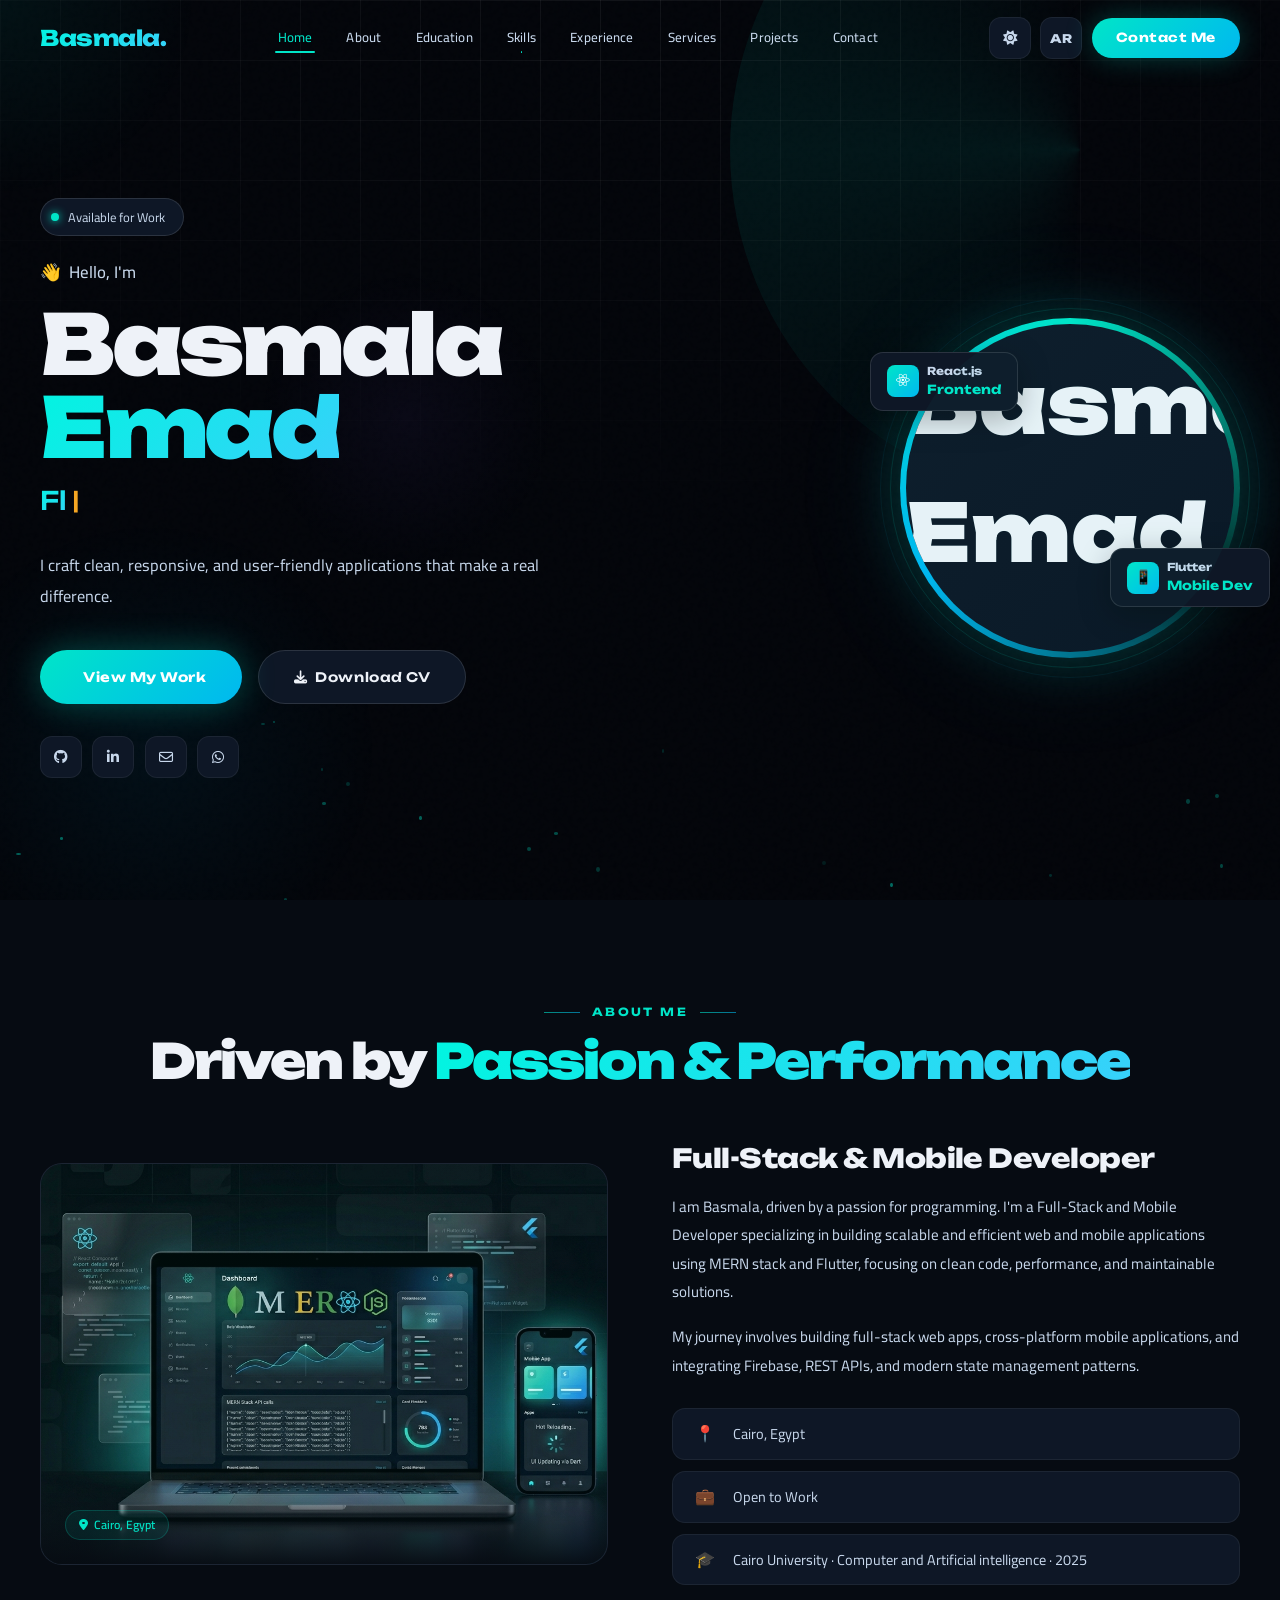
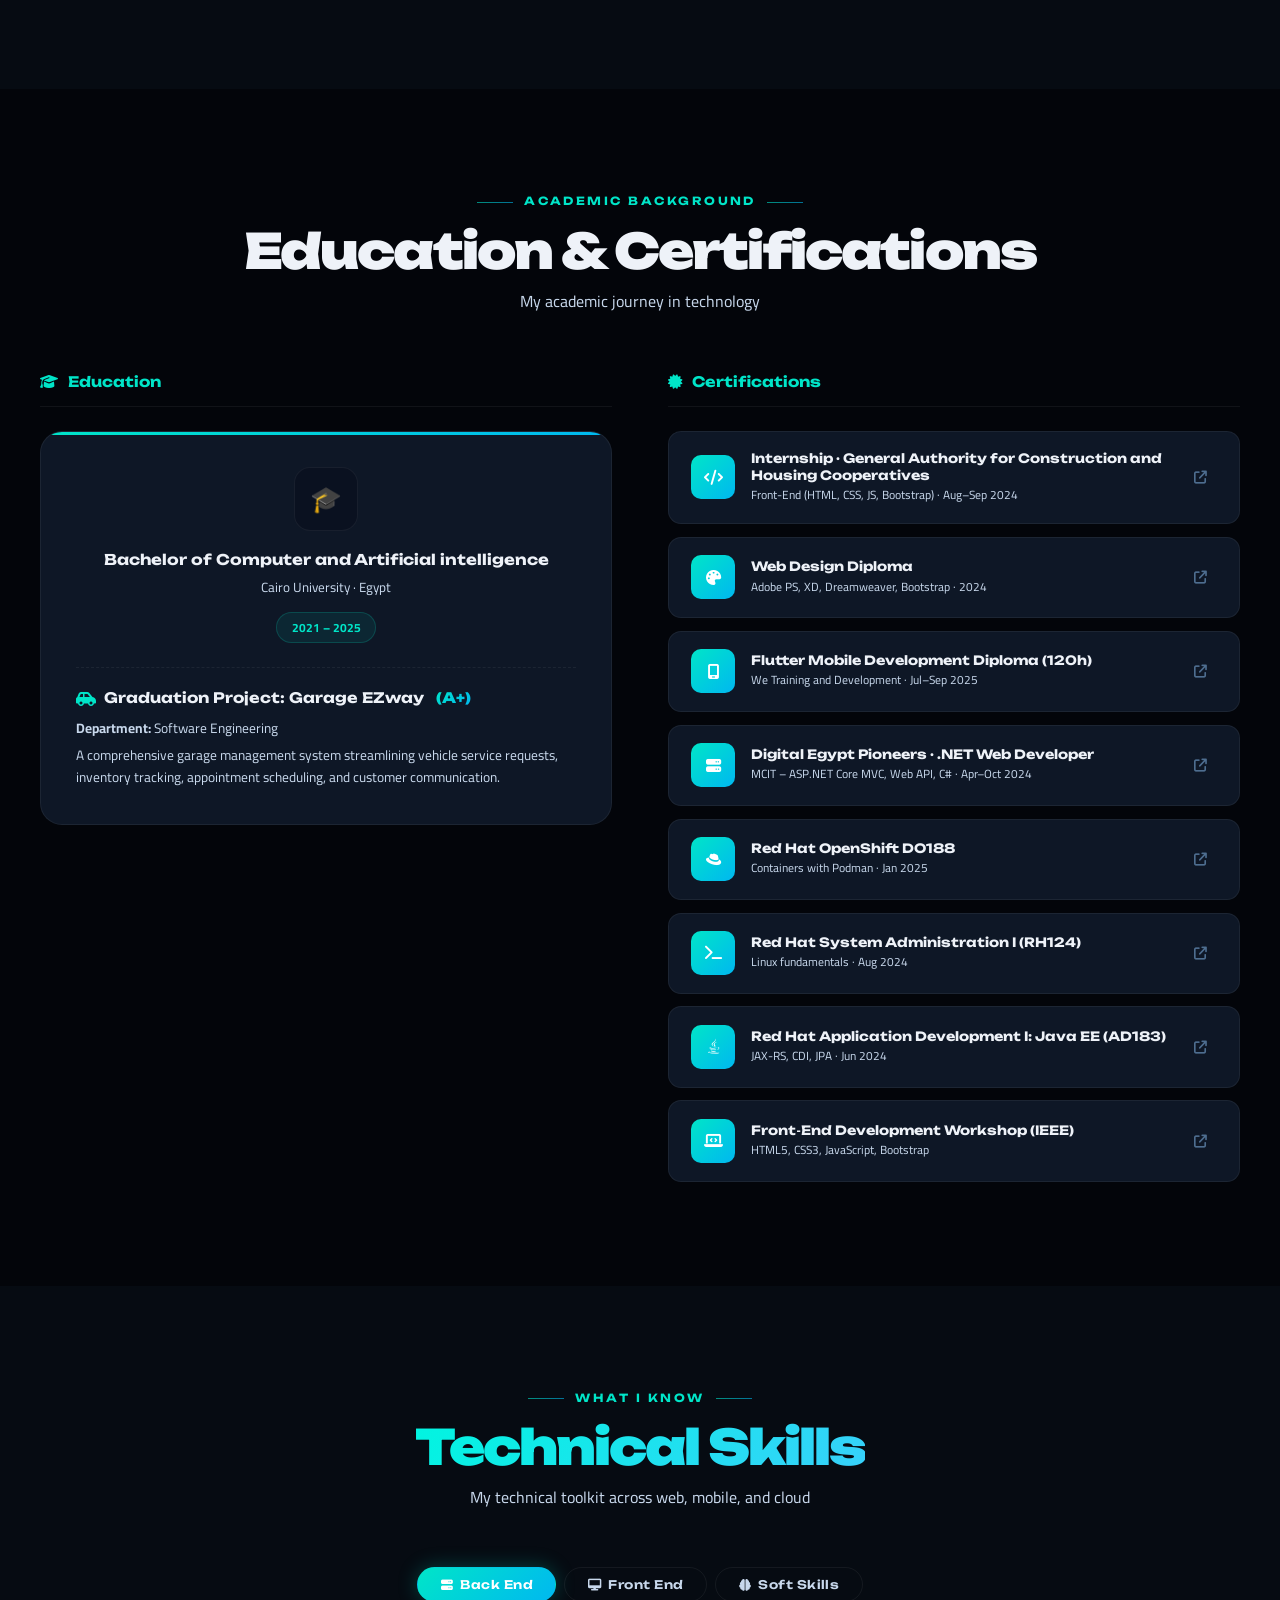
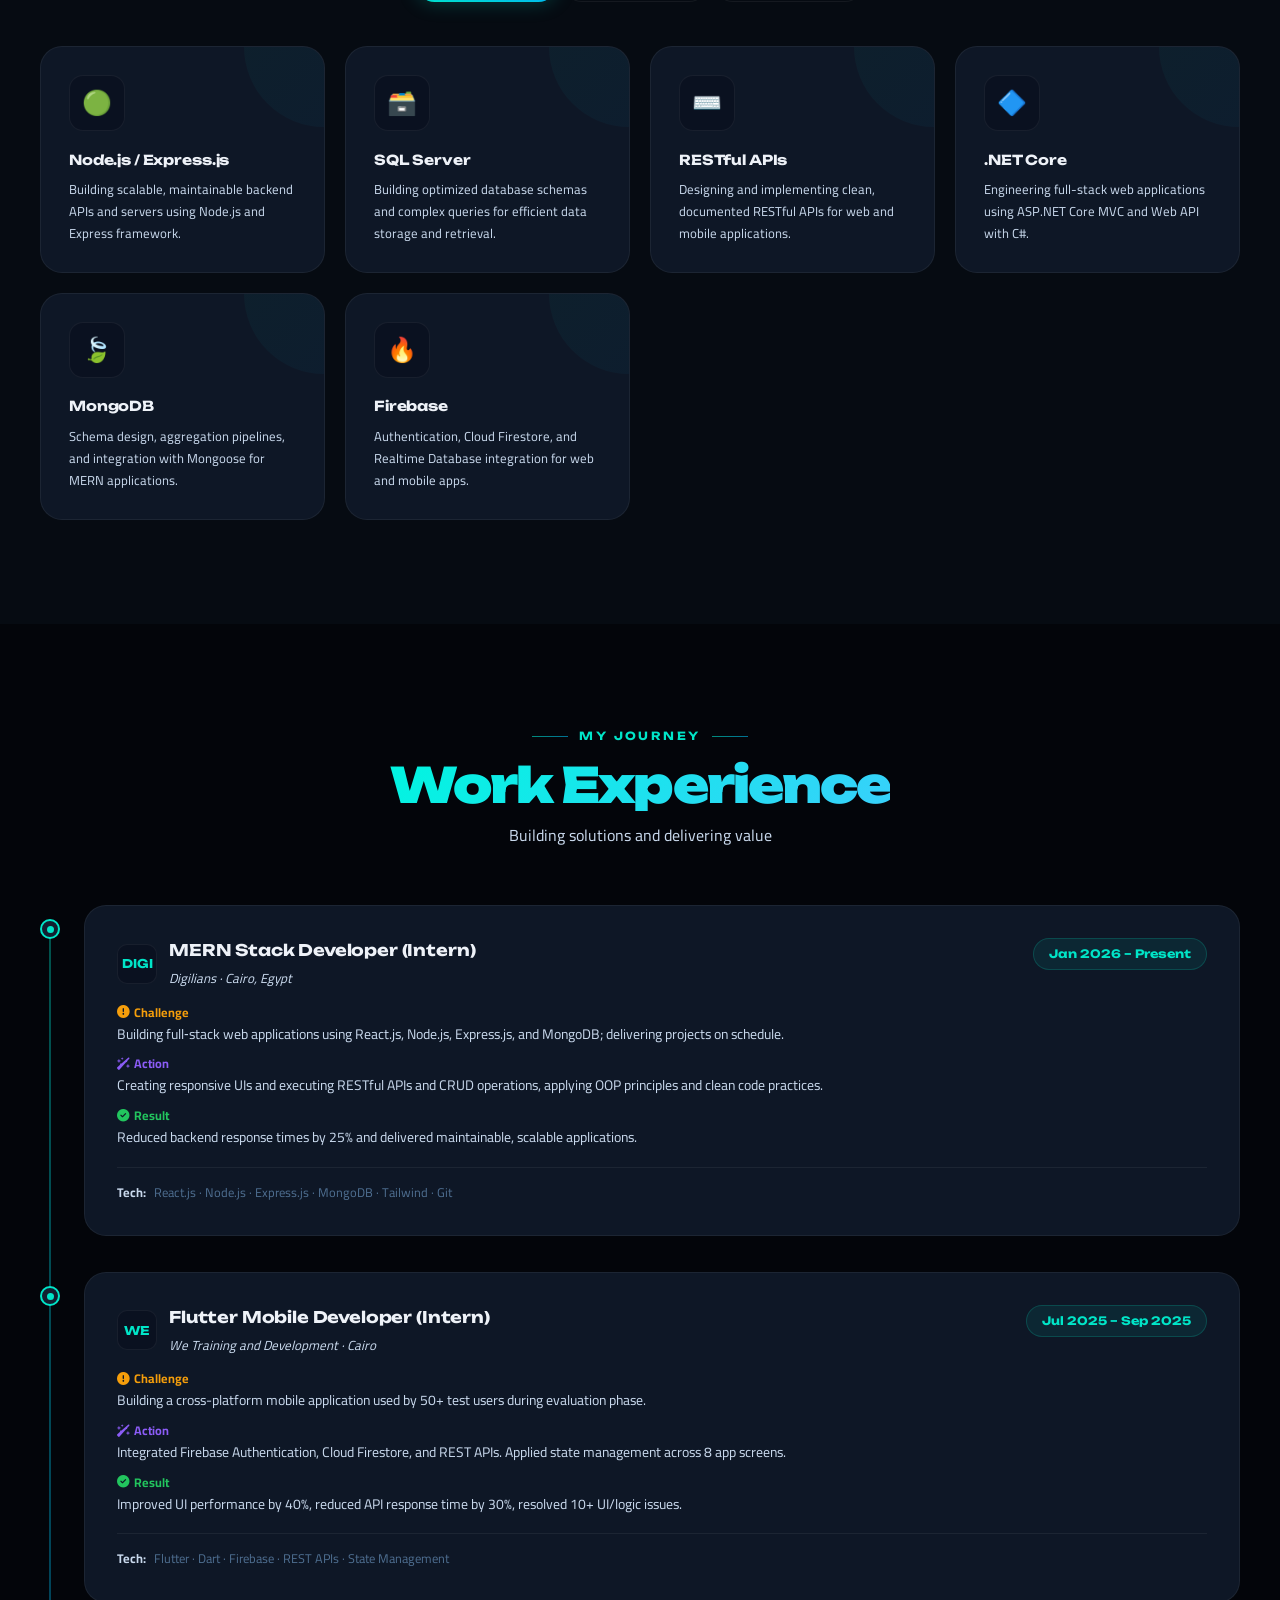
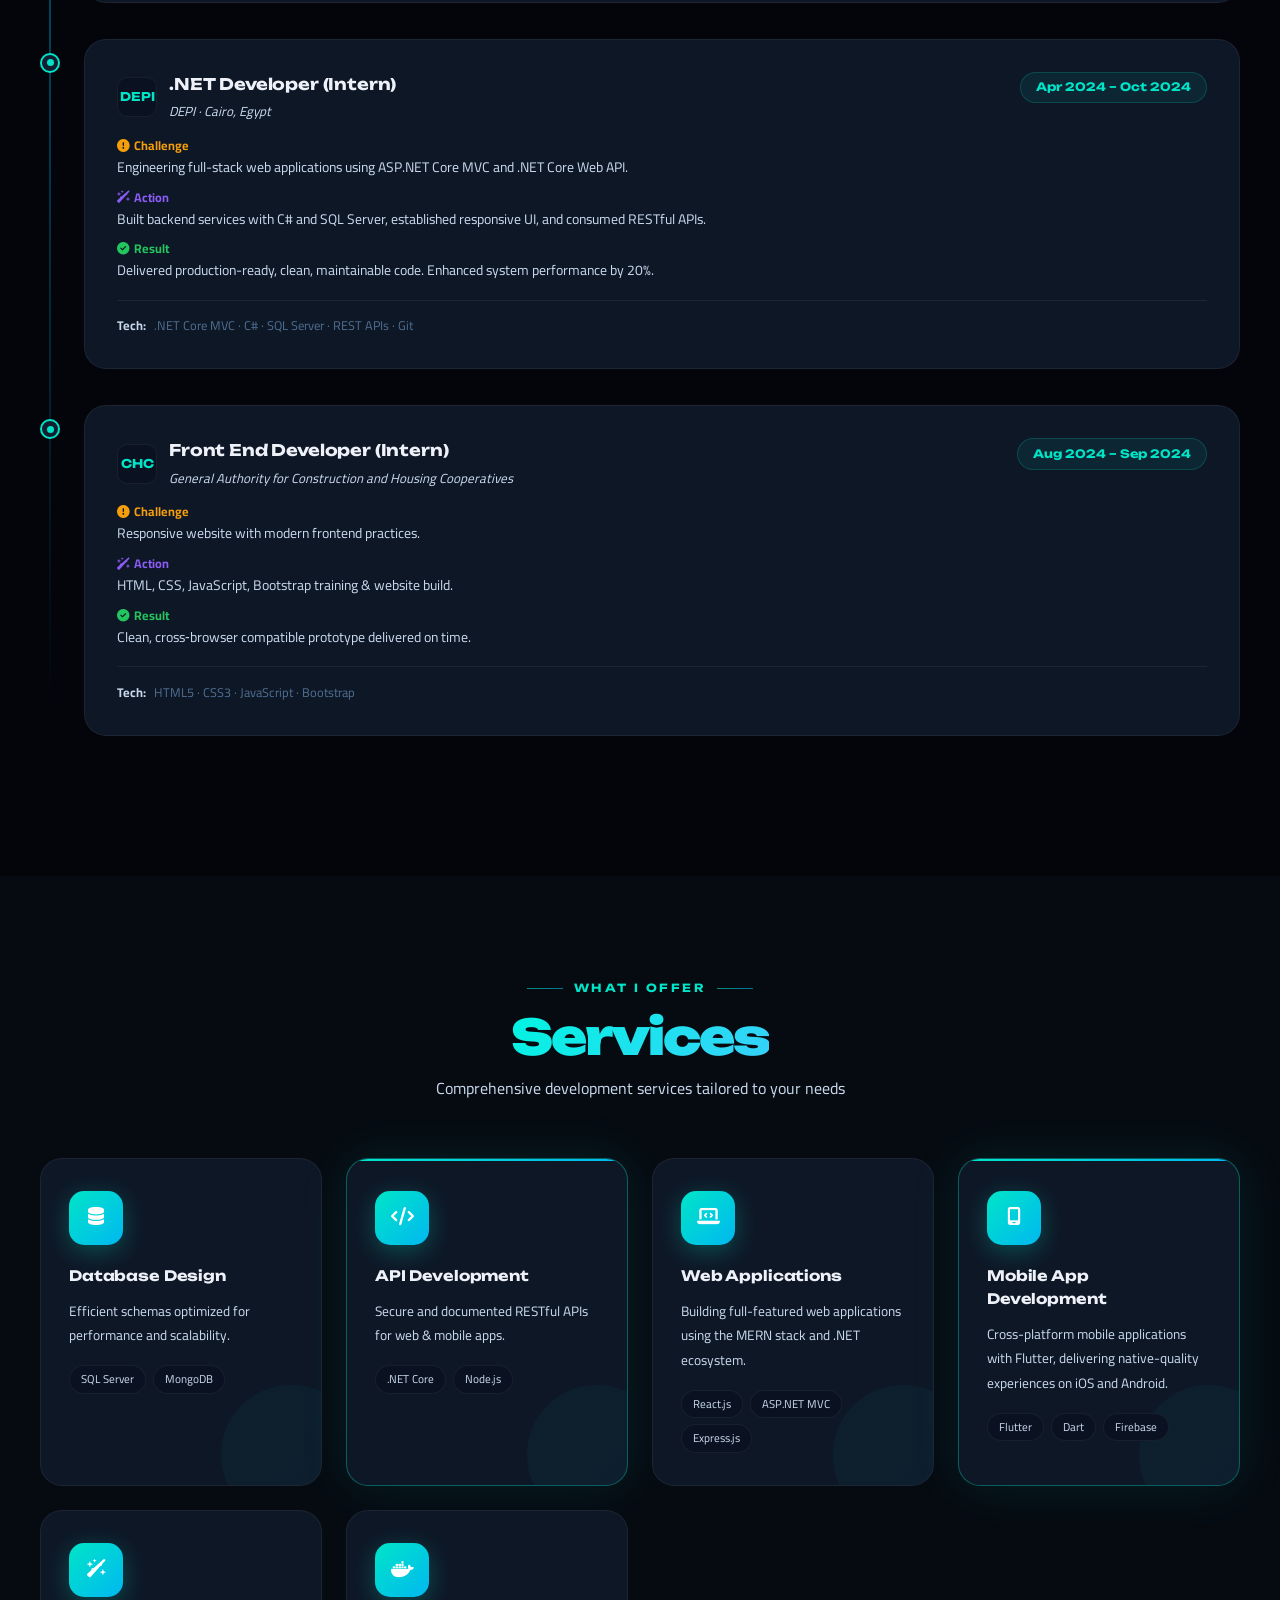
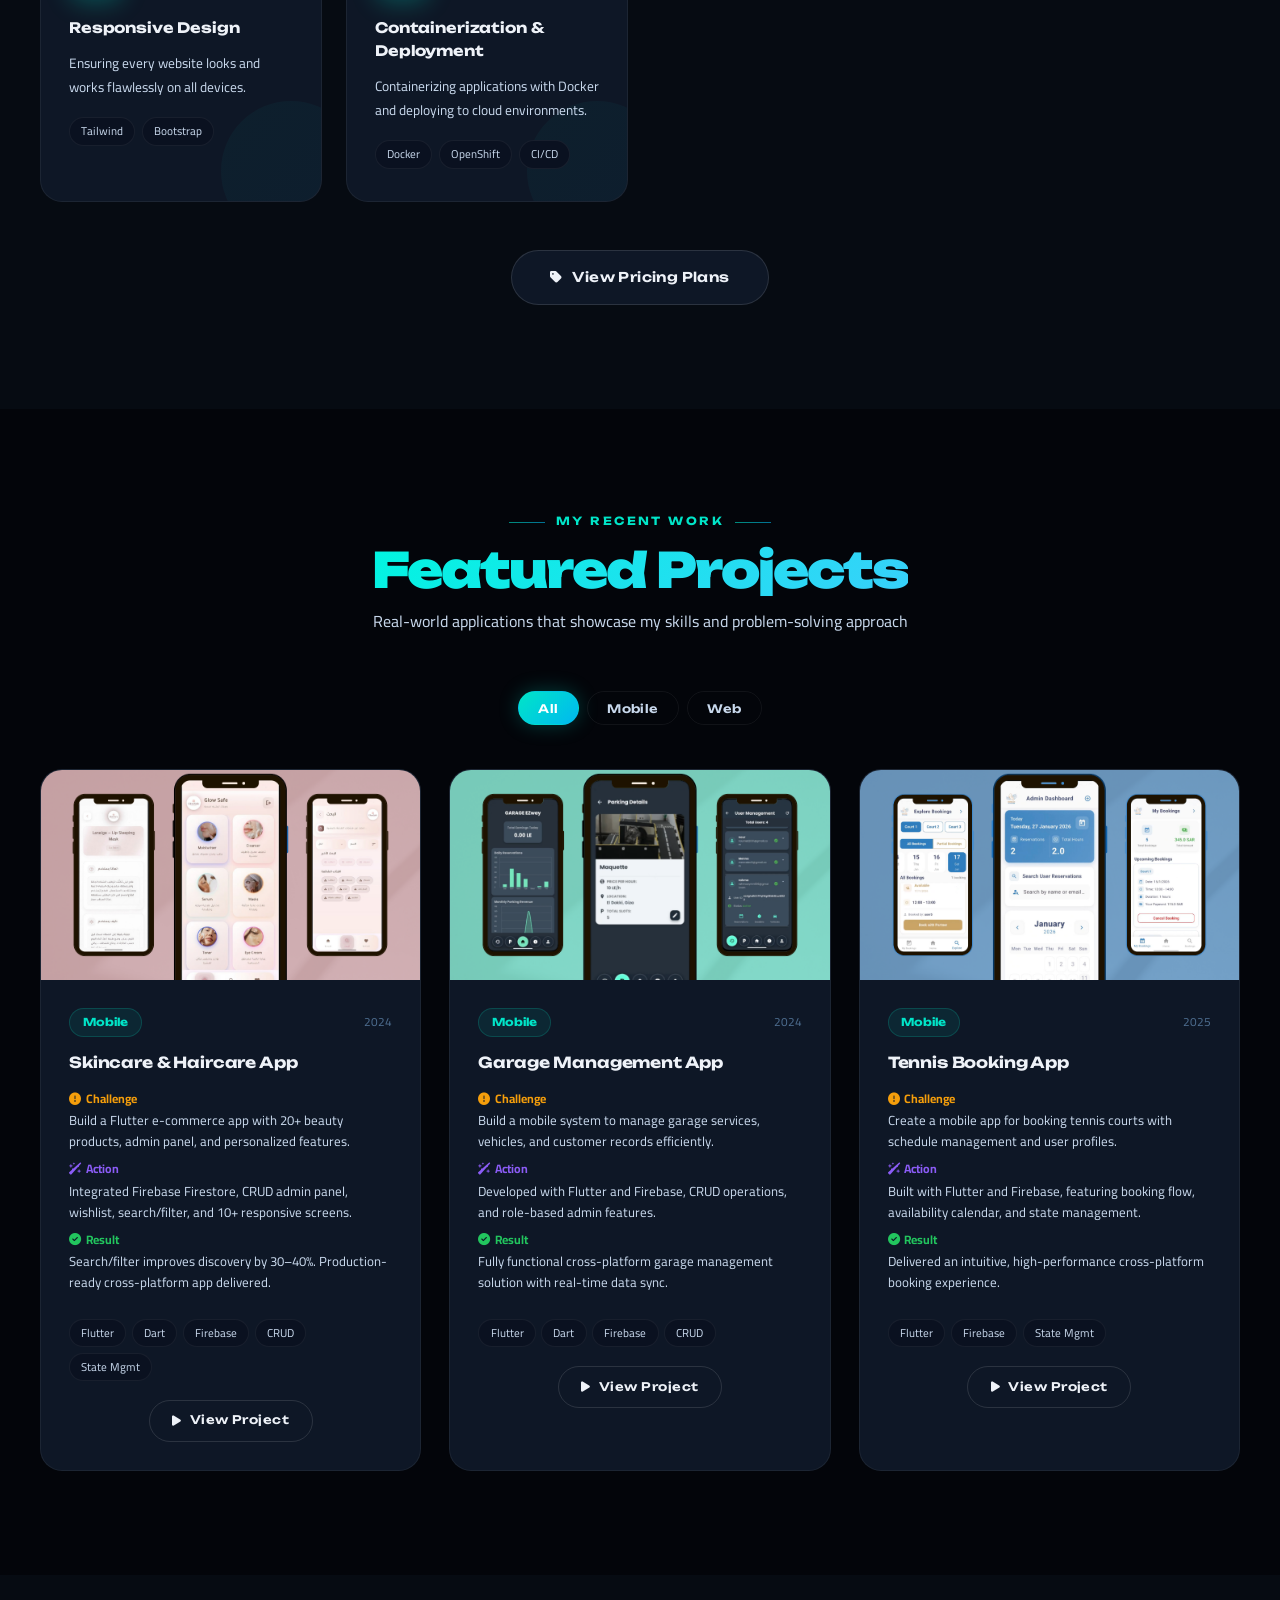
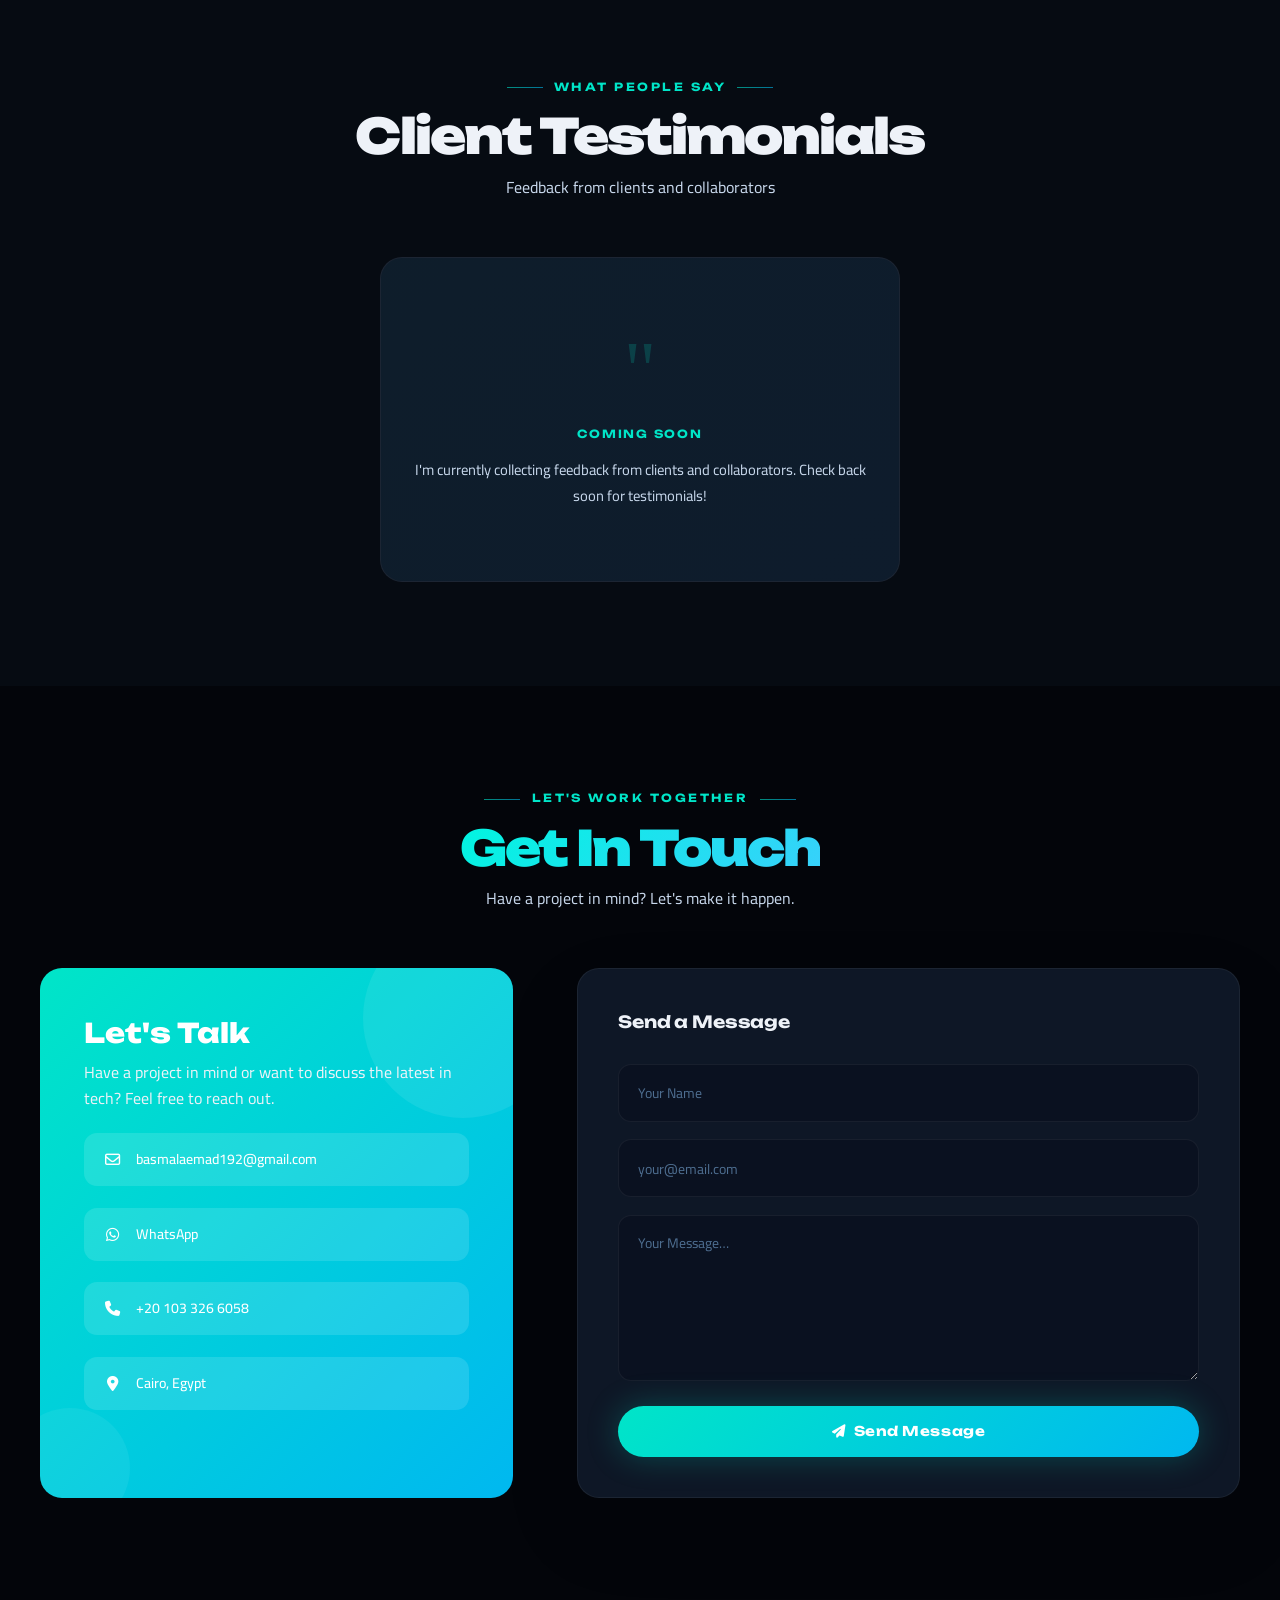
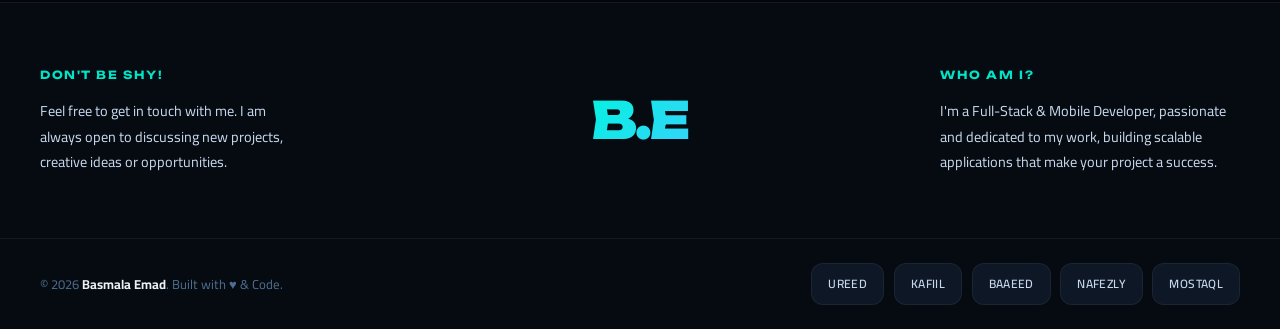
==== home.html @ 0fa46adc "Initial commit" ====
<!DOCTYPE html>
<html lang="en" data-theme="dark" dir="ltr">
<head>
  <meta charset="UTF-8"/>
  <meta name="viewport" content="width=device-width, initial-scale=1.0"/>
  <title>Basmala Emad | MERN Stack & Flutter Developer</title>
  <link rel="preconnect" href="https://fonts.googleapis.com"/>
  <link rel="preconnect" href="https://fonts.gstatic.com" crossorigin/>
  <link href="https://fonts.googleapis.com/css2?family=Unbounded:wght@300;400;500;600;700;800;900&family=Cabinet+Grotesk:wght@300;400;500;600;700;800&family=Cairo:wght@400;500;600;700;800&display=swap" rel="stylesheet"/>
  <link rel="stylesheet" href="https://cdnjs.cloudflare.com/ajax/libs/font-awesome/6.5.1/css/all.min.css" crossorigin="anonymous"/>
  <style>
    /* ===== CSS VARIABLES & RESET ===== */
    :root {
      --bg:#03050a; --bg2:#060b12; --bg3:#0a1120;
      --surface:#0e1726; --surface2:#121f30;
      --border:rgba(255,255,255,0.06); --border-hi:rgba(255,255,255,0.12);
      --text:#eef2f8; --text2:#c8d8ec; --text3:#4e6e90;
      --teal:#00e5c8; --teal-dim:rgba(0,229,200,0.08); --teal-glow:rgba(0,229,200,0.22);
      --teal2:#00b8f0; --amber:#f5a623;
      --grad:linear-gradient(135deg,#00e5c8 0%,#00b8f0 100%);
      --grad2:linear-gradient(135deg,#00f5e0 0%,#38d0fb 100%);
      --grad-purple:linear-gradient(135deg,#8b5cf6 0%,#00b8f0 100%);
      --grad-warm:linear-gradient(135deg,#f5a623 0%,#ef4444 100%);
      --navbar-bg:rgba(3,5,10,0.88);
      --radius:22px; --radius-sm:13px; --nav-h:76px;
      --ease:cubic-bezier(0.4,0,0.2,1);
      --spring:cubic-bezier(0.34,1.56,0.64,1);
      --bounce:cubic-bezier(0.68,-0.55,0.265,1.55);
      --fd:'Unbounded','Cairo',sans-serif;
      --fb:'Cabinet Grotesk','Cairo',sans-serif;
    }
    [data-theme="light"] {
      --bg:#f4f7fb; --bg2:#eaf0f8; --bg3:#dde8f2;
      --surface:#ffffff; --surface2:#f2f7fc;
      --border:rgba(0,0,0,0.07); --border-hi:rgba(0,0,0,0.14);
      --text:#060f1e; --text2:#3d5470; --text3:#8ea4bc;
      --teal:#00b8a8; --teal-dim:rgba(0,184,168,0.1); --teal-glow:rgba(0,184,168,0.2);
      --teal2:#0090c8; --amber:#d97a0f;
      --grad:linear-gradient(135deg,#00b8a8 0%,#0090c8 100%);
      --grad2:linear-gradient(135deg,#00d4c0 0%,#00a8e8 100%);
      --navbar-bg:rgba(244,247,251,0.92);
    }
    *,*::before,*::after{box-sizing:border-box;margin:0;padding:0}
    html{scroll-behavior:smooth}
    body{font-family:var(--fb);background:var(--bg);color:var(--text);overflow-x:hidden;line-height:1.6;transition:background .4s,color .4s}
    a{color:inherit;text-decoration:none}
    ul{list-style:none}
    img{max-width:100%;display:block}
    ::-webkit-scrollbar{width:3px}
    ::-webkit-scrollbar-track{background:var(--bg)}
    ::-webkit-scrollbar-thumb{background:var(--teal);border-radius:99px}
    ::selection{background:var(--teal);color:#fff}

    /* ── NOISE TEXTURE + GRID ── */
    body::before{
      content:'';position:fixed;inset:0;
      background-image:url("data:image/svg+xml,%3Csvg viewBox='0 0 200 200' xmlns='http://www.w3.org/2000/svg'%3E%3Cfilter id='n'%3E%3CfeTurbulence type='fractalNoise' baseFrequency='0.9' numOctaves='4' stitchTiles='stitch'/%3E%3C/filter%3E%3Crect width='100%25' height='100%25' filter='url(%23n)' opacity='0.025'/%3E%3C/svg%3E");
      pointer-events:none;z-index:0;opacity:.5
    }
    body::after{
      content:'';position:fixed;inset:0;
      background-image:linear-gradient(var(--border) 1px,transparent 1px),linear-gradient(90deg,var(--border) 1px,transparent 1px);
      background-size:60px 60px;pointer-events:none;z-index:0;
      mask-image:radial-gradient(ellipse 80% 60% at 50% 0%,black 0%,transparent 100%)
    }

    /* ── CURSOR GLOW ── */
    .cursor-glow{
      position:fixed;width:400px;height:400px;border-radius:50%;
      background:radial-gradient(circle,rgba(0,229,200,0.06) 0%,transparent 70%);
      pointer-events:none;z-index:1;transform:translate(-50%,-50%);
      transition:left .1s,top .1s;
    }

    /* ── NAVBAR ── */
    #navbar{position:fixed;top:0;left:0;right:0;height:var(--nav-h);z-index:100;display:flex;align-items:center;transition:all .45s var(--ease)}
    #navbar.scrolled{background:var(--navbar-bg);backdrop-filter:blur(30px) saturate(1.4);-webkit-backdrop-filter:blur(30px) saturate(1.4);border-bottom:1px solid var(--border)}
    .nav-inner{max-width:1280px;width:100%;margin:0 auto;padding:0 2.5rem;display:flex;align-items:center;justify-content:space-between;gap:1rem}
    .nav-logo{
      font-family:var(--fd);font-size:1.35rem;font-weight:800;
      background:var(--grad2);-webkit-background-clip:text;-webkit-text-fill-color:transparent;background-clip:text;
      position:relative;letter-spacing:-.02em;
    }
    .nav-logo::after{content:'';position:absolute;bottom:-3px;left:0;right:0;height:2px;background:var(--grad);border-radius:99px;transform:scaleX(0);transform-origin:left;transition:transform .3s var(--ease)}
    .nav-logo:hover::after{transform:scaleX(1)}
    .nav-links{display:flex;align-items:center;gap:.15rem}
    .nav-links a{
      font-size:.83rem;font-weight:500;padding:.5rem 1rem;border-radius:10px;
      color:var(--text2);transition:color .3s,background .3s;white-space:nowrap;letter-spacing:.01em;
      position:relative;
    }
    .nav-links a::after{content:'';position:absolute;bottom:4px;left:50%;right:50%;height:1.5px;background:var(--teal);border-radius:99px;transition:left .3s,right .3s}
    .nav-links a:hover{color:var(--teal)}
    .nav-links a:hover::after,.nav-links a.active::after{left:20%;right:20%}
    .nav-links a.active{color:var(--teal)}
    .nav-actions{display:flex;align-items:center;gap:.6rem}
    .nav-cta{
      font-family:var(--fd);font-size:.78rem;font-weight:700;padding:.65rem 1.5rem;
      border-radius:99px;background:var(--grad);color:#fff;letter-spacing:.04em;
      transition:all .3s var(--spring);box-shadow:0 0 28px rgba(0,229,200,0.25);white-space:nowrap;
      position:relative;overflow:hidden;
    }
    .nav-cta::before{content:'';position:absolute;inset:0;background:rgba(255,255,255,.15);transform:scaleX(0);transform-origin:left;transition:transform .3s}
    .nav-cta:hover::before{transform:scaleX(1)}
    .nav-cta:hover{transform:translateY(-2px);box-shadow:0 0 40px rgba(0,229,200,.4)}
    .icon-btn{
      width:42px;height:42px;border-radius:12px;border:1px solid var(--border);background:var(--surface);
      display:flex;align-items:center;justify-content:center;font-size:.9rem;color:var(--text2);
      cursor:pointer;transition:all .3s var(--spring);flex-shrink:0;
    }
    .icon-btn:hover{color:var(--teal);border-color:var(--teal);background:var(--teal-dim);transform:scale(1.08)}
    .lang-btn{font-family:var(--fd);font-size:.74rem;font-weight:800;letter-spacing:.06em}
    .ham-btn{display:none;background:none;border:1px solid var(--border);border-radius:10px;padding:.45rem .65rem;color:var(--text2);cursor:pointer;transition:all .3s}
    .ham-btn:hover{color:var(--teal);border-color:var(--teal)}
    .mobile-nav{display:none;position:fixed;top:var(--nav-h);left:0;right:0;background:var(--bg2);backdrop-filter:blur(20px);border-bottom:1px solid var(--border);z-index:99;padding:1rem 1.5rem 1.5rem;flex-direction:column;gap:.2rem}
    .mobile-nav.open{display:flex;animation:slideDown .3s var(--ease)}
    @keyframes slideDown{from{opacity:0;transform:translateY(-10px)}to{opacity:1;transform:none}}
    .mobile-nav a{padding:.75rem .5rem;font-size:.95rem;color:var(--text2);border-bottom:1px solid var(--border);transition:color .3s,padding .3s}
    .mobile-nav a:hover{color:var(--teal);padding-left:1rem}

    /* ── LAYOUT ── */
    main{position:relative;z-index:1}
    .container{max-width:1280px;margin:0 auto;padding-left:2.5rem;padding-right:2.5rem}
    .section{padding:6.5rem 0}
    .section-bg{background:var(--bg2)}
    .reveal{opacity:0;transform:translateY(30px);transition:opacity .8s var(--ease),transform .8s var(--ease)}
    .reveal-left{opacity:0;transform:translateX(-30px);transition:opacity .8s var(--ease),transform .8s var(--ease)}
    .reveal-right{opacity:0;transform:translateX(30px);transition:opacity .8s var(--ease),transform .8s var(--ease)}
    .reveal.d1,.reveal-left.d1,.reveal-right.d1{transition-delay:.12s}
    .reveal.d2,.reveal-left.d2,.reveal-right.d2{transition-delay:.24s}
    .reveal.d3,.reveal-left.d3,.reveal-right.d3{transition-delay:.36s}
    .reveal.d4,.reveal-left.d4,.reveal-right.d4{transition-delay:.48s}
    .reveal.visible,.reveal-left.visible,.reveal-right.visible{opacity:1;transform:none}

    .sec-label{
      font-family:var(--fd);font-size:.7rem;font-weight:700;letter-spacing:.22em;
      text-transform:uppercase;color:var(--teal);text-align:center;margin-bottom:.9rem;
      display:flex;align-items:center;justify-content:center;gap:.7rem;
    }
    .sec-label::before,.sec-label::after{content:'';height:1px;width:36px;background:var(--grad);opacity:.6}
    .sec-heading{
      font-family:var(--fd);font-size:clamp(2rem,3.8vw,3.1rem);font-weight:900;
      line-height:1.05;letter-spacing:-.04em;text-align:center;margin-bottom:.65rem;
    }
    .sec-sub{text-align:center;color:var(--text2);font-size:1rem;line-height:1.75;margin-bottom:3.5rem}
    .gradient-text{background:var(--grad2);-webkit-background-clip:text;-webkit-text-fill-color:transparent;background-clip:text}

    /* ── HERO ── */
    #home{min-height:100vh;display:flex;align-items:center;padding-top:var(--nav-h);position:relative;overflow:hidden}
    
    .orb{position:absolute;border-radius:50%;pointer-events:none;will-change:transform}
    .orb-1{
      width:700px;height:700px;top:-200px;right:-150px;
      background:conic-gradient(from 180deg at 50% 50%,transparent 0deg,rgba(0,229,200,.08) 90deg,transparent 180deg);
      animation:spinOrb 20s linear infinite;
    }
    .orb-2{width:500px;height:500px;bottom:-100px;left:-100px;background:radial-gradient(circle,rgba(0,184,240,.06) 0%,transparent 65%);animation:floatOrb 12s ease-in-out infinite}
    .orb-3{width:300px;height:300px;top:30%;left:20%;background:radial-gradient(circle,rgba(139,92,246,.05) 0%,transparent 70%);animation:floatOrb 8s ease-in-out infinite reverse;animation-delay:-3s}
    @keyframes spinOrb{to{transform:rotate(360deg)}}
    @keyframes floatOrb{0%,100%{transform:translateY(0) scale(1)}50%{transform:translateY(-25px) scale(1.05)}}

    /* Particle dots */
    .particles{position:absolute;inset:0;overflow:hidden;pointer-events:none}
    .particle{
      position:absolute;width:3px;height:3px;border-radius:50%;
      background:var(--teal);opacity:0;animation:particleFloat var(--dur) ease-in-out infinite;
      animation-delay:var(--delay);
    }
    @keyframes particleFloat{
      0%{opacity:0;transform:translateY(0) scale(0)}
      20%{opacity:.6}
      80%{opacity:.3}
      100%{opacity:0;transform:translateY(-120px) scale(1.5)}
    }

    .hero-inner{max-width:1280px;margin:0 auto;padding:0 2.5rem;display:grid;grid-template-columns:1fr auto;gap:5rem;align-items:center;width:100%;position:relative;z-index:2}

    .hero-badge{
      display:inline-flex;align-items:center;gap:.6rem;
      background:var(--surface);border:1px solid var(--border-hi);
      border-radius:99px;padding:.5rem 1.1rem .5rem .6rem;
      margin-bottom:1.4rem;font-size:.8rem;color:var(--text2);
      animation:badgePop .6s var(--spring) both;
    }
    @keyframes badgePop{from{opacity:0;transform:translateY(10px) scale(.9)}to{opacity:1;transform:none}}
    .hero-badge-dot{width:8px;height:8px;border-radius:50%;background:var(--teal);box-shadow:0 0 8px var(--teal);animation:pulse 2s ease-in-out infinite}
    @keyframes pulse{0%,100%{box-shadow:0 0 8px var(--teal)}50%{box-shadow:0 0 20px var(--teal),0 0 40px rgba(0,229,200,.3)}}

    .hero-greeting{display:flex;align-items:center;gap:.5rem;font-size:1.05rem;color:var(--text2);margin-bottom:1rem;font-weight:500;animation:fadeUp .7s var(--ease) .1s both}
    @keyframes fadeUp{from{opacity:0;transform:translateY(15px)}to{opacity:1;transform:none}}
    .hero-name{
      font-family:var(--fd);font-size:clamp(3rem,6.5vw,5.5rem);font-weight:900;
      line-height:1;letter-spacing:-.04em;margin-bottom:.8rem;
      animation:fadeUp .7s var(--ease) .2s both;
    }
    .hero-name .line2{background:var(--grad2);-webkit-background-clip:text;-webkit-text-fill-color:transparent;background-clip:text}
    .hero-tw{
      font-family:var(--fd);font-size:clamp(1.1rem,2.2vw,1.6rem);font-weight:500;
      min-height:2.5rem;display:flex;align-items:center;gap:.3rem;margin-bottom:1.75rem;
      animation:fadeUp .7s var(--ease) .3s both;
    }
    .tw-text{background:var(--grad2);-webkit-background-clip:text;-webkit-text-fill-color:transparent;background-clip:text}
    .tw-cursor{-webkit-text-fill-color:var(--amber);animation:blink 1s step-end infinite}
    @keyframes blink{0%,100%{opacity:1}50%{opacity:0}}
    .hero-desc{font-size:1.02rem;color:var(--text2);line-height:1.9;max-width:540px;margin-bottom:2.4rem;animation:fadeUp .7s var(--ease) .4s both}

    .hero-actions{display:flex;gap:1rem;flex-wrap:wrap;margin-bottom:2rem;animation:fadeUp .7s var(--ease) .5s both}
    .hero-social{display:flex;gap:.65rem;margin-top:1rem;animation:fadeUp .7s var(--ease) .6s both}

    .btn-primary{
      display:inline-flex;align-items:center;gap:.5rem;padding:.95rem 2.2rem;
      border-radius:99px;border:none;background:var(--grad);color:#fff;
      font-family:var(--fd);font-size:.82rem;font-weight:700;letter-spacing:.04em;
      box-shadow:0 0 35px rgba(0,229,200,.3);cursor:pointer;
      transition:all .35s var(--spring);position:relative;overflow:hidden;
    }
    .btn-primary::before{content:'';position:absolute;inset:0;background:rgba(255,255,255,.2);transform:scaleX(0);transform-origin:left;transition:transform .3s}
    .btn-primary:hover{transform:translateY(-3px);box-shadow:0 4px 60px rgba(0,229,200,.5)}
    .btn-primary:hover::before{transform:scaleX(1)}
    .btn-ghost{
      display:inline-flex;align-items:center;gap:.5rem;padding:.95rem 2.2rem;
      border-radius:99px;border:1.5px solid var(--border-hi);background:var(--surface);
      color:var(--text);font-family:var(--fd);font-size:.82rem;font-weight:600;letter-spacing:.04em;
      transition:all .35s var(--spring);
    }
    .btn-ghost:hover{border-color:var(--teal);color:var(--teal);transform:translateY(-3px);background:var(--teal-dim)}

    /* Hero photo */
    .hero-photo-wrap{position:relative;flex-shrink:0;animation:fadeUp .9s var(--ease) .2s both}
    .hero-photo-ring{
      width:340px;height:340px;border-radius:50%;padding:6px;position:relative;
      background:conic-gradient(var(--teal) 0deg,rgba(0,229,200,.2) 120deg,var(--teal2) 240deg,var(--teal) 360deg);
      /* animation:ringRotate 8s linear infinite; */
      box-shadow:0 0 60px rgba(0,229,200,.2),0 0 120px rgba(0,184,240,.1);
    }
    @keyframes ringRotate{to{filter:hue-rotate(360deg)}}
    .hero-photo-ring::before{content:'';position:absolute;inset:-10px;border-radius:50%;border:1px solid rgba(0,229,200,.12);animation:ringRotate 12s linear infinite reverse}
    .hero-photo-ring::after{content:'';position:absolute;inset:-20px;border-radius:50%;border:1px solid rgba(0,184,240,.07)}
    .hero-photo-inner{
      width:100%;height:100%;border-radius:50%;overflow:hidden;
      background:linear-gradient(135deg,var(--surface) 0%,var(--bg3) 100%);
      display:flex;align-items:center;justify-content:center;
      font-family:var(--fd);font-size:5rem;font-weight:900;
      position:relative;
    }
    /* تنسيق ألوان الصورة مع الثيم */
  .hero-photo-inner::after {
  content: '';
  position: absolute;
  inset: 0;
  background: var(--teal-dim);
  mix-blend-mode: overlay;
  opacity: 0.45; /* زيادة الشفافية لتأثير أقوى */
  pointer-events: none;
}
.hero-photo-inner::before {
  content: '';
  position: absolute;
  inset: 0;
  background: var(--teal-glow);
  opacity: 0.15;
  pointer-events: none;
  z-index: 1;
}
    .hero-photo-inner img{width:100%;height:100%;object-fit:cover}
    .hero-initials{background:var(--grad2);-webkit-background-clip:text;-webkit-text-fill-color:transparent;background-clip:text}

    /* Floating badges around photo */
    .photo-float-badge{
      position:absolute;background:var(--surface);border:1px solid var(--border-hi);
      border-radius:var(--radius-sm);padding:.6rem 1rem;display:flex;align-items:center;
      gap:.5rem;box-shadow:0 8px 32px rgba(0,0,0,.3);white-space:nowrap;
    }
    .pfb-1{top:10%;left:-30px;animation:floatBadge1 4s ease-in-out infinite}
    .pfb-2{bottom:15%;right:-30px;animation:floatBadge2 5s ease-in-out infinite}
    @keyframes floatBadge1{0%,100%{transform:translateY(0)}50%{transform:translateY(-8px)}}
    @keyframes floatBadge2{0%,100%{transform:translateY(0)}50%{transform:translateY(8px)}}
    .pfb-icon{width:32px;height:32px;border-radius:8px;background:var(--grad);display:flex;align-items:center;justify-content:center;font-size:.85rem;color:#fff}
    .pfb-label{font-family:var(--fd);font-size:.68rem;font-weight:700;color:var(--text2)}
    .pfb-value{font-family:var(--fd);font-size:.78rem;font-weight:700;color:var(--teal)}

    .social-btn{
      width:42px;height:42px;border-radius:12px;border:1px solid var(--border);background:var(--surface);
      display:flex;align-items:center;justify-content:center;font-size:.88rem;color:var(--text2);
      transition:all .35s var(--spring);position:relative;overflow:hidden;
    }
    .social-btn::before{content:'';position:absolute;inset:0;background:var(--grad);opacity:0;transition:opacity .3s}
    .social-btn:hover{color:#fff;border-color:transparent;transform:translateY(-4px) scale(1.1)}
    .social-btn:hover::before{opacity:1}
    .social-btn i{position:relative;z-index:1}

    /* Stats row */
    .hero-stats{display:flex;gap:2rem;margin-top:2rem;padding-top:1.5rem;border-top:1px solid var(--border);animation:fadeUp .7s var(--ease) .7s both}
    .hero-stat .stat-num{font-family:var(--fd);font-size:1.6rem;font-weight:900;background:var(--grad2);-webkit-background-clip:text;-webkit-text-fill-color:transparent;background-clip:text}
    .hero-stat .stat-lbl{font-size:.78rem;color:var(--text3);margin-top:.1rem}

    /* ── ABOUT ── */
    .about-layout{display:grid;grid-template-columns:1fr 1fr;gap:4rem;align-items:center}
    .about-visual{
      position:relative;border-radius:var(--radius);overflow:hidden;
      background:var(--surface);border:1px solid var(--border);
    }
    .about-visual img{width:100%;height:420px;object-fit:cover;display:block}
    .about-visual-placeholder{
      height:400px;display:flex;align-items:center;justify-content:center;font-size:7rem;
      background:linear-gradient(135deg,var(--surface) 0%,var(--bg3) 100%);position:relative;
    }
    .about-visual-placeholder::before{content:'';position:absolute;inset:0;background:var(--grad);opacity:.05}
    .about-overlay{
      position:absolute;bottom:0;left:0;right:0;padding:1.5rem;
      background:linear-gradient(to top,rgba(6,11,18,.95) 0%,transparent 100%);
    }
    .about-tag{
      display:inline-flex;align-items:center;gap:.4rem;
      background:var(--teal-dim);border:1px solid rgba(0,229,200,.2);
      border-radius:99px;padding:.3rem .8rem;font-size:.75rem;color:var(--teal);font-weight:600;
    }
    .about-content h3{font-family:var(--fd);font-size:1.65rem;font-weight:800;margin-bottom:1.1rem;line-height:1.2;letter-spacing:-.02em}
    .about-content p{font-size:.94rem;color:var(--text2);line-height:1.9;margin-bottom:1rem}
    .about-content p strong{color:var(--text)}
    .about-meta{display:flex;flex-direction:column;gap:.7rem;margin-top:1.75rem}
    .about-meta-item{
      display:flex;align-items:center;gap:.75rem;font-size:.9rem;color:var(--text2);
      background:var(--surface);border:1px solid var(--border);border-radius:var(--radius-sm);
      padding:.75rem 1rem;transition:all .3s;
    }
    .about-meta-item:hover{border-color:var(--teal);color:var(--text);transform:translateX(4px)}
    .about-meta-item .meta-icon{font-size:1rem;width:32px;text-align:center;flex-shrink:0}

    /* ── EDUCATION ── */
    .edu-layout{display:grid;grid-template-columns:1fr 1fr;gap:3.5rem;align-items:start}
    .edu-section-title{
      font-family:var(--fd);font-size:.9rem;font-weight:700;color:var(--teal);
      margin-bottom:1.5rem;display:flex;align-items:center;gap:.6rem;
      padding-bottom:.75rem;border-bottom:1px solid var(--border);
    }
    .edu-card{
      background:var(--surface);border:1px solid var(--border);border-radius:var(--radius);
      padding:2.2rem;position:relative;overflow:hidden;transition:all .4s var(--spring);text-align:center;
    }
    .edu-card::before{content:'';position:absolute;top:0;left:0;right:0;height:2.5px;background:var(--grad)}
    .edu-card::after{content:'';position:absolute;inset:0;background:var(--grad);opacity:0;transition:opacity .4s}
    .edu-card:hover{border-color:rgba(0,229,200,.4);transform:translateY(-6px);box-shadow:0 24px 60px rgba(0,229,200,.08)}
    .edu-card>*{position:relative;z-index:1}
    .edu-uni-logo{
      width:64px;height:64px;border-radius:16px;background:var(--bg3);border:1px solid var(--border);
      display:flex;align-items:center;justify-content:center;font-size:1.6rem;margin:0 auto 1.2rem;
      transition:all .3s var(--spring);
    }
    .edu-card:hover .edu-uni-logo{transform:scale(1.12) rotate(5deg)}
    .edu-card h3{font-family:var(--fd);font-size:.92rem;font-weight:700;margin-bottom:.4rem;line-height:1.4}
    .edu-inst{font-size:.83rem;color:var(--text2);margin-bottom:.6rem}
    .edu-period{
      display:inline-block;font-size:.75rem;color:var(--teal);font-weight:700;
      background:var(--teal-dim);border:1px solid rgba(0,229,200,.18);padding:.3rem .9rem;border-radius:99px;
    }

    .cert-list{display:flex;flex-direction:column;gap:.8rem}
    .cert-item{
      background:var(--surface);border:1px solid var(--border);border-radius:var(--radius-sm);
      padding:1.1rem 1.4rem;display:flex;align-items:center;gap:1rem;
      transition:all .35s var(--spring);position:relative;overflow:hidden;
    }
    .cert-item::before{content:'';position:absolute;left:0;top:0;bottom:0;width:3px;background:var(--grad);transform:scaleY(0);transform-origin:top;transition:transform .3s}
    .cert-item:hover{border-color:rgba(0,229,200,.3);transform:translateX(6px);padding-left:1.7rem}
    .cert-item:hover::before{transform:scaleY(1)}
    .cert-icon{width:44px;height:44px;border-radius:10px;background:var(--grad);flex-shrink:0;display:flex;align-items:center;justify-content:center;font-size:.95rem;color:#fff;transition:transform .3s var(--spring)}
    .cert-item:hover .cert-icon{transform:scale(1.1) rotate(-5deg)}
    .cert-info h4{font-family:var(--fd);font-size:.8rem;font-weight:700;margin-bottom:.2rem;line-height:1.35}
    .cert-info p{font-size:.74rem;color:var(--text2);line-height:1.5}
    .cert-link{margin-left:auto;color:var(--text3);font-size:.82rem;transition:all .3s;flex-shrink:0;width:32px;height:32px;border-radius:8px;display:flex;align-items:center;justify-content:center;border:1px solid transparent}
    .cert-link:hover{color:var(--teal);border-color:var(--teal);background:var(--teal-dim)}

    /* Graduation project card */
    .grad-project-card {
      margin-top: 2rem;
      background: var(--surface);
      border: 1px solid var(--border);
      border-radius: var(--radius);
      padding: 1.8rem;
      border-left: 4px solid var(--teal);
    }
    .grad-project-card h4 {
      font-family: var(--fd);
      font-size: 1rem;
      margin-bottom: 0.5rem;
      display: flex;
      align-items: center;
      gap: 0.5rem;
    }
    .grad-project-card .grade {
      background: var(--grad);
      -webkit-background-clip: text;
      -webkit-text-fill-color: transparent;
      font-weight: 800;
      margin-left: 0.5rem;
    }

    /* ── SKILLS ── */
    .skills-filter{display:flex;gap:.5rem;flex-wrap:wrap;justify-content:center;margin-bottom:2.75rem}
    .skill-tab{
      padding:.55rem 1.4rem;border-radius:99px;border:1.5px solid var(--border);
      background:transparent;color:var(--text2);font-family:var(--fd);font-size:.74rem;
      font-weight:600;letter-spacing:.04em;cursor:pointer;transition:all .35s var(--spring);
      display:flex;align-items:center;gap:.45rem;
    }
    .skill-tab.active{background:var(--grad);border-color:transparent;color:#fff;box-shadow:0 0 20px rgba(0,229,200,.25)}
    .skill-tab:hover:not(.active){border-color:var(--teal);color:var(--teal);transform:translateY(-2px)}
    .skills-panel{display:none;grid-template-columns:repeat(auto-fill,minmax(250px,1fr));gap:1.25rem}
    .skills-panel.active{display:grid}
    .sk-card-lg{
      background:var(--surface);border:1px solid var(--border);border-radius:var(--radius);
      padding:1.75rem;transition:all .35s var(--spring);position:relative;overflow:hidden;
    }
    .sk-card-lg::before{content:'';position:absolute;top:0;right:0;width:80px;height:80px;background:var(--grad);opacity:.04;border-radius:0 0 0 80px}
    .sk-card-lg:hover{border-color:rgba(0,229,200,.4);transform:translateY(-5px);box-shadow:0 16px 40px rgba(0,229,200,.07)}
    .sk-card-icon{
      width:56px;height:56px;border-radius:14px;background:var(--bg3);border:1px solid var(--border);
      display:flex;align-items:center;justify-content:center;font-size:1.5rem;margin-bottom:1.1rem;
      transition:all .3s var(--spring);
    }
    .sk-card-lg:hover .sk-card-icon{transform:scale(1.12) rotate(5deg);background:var(--teal-dim);border-color:var(--teal)}
    .sk-card-lg h4{font-family:var(--fd);font-size:.86rem;font-weight:700;margin-bottom:.45rem;letter-spacing:-.01em}
    .sk-card-lg p{font-size:.81rem;color:var(--text2);line-height:1.7}

    /* ── EXPERIENCE ── */
    .timeline{position:relative;padding-left:2.75rem}
    [dir="rtl"] .timeline{padding-left:0;padding-right:2.75rem}
    .timeline::before{
      content:'';position:absolute;left:9px;top:16px;bottom:16px;width:1.5px;
      background:linear-gradient(to bottom,var(--teal),var(--teal2),transparent);opacity:.35;
    }
    [dir="rtl"] .timeline::before{left:auto;right:9px}
    .t-item{position:relative;margin-bottom:2.25rem}
    .t-dot{
      position:absolute;left:-2.75rem;top:14px;width:20px;height:20px;border-radius:50%;
      background:var(--surface2);border:2px solid var(--teal);display:flex;align-items:center;
      justify-content:center;z-index:1;transition:all .3s var(--spring);
    }
    [dir="rtl"] .t-dot{left:auto;right:-2.75rem}
    .t-dot::after{content:'';width:7px;height:7px;border-radius:50%;background:var(--teal);transition:all .3s}
    .t-item:hover .t-dot{transform:scale(1.3);box-shadow:0 0 16px var(--teal-glow)}
    .t-item:hover .t-dot::after{background:var(--teal2)}
    .t-card{
      background:var(--surface);border:1px solid var(--border);border-radius:var(--radius);
      padding:2rem;transition:all .35s var(--spring);position:relative;overflow:hidden;
    }
    .t-card::before{content:'';position:absolute;top:0;left:0;right:0;height:1.5px;background:var(--grad);transform:scaleX(0);transform-origin:left;transition:transform .4s var(--ease)}
    .t-item:hover .t-card{border-color:rgba(0,229,200,.25);box-shadow:0 16px 40px rgba(0,229,200,.06);transform:translateX(4px)}
    .t-item:hover .t-card::before{transform:scaleX(1)}
    .t-header{display:flex;justify-content:space-between;align-items:flex-start;gap:1rem;flex-wrap:wrap;margin-bottom:.85rem}
    .t-title-wrap{display:flex;align-items:center;gap:.75rem;flex:1}
    .t-company-logo{width:40px;height:40px;border-radius:10px;background:var(--bg3);border:1px solid var(--border);display:flex;align-items:center;justify-content:center;font-size:.75rem;font-family:var(--fd);font-weight:700;color:var(--teal);flex-shrink:0;transition:all .3s var(--spring)}
    .t-item:hover .t-company-logo{background:var(--teal-dim);border-color:var(--teal);transform:rotate(5deg)}
    .t-title{font-family:var(--fd);font-size:1rem;font-weight:700;margin-bottom:.25rem;letter-spacing:-.01em}
    .t-company{font-size:.82rem;color:var(--text2);font-style:italic}
    .t-date{
      font-family:var(--fd);font-size:.72rem;font-weight:700;padding:.35rem .95rem;border-radius:99px;
      background:var(--teal-dim);color:var(--teal);border:1px solid rgba(0,229,200,.18);white-space:nowrap;
    }
    .t-cac{display:flex;flex-direction:column;gap:.55rem;margin-bottom:1.1rem}
    .t-cac-item{display:flex;align-items:flex-start;gap:.5rem;font-size:.87rem}
    .t-cac-label{font-weight:700;font-size:.78rem;white-space:nowrap;display:flex;align-items:center;gap:.3rem}
    .t-cac-label.challenge{color:#f59e0b}
    .t-cac-label.action{color:#8b5cf6}
    .t-cac-label.result{color:#22c55e}
    .t-cac-text{color:var(--text2);line-height:1.65}
    .t-tech{font-size:.79rem;color:var(--text3);padding-top:.95rem;border-top:1px solid var(--border)}
    .t-tech strong{color:var(--text2);margin-right:.3rem}

    /* ── SERVICES ── */
    .svc-grid{display:grid;grid-template-columns:repeat(auto-fill,minmax(280px,1fr));gap:1.5rem}
    .svc-card{
      background:var(--surface);border:1px solid var(--border);border-radius:var(--radius);
      padding:2rem 1.75rem;position:relative;overflow:hidden;transition:all .4s var(--spring);
    }
    .svc-card.featured{border-color:rgba(0,229,200,.35);box-shadow:0 0 50px rgba(0,229,200,.1)}
    .svc-card:hover{border-color:rgba(0,229,200,.4);transform:translateY(-6px);box-shadow:0 24px 50px rgba(0,229,200,.09)}
    .svc-card::before{content:'';position:absolute;top:0;left:0;right:0;height:2px;background:var(--grad);transform:scaleX(0);transform-origin:left;transition:transform .45s var(--ease)}
    .svc-card:hover::before,.svc-card.featured::before{transform:scaleX(1)}
    .svc-card-bg{position:absolute;bottom:-40px;right:-40px;width:140px;height:140px;border-radius:50%;background:var(--grad);opacity:.04;transition:all .4s}
    .svc-card:hover .svc-card-bg{transform:scale(1.5);opacity:.07}
    .svc-icon{
      width:54px;height:54px;border-radius:15px;background:var(--grad);
      display:flex;align-items:center;justify-content:center;font-size:1.15rem;color:#fff;
      margin-bottom:1.3rem;box-shadow:0 6px 24px rgba(0,229,200,.28);
      transition:all .35s var(--spring);position:relative;z-index:1;
    }
    .svc-card:hover .svc-icon{transform:scale(1.12) rotate(-8deg)}
    .svc-card h3{font-family:var(--fd);font-size:.9rem;font-weight:700;margin-bottom:.65rem;position:relative;z-index:1;letter-spacing:-.01em}
    .svc-card p{font-size:.85rem;color:var(--text2);line-height:1.8;margin-bottom:1.1rem;position:relative;z-index:1}
    .svc-chips{display:flex;flex-wrap:wrap;gap:.4rem;position:relative;z-index:1}
    .svc-chip{
      font-size:.71rem;padding:.25rem .7rem;border-radius:99px;
      background:var(--bg3);color:var(--text2);border:1px solid var(--border);
      transition:all .3s;
    }
    .svc-card:hover .svc-chip{background:var(--teal-dim);border-color:rgba(0,229,200,.2);color:var(--teal)}

    /* ── PROJECTS ── */
    .proj-filter{display:flex;gap:.5rem;flex-wrap:wrap;justify-content:center;margin-bottom:2.75rem}
    .filter-btn{
      padding:.55rem 1.2rem;border-radius:99px;border:1.5px solid var(--border);
      background:transparent;color:var(--text2);font-family:var(--fd);font-size:.73rem;
      font-weight:600;letter-spacing:.04em;cursor:pointer;transition:all .35s var(--spring);
    }
    .filter-btn.active{background:var(--grad);border-color:transparent;color:#fff;box-shadow:0 0 20px rgba(0,229,200,.25)}
    .filter-btn:hover:not(.active){border-color:var(--teal);color:var(--teal);transform:translateY(-2px)}
    .proj-grid{display:grid;grid-template-columns:repeat(auto-fill,minmax(340px,1fr));gap:1.75rem}
    .proj-card{
      background:var(--surface);border:1px solid var(--border);border-radius:var(--radius);
      overflow:hidden;transition:all .4s var(--spring);
    }
    .proj-card:hover{border-color:rgba(0,229,200,.4);transform:translateY(-7px);box-shadow:0 28px 60px rgba(0,0,0,.2),0 0 0 1px rgba(0,229,200,.1)}
    .proj-visual{height:210px;position:relative;overflow:hidden;display:flex;align-items:center;justify-content:center}
    .proj-visual img{width:100%;height:100%;object-fit:cover;transition:transform .6s var(--ease)}
    .proj-card:hover .proj-visual img{transform:scale(1.08)}
    .proj-visual-overlay{
      position:absolute;inset:0;background:linear-gradient(to top,var(--surface) 0%,transparent 60%);
      opacity:0;transition:opacity .4s;
    }
    .proj-card:hover .proj-visual-overlay{opacity:1}
    .proj-visual-placeholder{font-size:3.5rem;position:absolute;transition:transform .4s var(--spring)}
    .proj-card:hover .proj-visual-placeholder{transform:scale(1.15)}
    .proj-body{padding:1.75rem;display:flex;flex-direction:column}
    .proj-meta{display:flex;justify-content:space-between;align-items:center;margin-bottom:.85rem}
    .proj-type{
      font-family:var(--fd);font-size:.68rem;font-weight:700;padding:.3rem .8rem;
      border-radius:99px;background:var(--teal-dim);color:var(--teal);border:1px solid rgba(0,229,200,.18);
    }
    .proj-year{font-size:.74rem;color:var(--text3)}
    .proj-body h3{font-family:var(--fd);font-size:.95rem;font-weight:700;margin-bottom:.85rem;display:flex;align-items:center;gap:.6rem;letter-spacing:-.01em}
    .proj-title-icon{width:32px;height:32px;border-radius:8px;background:var(--grad);display:flex;align-items:center;justify-content:center;font-size:.78rem;color:#fff;flex-shrink:0;transition:transform .3s var(--spring)}
    .proj-card:hover .proj-title-icon{transform:rotate(-8deg) scale(1.1)}
    .proj-cac{display:flex;flex-direction:column;gap:.45rem;margin-bottom:.85rem}
    .proj-cac-item .proj-cac-label{font-weight:700;font-size:.76rem;display:flex;align-items:center;gap:.3rem;margin-bottom:.12rem}
    .proj-cac-item .proj-cac-label.challenge{color:#f59e0b}
    .proj-cac-item .proj-cac-label.action{color:#8b5cf6}
    .proj-cac-item .proj-cac-label.result{color:#22c55e}
    .proj-cac-item p{color:var(--text2);line-height:1.6;font-size:.82rem}
    .proj-view-btn{
      display:inline-flex;align-items:center;justify-content:center;gap:.5rem;
      margin-top:1.2rem;padding:.65rem 1.4rem;border-radius:99px;
      border:1.5px solid var(--border-hi);background:transparent;color:var(--text);
      font-family:var(--fd);font-size:.74rem;font-weight:600;letter-spacing:.04em;
      transition:all .35s var(--spring);align-self:center;
    }
    .proj-view-btn:hover{border-color:var(--teal);color:var(--teal);transform:translateY(-3px);background:var(--teal-dim)}

    /* ── CONTACT ── */
    .contact-layout{display:grid;grid-template-columns:1fr 1.4fr;gap:4rem;align-items:stretch}
    .contact-info-card{
      background:var(--grad);border-radius:var(--radius);padding:2.75rem;
      display:flex;flex-direction:column;gap:1.35rem;position:relative;overflow:hidden;
    }
    .contact-info-card::before{content:'';position:absolute;top:-50px;right:-50px;width:200px;height:200px;border-radius:50%;background:rgba(255,255,255,.08)}
    .contact-info-card::after{content:'';position:absolute;bottom:-30px;left:-30px;width:120px;height:120px;border-radius:50%;background:rgba(255,255,255,.06)}
    .contact-info-card h3{font-family:var(--fd);font-size:1.7rem;font-weight:800;color:#fff;margin-bottom:.3rem;position:relative;z-index:1}
    .contact-info-card>p{font-size:.93rem;color:rgba(255,255,255,.8);line-height:1.8;position:relative;z-index:1}
    .contact-item-flat{
      display:flex;align-items:center;gap:.9rem;background:rgba(255,255,255,.12);
      border-radius:var(--radius-sm);padding:.95rem 1.2rem;transition:all .3s;position:relative;z-index:1;
    }
    .contact-item-flat:hover{background:rgba(255,255,255,.2);transform:translateX(4px)}
    .contact-item-flat i{font-size:.95rem;color:#fff;width:18px;text-align:center}
    .contact-item-flat a,.contact-item-flat span{font-size:.88rem;color:#fff;font-weight:500}
    /* إزالة التنسيق الخاص بالواتساب ليكون مثل باقي الأزرار */
    .contact-item-flat.whatsapp{background:rgba(255,255,255,.12)}
    .contact-item-flat.whatsapp:hover{background:rgba(255,255,255,.2)}

    .form-card{
      background:var(--surface);border:1px solid var(--border);border-radius:var(--radius);
      padding:2.5rem;box-shadow:0 32px 80px rgba(0,0,0,.1);
    }
    .form-card h3{font-family:var(--fd);font-size:1.05rem;font-weight:700;margin-bottom:1.75rem;letter-spacing:-.01em}
    .form-group{margin-bottom:1.1rem;position:relative}
    .form-group input,.form-group textarea{
      width:100%;padding:.9rem 1.15rem;border-radius:var(--radius-sm);border:1.5px solid var(--border);
      background:var(--bg3);color:var(--text);font-family:var(--fb);font-size:.9rem;
      outline:none;transition:all .3s;
    }
    .form-group input::placeholder,.form-group textarea::placeholder{color:var(--text3);font-size:.87rem}
    .form-group input:focus,.form-group textarea:focus{
      border-color:var(--teal);box-shadow:0 0 0 4px var(--teal-glow);background:var(--surface);
    }
    .form-group textarea{resize:vertical;min-height:120px}
    .form-error{font-size:.75rem;color:#f87171;margin-top:.35rem;display:none}
    .form-success{
      font-size:.88rem;color:#22c55e;background:rgba(34,197,94,.09);
      border:1px solid rgba(34,197,94,.22);border-radius:var(--radius-sm);
      padding:.85rem 1.1rem;margin-bottom:1.1rem;display:none;
      animation:fadeUp .4s var(--ease);
    }
    .send-btn{
      width:100%;justify-content:center;padding:1.1rem 2.1rem;border-radius:99px;
      border:none;background:var(--grad);color:#fff;font-family:var(--fd);font-size:.84rem;
      font-weight:700;letter-spacing:.04em;cursor:pointer;display:flex;align-items:center;
      gap:.5rem;transition:all .35s var(--spring);box-shadow:0 0 32px rgba(0,229,200,.25);
      position:relative;overflow:hidden;
    }
    .send-btn::before{content:'';position:absolute;inset:0;background:rgba(255,255,255,.15);transform:scaleX(0);transform-origin:left;transition:transform .3s}
    .send-btn:hover{transform:translateY(-3px);box-shadow:0 4px 50px rgba(0,229,200,.45)}
    .send-btn:hover::before{transform:scaleX(1)}

    /* ── TESTIMONIALS ── */
    .test-coming{
      display:flex;flex-direction:column;align-items:center;text-align:center;
      padding:4.5rem 2rem;background:var(--surface);border:1px solid var(--border);
      border-radius:var(--radius);max-width:520px;margin:0 auto;position:relative;overflow:hidden;
    }
    .test-coming::before{content:'';position:absolute;inset:0;background:var(--grad);opacity:.03}
    .big-quote{font-size:5rem;color:var(--teal);opacity:.18;font-family:Georgia,serif;line-height:1;margin-bottom:1rem;position:relative;z-index:1}
    .coming-lbl{font-family:var(--fd);font-size:.7rem;font-weight:700;letter-spacing:.16em;text-transform:uppercase;color:var(--teal);margin-bottom:.85rem;position:relative;z-index:1}
    .test-coming p{font-size:.92rem;color:var(--text2);line-height:1.78;position:relative;z-index:1}

    /* ── FOOTER ── */
    footer{border-top:1px solid var(--border);background:var(--bg2)}
    .footer-top{max-width:1280px;margin:0 auto;display:grid;grid-template-columns:1fr auto 1fr;align-items:center;padding:4rem 2.5rem;gap:2rem}
    .footer-logo{font-family:var(--fd);font-size:3.2rem;font-weight:900;text-align:center;letter-spacing:-.04em;background:var(--grad2);-webkit-background-clip:text;-webkit-text-fill-color:transparent;background-clip:text}
    .footer-section-label{font-family:var(--fd);font-size:.7rem;font-weight:700;letter-spacing:.14em;text-transform:uppercase;color:var(--teal);margin-bottom:.85rem}
    .footer-bottom{border-top:1px solid var(--border);max-width:1280px;margin:0 auto;padding:1.5rem 2.5rem;display:flex;justify-content:space-between;align-items:center;flex-wrap:wrap;gap:1rem}
    .footer-copy{font-size:.81rem;color:var(--text3)}
    .footer-links-group {
      display: flex;
      gap: 0.6rem;
      flex-wrap: wrap;
    }

    #btt{
      position:fixed;bottom:1.75rem;right:1.75rem;width:48px;height:48px;border-radius:50%;
      background:var(--grad);color:#fff;border:none;cursor:pointer;display:flex;align-items:center;
      justify-content:center;font-size:.85rem;box-shadow:0 8px 28px rgba(0,229,200,.4);
      opacity:0;pointer-events:none;transform:translateY(16px);transition:all .35s var(--spring);z-index:50;
    }
    #btt.show{opacity:1;pointer-events:auto;transform:none}
    #btt:hover{transform:translateY(-4px) scale(1.1)}

    /* ── PRICING LINK ── */
    .pricing-link-wrap{text-align:center;margin-top:2rem}
    .pricing-link-btn{
      display:inline-flex;align-items:center;gap:.6rem;padding:1rem 2.4rem;
      border-radius:99px;border:1.5px solid var(--border-hi);background:var(--surface);
      color:var(--text);font-family:var(--fd);font-size:.84rem;font-weight:600;
      transition:all .35s var(--spring);letter-spacing:.03em;
    }
    .pricing-link-btn:hover{border-color:var(--teal);color:var(--teal);transform:translateY(-3px);background:var(--teal-dim)}

    /* ── RESPONSIVE ── */
    @media(max-width:1024px){.nav-links,.nav-cta{display:none}.ham-btn{display:block}}
    @media(max-width:960px){
      .hero-inner{grid-template-columns:1fr;gap:3rem}
      .hero-photo-wrap{display:flex;justify-content:center}
      .pfb-1,.pfb-2{display:none}
      .about-layout,.edu-layout,.contact-layout{grid-template-columns:1fr}
      .footer-top{grid-template-columns:1fr}
      .footer-logo{order:-1}
    }
    @media(max-width:640px){
      .section{padding:4rem 0}
      .container{padding-left:1.25rem;padding-right:1.25rem}
      .hero-photo-ring{width:260px;height:260px}
      .sec-heading{font-size:clamp(1.7rem,6vw,2.3rem)}
      .hero-name{font-size:clamp(2.6rem,9vw,3.8rem)}
      .proj-grid{grid-template-columns:1fr}
      .hero-stats{gap:1rem}
    }
  </style>
</head>
<body>

<div class="cursor-glow" id="cursorGlow"></div>

<!-- ══ NAVBAR ══ -->
<nav id="navbar">
  <div class="nav-inner">
    <a href="#home" class="nav-logo">Basmala.</a>
    <div class="nav-links">
      <a href="#home"         data-i18n="nav.home">Home</a>
      <a href="#about"        data-i18n="nav.about">About</a>
      <a href="#education"    data-i18n="nav.edu">Education</a>
      <a href="#skills"       data-i18n="nav.skills">Skills</a>
      <a href="#experience"   data-i18n="nav.exp">Experience</a>
      <a href="#services"     data-i18n="nav.svc">Services</a>
      <a href="#projects"     data-i18n="nav.proj">Projects</a>
      <a href="#contact"      data-i18n="nav.contact">Contact</a>
    </div>
    <div class="nav-actions">
      <button class="icon-btn" id="themeToggle" title="Toggle theme">
        <i class="fa-solid fa-sun" id="themeIcon"></i>
      </button>
      <button class="icon-btn lang-btn" id="langToggle">AR</button>
      <a href="#contact" class="nav-cta" data-i18n="nav.hire">Contact Me</a>
      <button class="ham-btn" id="hamburger"><i class="fa-solid fa-bars"></i></button>
    </div>
  </div>
</nav>

<div class="mobile-nav" id="mobileNav">
  <a href="#home"       data-i18n="nav.home">Home</a>
  <a href="#about"      data-i18n="nav.about">About</a>
  <a href="#education"  data-i18n="nav.edu">Education</a>
  <a href="#skills"     data-i18n="nav.skills">Skills</a>
  <a href="#experience" data-i18n="nav.exp">Experience</a>
  <a href="#services"   data-i18n="nav.svc">Services</a>
  <a href="#projects"   data-i18n="nav.proj">Projects</a>
  <a href="#contact"    data-i18n="nav.contact">Contact</a>
</div>

<main>

<!-- ══ 1. HERO ══ -->
<section id="home">
  <div class="orb orb-1"></div>
  <div class="orb orb-2"></div>
  <div class="orb orb-3"></div>
  <div class="particles" id="particles"></div>
  <div class="hero-inner">
    <div>
      <div class="hero-badge">
        <span class="hero-badge-dot"></span>
        <span data-i18n="hero.badge">Available for Work</span>
      </div>
      <div class="hero-greeting"><span>👋</span> <span data-i18n="hero.greet">Hello, I'm</span></div>
      <div class="hero-name">
        <span class="en-name">Basmala<br><span class="line2">Emad</span></span>
        <span class="ar-name" style="display:none">بسملة<br><span class="line2">عماد</span></span>
      </div>
      <div class="hero-tw"><span class="tw-text" id="typewriter"></span><span class="tw-cursor">|</span></div>
      <p class="hero-desc" data-i18n="hero.bold">I craft clean, responsive, and user-friendly applications that make a real difference.</p>
      <div class="hero-actions">
        <a href="#projects" class="btn-primary"><i class="fa-solid fa-grid-2"></i> <span data-i18n="hero.cta1">View My Work</span></a>
        <a href="https://drive.google.com/file/d/1qahSgi3Qc6tlIbmC7VOIV6caQv2ObIez/view?usp=sharing" target="_blank" rel="noopener noreferrer" class="btn-ghost"><i class="fa-solid fa-download"></i> <span data-i18n="hero.downloadCV">Download CV</span></a>
      </div>
      <div class="hero-social">
        <a href="https://github.com/basmalaemad" target="_blank" class="social-btn"><i class="fa-brands fa-github"></i></a>
        <a href="https://www.linkedin.com/in/basmalaemad/" target="_blank" class="social-btn"><i class="fa-brands fa-linkedin-in"></i></a>
        <a href="mailto:basmalaemad192@gmail.com" class="social-btn"><i class="fa-regular fa-envelope"></i></a>
        <a href="https://wa.me/201033266058" target="_blank" class="social-btn"><i class="fa-brands fa-whatsapp"></i></a>
      </div>

    </div>
    <div class="hero-photo-wrap">
      <div style="position:relative">
        <div class="hero-photo-ring">
          <div class="hero-photo-inner">
            <img src="Gemini_Generated_Image_c0lj72c0lj72c0lj.png" alt="Basmala Emad">
          </div>
        </div>
        <div class="photo-float-badge pfb-1">
          <div class="pfb-icon"><i class="fa-brands fa-react"></i></div>
          <div><div class="pfb-label">React.js</div><div class="pfb-value">Frontend</div></div>
        </div>
        <div class="photo-float-badge pfb-2">
          <div class="pfb-icon">📱</div>
          <div><div class="pfb-label">Flutter</div><div class="pfb-value">Mobile Dev</div></div>
        </div>
      </div>
    </div>
  </div>
</section>

<!-- ══ 2. ABOUT ══ -->
<section id="about" class="section section-bg">
  <div class="container">
    <div class="sec-label reveal" data-i18n="about.lbl">About Me</div>
    <h2 class="sec-heading reveal d1"><span data-i18n="about.h">Driven by</span> <span class="gradient-text" data-i18n="about.h2">Passion & Performance</span></h2>
    <div class="about-layout" style="margin-top:3.5rem">
      <div class="about-visual reveal-left">
        <div class="about-visual-placeholder">
          <img src="Screenshot 2026-04-16 101819.png" alt="Basmala">
        </div>
        <div class="about-overlay">
          <span class="about-tag"><i class="fa-solid fa-location-dot"></i> Cairo, Egypt</span>
        </div>
      </div>
      <div class="about-content reveal-right d1">
        <h3 data-i18n="about.driven">Full-Stack & Mobile Developer</h3>
        <p data-i18n="about.p1">I am Basmala, driven by a passion for programming. I'm a Full-Stack and Mobile Developer specializing in building scalable and efficient web and mobile applications using <strong>MERN stack</strong> and <strong>Flutter</strong>, focusing on clean code, performance, and maintainable solutions.</p>
        <p data-i18n="about.p2">My journey involves building full-stack web apps, cross-platform mobile applications, and integrating Firebase, REST APIs, and modern state management patterns.</p>
        <div class="about-meta">
          <div class="about-meta-item"><span class="meta-icon">📍</span> <span data-i18n="about.loc">Cairo, Egypt</span></div>
          <div class="about-meta-item"><span class="meta-icon">💼</span> <span data-i18n="about.avail">Open to Work</span></div>
          <div class="about-meta-item"><span class="meta-icon">🎓</span> <span>Cairo University · Computer and Artificial intelligence · 2025</span></div>
        </div>
      </div>
    </div>
  </div>
</section>

<!-- ══ 3. EDUCATION ══ -->
<section id="education" class="section">
  <div class="container">
    <div class="sec-label reveal" data-i18n="edu.lbl">Academic Background</div>
    <h2 class="sec-heading reveal d1" data-i18n="edu.h">Education &amp; <span class="gradient-text">Certifications</span></h2>
    <p class="sec-sub reveal d2" data-i18n="edu.sub">My academic journey in technology</p>
    <div class="edu-layout">
   <div class="reveal d1">
        <div class="edu-section-title"><i class="fa-solid fa-graduation-cap"></i> <span data-i18n="edu.title">Education</span></div>
        <div class="edu-card">
          <div class="edu-uni-logo">🎓</div>
          <h3 data-i18n="edu.d1t">Computer and Artificial intelligence</h3>
          <div class="edu-inst" data-i18n="edu.d1i">Cairo University · Egypt</div>
          <div style="margin-top:.85rem"><span class="edu-period" data-i18n="edu.d1p">2021 – 2025</span></div>
          
          <!-- مشروع التخرج مدمج داخل بطاقة التعليم -->
          <div style="margin-top: 1.5rem; padding-top: 1.2rem; border-top: 1px dashed var(--border); text-align: left;">
            <div style="display: flex; align-items: center; gap: 0.5rem; margin-bottom: 0.5rem;">
              <i class="fa-solid fa-car-side" style="color: var(--teal);"></i>
              <h4 style="font-family: var(--fd); font-size: 0.9rem; font-weight: 700; margin: 0;">Graduation Project: Garage EZway <span style="background: var(--grad); -webkit-background-clip: text; -webkit-text-fill-color: transparent; font-weight: 800; margin-left: 0.5rem;">(A+)</span></h4>
            </div>
            <p style="color: var(--text2); font-size: 0.85rem; margin-bottom: 0.3rem;"><strong>Department:</strong> Software Engineering</p>
            <p style="color: var(--text2); font-size: 0.85rem; line-height: 1.6;">A comprehensive garage management system streamlining vehicle service requests, inventory tracking, appointment scheduling, and customer communication.</p>
          </div>
        </div>
      </div>
      <div class="reveal d2">
        <div class="edu-section-title"><i class="fa-solid fa-certificate"></i> <span data-i18n="edu.certs">Certifications</span></div>
        <div class="cert-list">
          <!-- الشهادات كما هي -->
          <div class="cert-item"><div class="cert-icon"><i class="fa-solid fa-code"></i></div><div class="cert-info"><h4>Internship · General Authority for Construction and Housing Cooperatives</h4><p>Front-End (HTML, CSS, JS, Bootstrap) · Aug–Sep 2024</p></div><a href="https://drive.google.com/file/d/1Za76VFxdEda6-oeMsD9gRZqHsO6k5oxS/view?usp=drive_link" class="cert-link" target="_blank"><i class="fa-solid fa-arrow-up-right-from-square"></i></a></div>
          <div class="cert-item"><div class="cert-icon"><i class="fa-solid fa-palette"></i></div><div class="cert-info"><h4>Web Design Diploma</h4><p>Adobe PS, XD, Dreamweaver, Bootstrap · 2024</p></div><a href="https://drive.google.com/file/d/13PKKa_A3MOgALC_Fy2T1YN_D7VdMkebB/view?usp=drive_link" class="cert-link" target="_blank"><i class="fa-solid fa-arrow-up-right-from-square"></i></a></div>
          <div class="cert-item"><div class="cert-icon"><i class="fa-solid fa-mobile-screen"></i></div><div class="cert-info"><h4>Flutter Mobile Development Diploma (120h)</h4><p>We Training and Development · Jul–Sep 2025</p></div><a href="https://drive.google.com/file/d/1cNVQondNxRkOTMf_AYfGM1sqPCaD2nzA/view?usp=drive_link" class="cert-link" target="_blank"><i class="fa-solid fa-arrow-up-right-from-square"></i></a></div>
          <div class="cert-item"><div class="cert-icon"><i class="fa-solid fa-server"></i></div><div class="cert-info"><h4>Digital Egypt Pioneers · .NET Web Developer</h4><p>MCIT – ASP.NET Core MVC, Web API, C# · Apr–Oct 2024</p></div><a href="https://drive.google.com/file/d/1K2NjakddKLUXh_H5CfMVNzREYhGgNYFa/view?usp=sharing" class="cert-link" target="_blank"><i class="fa-solid fa-arrow-up-right-from-square"></i></a></div>
          <div class="cert-item"><div class="cert-icon"><i class="fa-brands fa-redhat"></i></div><div class="cert-info"><h4>Red Hat OpenShift DO188</h4><p>Containers with Podman · Jan 2025</p></div><a href="https://drive.google.com/file/d/1DDMGv5au1w4OCwNftBrJXLNf2l9AzO_n/view?usp=drive_link" class="cert-link" target="_blank"><i class="fa-solid fa-arrow-up-right-from-square"></i></a></div>
          <div class="cert-item"><div class="cert-icon"><i class="fa-solid fa-terminal"></i></div><div class="cert-info"><h4>Red Hat System Administration I (RH124)</h4><p>Linux fundamentals · Aug 2024</p></div><a href="https://drive.google.com/file/d/1mlypcxV-xB-P8oIDNcmdNE1d_y9AcBvr/view?usp=drive_link" class="cert-link" target="_blank"><i class="fa-solid fa-arrow-up-right-from-square"></i></a></div>
          <div class="cert-item"><div class="cert-icon"><i class="fa-brands fa-java"></i></div><div class="cert-info"><h4>Red Hat Application Development I: Java EE (AD183)</h4><p>JAX-RS, CDI, JPA · Jun 2024</p></div><a href="https://drive.google.com/file/d/1aywtm5Tb9KKsRCPXEhzfMHVD7kpNlCo0/view?usp=drive_link" class="cert-link" target="_blank"><i class="fa-solid fa-arrow-up-right-from-square"></i></a></div>
          <div class="cert-item"><div class="cert-icon"><i class="fa-solid fa-laptop-code"></i></div><div class="cert-info"><h4>Front‑End Development Workshop (IEEE)</h4><p>HTML5, CSS3, JavaScript, Bootstrap</p></div><a href="https://drive.google.com/file/d/1GoRqON-A9HXyF23oFSAJTrAVJgJSajrm/view?usp=drive_link" class="cert-link" target="_blank"><i class="fa-solid fa-arrow-up-right-from-square"></i></a></div>
        </div>
      </div>
    </div>
  </div>
</section>

<!-- ══ 4. SKILLS ══ -->
<section id="skills" class="section section-bg">
  <!-- محتوى المهارات كما هو دون تغيير -->
  <div class="container">
    <div class="sec-label reveal" data-i18n="sk.lbl">What I Know</div>
    <h2 class="sec-heading reveal d1"><span class="gradient-text" data-i18n="sk.h">Technical Skills</span></h2>
    <p class="sec-sub reveal d2" data-i18n="sk.sub">My technical toolkit across web, mobile, and cloud</p>
    <div class="skills-filter reveal d2">
      <button class="skill-tab active" data-panel="backend"><i class="fa-solid fa-server"></i> <span data-i18n="sk.be">Back End</span></button>
      <button class="skill-tab" data-panel="frontend"><i class="fa-solid fa-desktop"></i> <span data-i18n="sk.fe">Front End</span></button>
      <button class="skill-tab" data-panel="soft"><i class="fa-solid fa-brain"></i> <span data-i18n="sk.soft">Soft Skills</span></button>
    </div>
    <div class="skills-panel active" id="panel-backend">
      <div class="sk-card-lg reveal"><div class="sk-card-icon">🟢</div><h4>Node.js / Express.js</h4><p>Building scalable, maintainable backend APIs and servers using Node.js and Express framework.</p></div>
      <div class="sk-card-lg reveal d1"><div class="sk-card-icon">🗃️</div><h4>SQL Server</h4><p>Building optimized database schemas and complex queries for efficient data storage and retrieval.</p></div>
      <div class="sk-card-lg reveal d2"><div class="sk-card-icon">⌨️</div><h4>RESTful APIs</h4><p>Designing and implementing clean, documented RESTful APIs for web and mobile applications.</p></div>
      <div class="sk-card-lg reveal d3"><div class="sk-card-icon">🔷</div><h4>.NET Core</h4><p>Engineering full-stack web applications using ASP.NET Core MVC and Web API with C#.</p></div>
      <div class="sk-card-lg reveal"><div class="sk-card-icon">🍃</div><h4>MongoDB</h4><p>Schema design, aggregation pipelines, and integration with Mongoose for MERN applications.</p></div>
      <div class="sk-card-lg reveal d1"><div class="sk-card-icon">🔥</div><h4>Firebase</h4><p>Authentication, Cloud Firestore, and Realtime Database integration for web and mobile apps.</p></div>
    </div>
    <div class="skills-panel" id="panel-frontend">
      <div class="sk-card-lg reveal"><div class="sk-card-icon">⚛️</div><h4>React.js</h4><p>Building dynamic, component-based UIs with hooks, context, and modern React patterns.</p></div>
      <div class="sk-card-lg reveal d1"><div class="sk-card-icon">📱</div><h4>Flutter / Dart</h4><p>Cross-platform mobile applications with native-quality UIs for iOS and Android.</p></div>
      <div class="sk-card-lg reveal d2"><div class="sk-card-icon">🌐</div><h4>HTML5 / CSS3</h4><p>Semantic HTML, advanced CSS animations, Flexbox, Grid, and responsive design.</p></div>
      <div class="sk-card-lg reveal d3"><div class="sk-card-icon">📜</div><h4>JavaScript (ES6+)</h4><p>Modern JS features, async/await, DOM manipulation, and event-driven programming.</p></div>
      <div class="sk-card-lg reveal"><div class="sk-card-icon">🎨</div><h4>Bootstrap / Tailwind</h4><p>Rapid, responsive UI development using utility-first and component-based CSS frameworks.</p></div>
      <div class="sk-card-lg reveal d1"><div class="sk-card-icon">✨</div><h4>CSS Animations</h4><p>Engaging micro-interactions, transitions, and keyframe animations for polished UX.</p></div>
    </div>
    <div class="skills-panel" id="panel-soft">
      <div class="sk-card-lg reveal"><div class="sk-card-icon">🔍</div><h4 data-i18n="about.soft1">Problem Solving</h4><p>Analytical thinking to break down complex problems into clean, efficient solutions.</p></div>
      <div class="sk-card-lg reveal d1"><div class="sk-card-icon">🤝</div><h4 data-i18n="about.soft2">Teamwork</h4><p>Collaborative approach to development with strong communication in team environments.</p></div>
      <div class="sk-card-lg reveal d2"><div class="sk-card-icon">⏳</div><h4 data-i18n="about.soft3">Time Management</h4><p>Delivering projects on schedule with proper planning and prioritization techniques.</p></div>
      <div class="sk-card-lg reveal d3"><div class="sk-card-icon">💬</div><h4 data-i18n="about.soft4">Communication</h4><p>Clear articulation of technical concepts to both technical and non-technical stakeholders.</p></div>
    </div>
  </div>
</section>

<!-- ══ 5. EXPERIENCE ══ -->
<section id="experience" class="section">
  <!-- محتوى الخبرات كما هو -->
  <div class="container">
    <div class="sec-label reveal" data-i18n="exp.lbl">My Journey</div>
    <h2 class="sec-heading reveal d1"><span class="gradient-text" data-i18n="exp.h">Work Experience</span></h2>
    <p class="sec-sub reveal d2" data-i18n="exp.sub">Building solutions and delivering value</p>
    <div class="timeline reveal d1">
      <div class="t-item"><div class="t-dot"></div><div class="t-card"><div class="t-header"><div class="t-title-wrap"><div class="t-company-logo">DIGI</div><div><div class="t-title">MERN Stack Developer (Intern)</div><div class="t-company">Digilians · Cairo, Egypt</div></div></div><span class="t-date">Jan 2026 – Present</span></div><div class="t-cac"><div class="t-cac-item"><div><div class="t-cac-label challenge"><i class="fa-solid fa-circle-exclamation"></i> Challenge</div><p class="t-cac-text">Building full‑stack web applications using React.js, Node.js, Express.js, and MongoDB; delivering projects on schedule.</p></div></div><div class="t-cac-item"><div><div class="t-cac-label action"><i class="fa-solid fa-wand-sparkles"></i> Action</div><p class="t-cac-text">Creating responsive UIs and executing RESTful APIs and CRUD operations, applying OOP principles and clean code practices.</p></div></div><div class="t-cac-item"><div><div class="t-cac-label result"><i class="fa-solid fa-circle-check"></i> Result</div><p class="t-cac-text">Reduced backend response times by 25% and delivered maintainable, scalable applications.</p></div></div></div><div class="t-tech"><strong>Tech:</strong> React.js · Node.js · Express.js · MongoDB · Tailwind · Git</div></div></div>
      <div class="t-item"><div class="t-dot"></div><div class="t-card"><div class="t-header"><div class="t-title-wrap"><div class="t-company-logo">WE</div><div><div class="t-title">Flutter Mobile Developer (Intern)</div><div class="t-company">We Training and Development · Cairo</div></div></div><span class="t-date">Jul 2025 – Sep 2025</span></div><div class="t-cac"><div class="t-cac-item"><div><div class="t-cac-label challenge"><i class="fa-solid fa-circle-exclamation"></i> Challenge</div><p class="t-cac-text">Building a cross-platform mobile application used by 50+ test users during evaluation phase.</p></div></div><div class="t-cac-item"><div><div class="t-cac-label action"><i class="fa-solid fa-wand-sparkles"></i> Action</div><p class="t-cac-text">Integrated Firebase Authentication, Cloud Firestore, and REST APIs. Applied state management across 8 app screens.</p></div></div><div class="t-cac-item"><div><div class="t-cac-label result"><i class="fa-solid fa-circle-check"></i> Result</div><p class="t-cac-text">Improved UI performance by 40%, reduced API response time by 30%, resolved 10+ UI/logic issues.</p></div></div></div><div class="t-tech"><strong>Tech:</strong> Flutter · Dart · Firebase · REST APIs · State Management</div></div></div>
      <div class="t-item"><div class="t-dot"></div><div class="t-card"><div class="t-header"><div class="t-title-wrap"><div class="t-company-logo">DEPI</div><div><div class="t-title">.NET Developer (Intern)</div><div class="t-company">DEPI · Cairo, Egypt</div></div></div><span class="t-date">Apr 2024 – Oct 2024</span></div><div class="t-cac"><div class="t-cac-item"><div><div class="t-cac-label challenge"><i class="fa-solid fa-circle-exclamation"></i> Challenge</div><p class="t-cac-text">Engineering full-stack web applications using ASP.NET Core MVC and .NET Core Web API.</p></div></div><div class="t-cac-item"><div><div class="t-cac-label action"><i class="fa-solid fa-wand-sparkles"></i> Action</div><p class="t-cac-text">Built backend services with C# and SQL Server, established responsive UI, and consumed RESTful APIs.</p></div></div><div class="t-cac-item"><div><div class="t-cac-label result"><i class="fa-solid fa-circle-check"></i> Result</div><p class="t-cac-text">Delivered production-ready, clean, maintainable code. Enhanced system performance by 20%.</p></div></div></div><div class="t-tech"><strong>Tech:</strong> .NET Core MVC · C# · SQL Server · REST APIs · Git</div></div></div>
      <div class="t-item"><div class="t-dot"></div><div class="t-card"><div class="t-header"><div class="t-title-wrap"><div class="t-company-logo">CHC</div><div><div class="t-title">Front End Developer (Intern)</div><div class="t-company">General Authority for Construction and Housing Cooperatives</div></div></div><span class="t-date">Aug 2024 – Sep 2024</span></div><div class="t-cac"><div class="t-cac-item"><div><div class="t-cac-label challenge"><i class="fa-solid fa-circle-exclamation"></i> Challenge</div><p class="t-cac-text">Responsive website with modern frontend practices.</p></div></div><div class="t-cac-item"><div><div class="t-cac-label action"><i class="fa-solid fa-wand-sparkles"></i> Action</div><p class="t-cac-text">HTML, CSS, JavaScript, Bootstrap training & website build.</p></div></div><div class="t-cac-item"><div><div class="t-cac-label result"><i class="fa-solid fa-circle-check"></i> Result</div><p class="t-cac-text">Clean, cross‑browser compatible prototype delivered on time.</p></div></div></div><div class="t-tech"><strong>Tech:</strong> HTML5 · CSS3 · JavaScript · Bootstrap</div></div></div>
    </div>
  </div>
</section>

<!-- ══ 6. SERVICES ══ -->
<section id="services" class="section section-bg">
  <!-- الخدمات كما هي -->
  <div class="container">
    <div class="sec-label reveal" data-i18n="svc.lbl">What I Offer</div>
    <h2 class="sec-heading reveal d1"><span class="gradient-text" data-i18n="svc.h">Services</span></h2>
    <p class="sec-sub reveal d2" data-i18n="svc.sub">Comprehensive development services tailored to your needs</p>
    <div class="svc-grid">
      <div class="svc-card reveal"><div class="svc-card-bg"></div><div class="svc-icon"><i class="fa-solid fa-database"></i></div><h3 data-i18n="svc.s1t">Database Design</h3><p data-i18n="svc.s1p">Efficient schemas optimized for performance and scalability.</p><div class="svc-chips"><span class="svc-chip">SQL Server</span><span class="svc-chip">MongoDB</span></div></div>
      <div class="svc-card featured reveal d1"><div class="svc-card-bg"></div><div class="svc-icon"><i class="fa-solid fa-code"></i></div><h3 data-i18n="svc.s2t">API Development</h3><p data-i18n="svc.s2p">Secure and documented RESTful APIs for web &amp; mobile apps.</p><div class="svc-chips"><span class="svc-chip">.NET Core</span><span class="svc-chip">Node.js</span></div></div>
      <div class="svc-card reveal d2"><div class="svc-card-bg"></div><div class="svc-icon"><i class="fa-solid fa-laptop-code"></i></div><h3 data-i18n="svc.s3t">Web Applications</h3><p data-i18n="svc.s3p">Building full-featured web applications using the MERN stack and .NET ecosystem.</p><div class="svc-chips"><span class="svc-chip">React.js</span><span class="svc-chip">ASP.NET MVC</span><span class="svc-chip">Express.js</span></div></div>
      <div class="svc-card featured reveal d3"><div class="svc-card-bg"></div><div class="svc-icon"><i class="fa-solid fa-mobile-screen"></i></div><h3 data-i18n="svc.s4t">Mobile App Development</h3><p data-i18n="svc.s4p">Cross-platform mobile applications with Flutter, delivering native-quality experiences on iOS and Android.</p><div class="svc-chips"><span class="svc-chip">Flutter</span><span class="svc-chip">Dart</span><span class="svc-chip">Firebase</span></div></div>
      <div class="svc-card reveal d1"><div class="svc-card-bg"></div><div class="svc-icon"><i class="fa-solid fa-wand-sparkles"></i></div><h3 data-i18n="svc.s5t">Responsive Design</h3><p data-i18n="svc.s5p">Ensuring every website looks and works flawlessly on all devices.</p><div class="svc-chips"><span class="svc-chip">Tailwind</span><span class="svc-chip">Bootstrap</span></div></div>
      <div class="svc-card reveal d2"><div class="svc-card-bg"></div><div class="svc-icon"><i class="fa-brands fa-docker"></i></div><h3 data-i18n="svc.s6t">Containerization &amp; Deployment</h3><p data-i18n="svc.s6p">Containerizing applications with Docker and deploying to cloud environments.</p><div class="svc-chips"><span class="svc-chip">Docker</span><span class="svc-chip">OpenShift</span><span class="svc-chip">CI/CD</span></div></div>
    </div>

    <div class="pricing-link-wrap reveal d2" style="margin-top:3rem">
      <a href="pricing.html" class="pricing-link-btn"><i class="fa-solid fa-tag"></i> <span data-i18n="hero.viewPricing">View Pricing Plans</span></a>
    </div>
  </div>
</section>

<!-- ══ 7. PROJECTS ══ -->
<section id="projects" class="section">
  <!-- المشاريع كما هي -->
  <div class="container">
    <div class="sec-label reveal" data-i18n="proj.lbl">My Recent Work</div>
    <h2 class="sec-heading reveal d1"><span class="gradient-text" data-i18n="proj.h">Featured Projects</span></h2>
    <p class="sec-sub reveal d2" data-i18n="proj.sub">Real-world applications that showcase my skills and problem-solving approach</p>
    <div class="proj-filter reveal d2">
      <button class="filter-btn active" data-filter="all" data-i18n="proj.all">All</button>
      <button class="filter-btn" data-filter="mobile" data-i18n="proj.mob">Mobile</button>
      <button class="filter-btn" data-filter="web" data-i18n="proj.web">Web</button>
    </div>
    <div class="proj-grid">
      <div class="proj-card reveal" data-cat="mobile">
        <div class="proj-visual" style="background:linear-gradient(135deg,rgba(0,229,200,.18),rgba(0,184,240,.12))">
          <div class="proj-visual-overlay"></div>
           <img src="Beige New Product Mockup Now Available Facebook Post (2).png">
        </div>
        <div class="proj-body">
          <div class="proj-meta"><span class="proj-type" data-i18n="proj.mob">Mobile</span><span class="proj-year">2024</span></div>
          <h3><span data-i18n="proj.p1t">Skincare &amp; Haircare App</span></h3>
          <div class="proj-cac">
            <div class="proj-cac-item"><div class="proj-cac-label challenge"><i class="fa-solid fa-circle-exclamation"></i> Challenge</div><p>Build a Flutter e-commerce app with 20+ beauty products, admin panel, and personalized features.</p></div>
            <div class="proj-cac-item"><div class="proj-cac-label action"><i class="fa-solid fa-wand-sparkles"></i> Action</div><p>Integrated Firebase Firestore, CRUD admin panel, wishlist, search/filter, and 10+ responsive screens.</p></div>
            <div class="proj-cac-item"><div class="proj-cac-label result"><i class="fa-solid fa-circle-check"></i> Result</div><p>Search/filter improves discovery by 30–40%. Production-ready cross-platform app delivered.</p></div>
          </div>
          <div style="display:flex;flex-wrap:wrap;gap:.35rem;margin-top:.75rem"><span class="svc-chip">Flutter</span><span class="svc-chip">Dart</span><span class="svc-chip">Firebase</span><span class="svc-chip">CRUD</span><span class="svc-chip">State Mgmt</span></div>
          <a href="https://drive.google.com/file/d/1_Tp50l9YZscXHHvo3_2jnKhIBEmZzdmI/view?usp=drive_link" target="_blank" class="proj-view-btn"><i class="fa-solid fa-play"></i> <span data-i18n="proj.viewBtn">View Project</span></a>
        </div>
      </div>
      <div class="proj-card reveal d1" data-cat="mobile">
        <div class="proj-visual" style="background:linear-gradient(135deg,rgba(90,80,200,.18),rgba(0,184,240,.12))">
          <img src="Beige New Product Mockup Now Available Facebook Post (1).png" alt="Garage App Mockup">
        </div>
        <div class="proj-body">
          <div class="proj-meta"><span class="proj-type" data-i18n="proj.mob">Mobile</span><span class="proj-year">2024</span></div>
          <h3><span data-i18n="proj.p2t">Garage Management App</span></h3>
          <div class="proj-cac">
            <div class="proj-cac-item"><div class="proj-cac-label challenge"><i class="fa-solid fa-circle-exclamation"></i> Challenge</div><p>Build a mobile system to manage garage services, vehicles, and customer records efficiently.</p></div>
            <div class="proj-cac-item"><div class="proj-cac-label action"><i class="fa-solid fa-wand-sparkles"></i> Action</div><p>Developed with Flutter and Firebase, CRUD operations, and role-based admin features.</p></div>
            <div class="proj-cac-item"><div class="proj-cac-label result"><i class="fa-solid fa-circle-check"></i> Result</div><p>Fully functional cross-platform garage management solution with real-time data sync.</p></div>
          </div>
          <div style="display:flex;flex-wrap:wrap;gap:.35rem;margin-top:.75rem"><span class="svc-chip">Flutter</span><span class="svc-chip">Dart</span><span class="svc-chip">Firebase</span><span class="svc-chip">CRUD</span></div>
          <a href="https://drive.google.com/file/d/1SU2orCe8kCyapw0MGotLMQ6oRRYoasAt/view?usp=drive_link" target="_blank" class="proj-view-btn"><i class="fa-solid fa-play"></i> <span data-i18n="proj.viewBtn">View Project</span></a>
        </div>
      </div>
      <div class="proj-card reveal d2" data-cat="mobile">
        <div class="proj-visual" style="background:linear-gradient(135deg,rgba(245,166,35,.15),rgba(0,229,200,.12))">
                <img src="Beige New Product Mockup Now Available Facebook Post.png" alt="Tennis App Mockup">
        </div>
        <div class="proj-body">
          <div class="proj-meta"><span class="proj-type" data-i18n="proj.mob">Mobile</span><span class="proj-year">2025</span></div>
          <h3><span data-i18n="proj.p3t">Tennis Booking App</span></h3>
          <div class="proj-cac">
            <div class="proj-cac-item"><div class="proj-cac-label challenge"><i class="fa-solid fa-circle-exclamation"></i> Challenge</div><p>Create a mobile app for booking tennis courts with schedule management and user profiles.</p></div>
            <div class="proj-cac-item"><div class="proj-cac-label action"><i class="fa-solid fa-wand-sparkles"></i> Action</div><p>Built with Flutter and Firebase, featuring booking flow, availability calendar, and state management.</p></div>
            <div class="proj-cac-item"><div class="proj-cac-label result"><i class="fa-solid fa-circle-check"></i> Result</div><p>Delivered an intuitive, high-performance cross-platform booking experience.</p></div>
          </div>
          <div style="display:flex;flex-wrap:wrap;gap:.35rem;margin-top:.75rem"><span class="svc-chip">Flutter</span><span class="svc-chip">Firebase</span><span class="svc-chip">State Mgmt</span></div>
          <a href="https://drive.google.com/file/d/1x8xpi2lEKITCi177j_6bjqtx2sdI2dFe/view?usp=drive_link" target="_blank" class="proj-view-btn"><i class="fa-solid fa-play"></i> <span data-i18n="proj.viewBtn">View Project</span></a>
        </div>
      </div>
    </div>
  </div>
</section>

<!-- ══ 8. TESTIMONIALS ══ -->
<section id="testimonials" class="section section-bg">
  <div class="container">
    <div class="sec-label reveal" data-i18n="test.lbl">What People Say</div>
    <h2 class="sec-heading reveal d1" data-i18n="test.h">Client Testimonials</h2>
    <p class="sec-sub reveal d2" data-i18n="test.sub">Feedback from clients and collaborators</p>
    <div class="reveal d2" style="display:flex;justify-content:center">
      <div class="test-coming">
        <div class="big-quote">"</div>
        <div class="coming-lbl" data-i18n="test.soon">Coming Soon</div>
        <p data-i18n="test.desc">I'm currently collecting feedback from clients and collaborators. Check back soon for testimonials!</p>
      </div>
    </div>
  </div>
</section>

<!-- ══ 9. CONTACT ══ -->
<section id="contact" class="section">
  <div class="container">
    <div class="sec-label reveal" data-i18n="con.lbl">Let's Work Together</div>
    <h2 class="sec-heading reveal d1"><span class="gradient-text" data-i18n="con.h">Get In Touch</span></h2>
    <p class="sec-sub reveal d2" data-i18n="con.sub">Have a project in mind? Let's make it happen.</p>
    <div class="contact-layout">
      <div class="contact-info-card reveal-left d1">
        <div>
          <h3 data-i18n="con.subtitle">Let's Talk</h3>
          <p data-i18n="con.desc">Have a project in mind or want to discuss the latest in tech? Feel free to reach out.</p>
        </div>
        <a href="mailto:basmalaemad192@gmail.com" class="contact-item-flat"><i class="fa-regular fa-envelope"></i><span>basmalaemad192@gmail.com</span></a>
        <a href="https://wa.me/201033266058" target="_blank" class="contact-item-flat whatsapp"><i class="fa-brands fa-whatsapp"></i><span>WhatsApp</span></a>
        <!-- رقم الهاتف كرابط اتصال -->
        <a href="tel:+201033266058" class="contact-item-flat"><i class="fa-solid fa-phone"></i><span>+20 103 326 6058</span></a>
        <div class="contact-item-flat"><i class="fa-solid fa-location-dot"></i><span>Cairo, Egypt</span></div>
      </div>
      <div class="form-card reveal-right d2">
        <h3 data-i18n="con.formTitle">Send a Message</h3>
        <div class="form-success" id="formSuccess" data-i18n="con.formOk">✓ Message sent successfully!</div>
        <form id="contactForm" novalidate>
          <div class="form-group"><input type="text" id="fname" data-i18n-placeholder="con.namePlaceholder" placeholder="Your Name"/><div class="form-error" id="fnameErr" data-i18n="con.nameErr">Please enter your name.</div></div>
          <div class="form-group"><input type="email" id="femail" data-i18n-placeholder="con.emailPlaceholder" placeholder="Your Email"/><div class="form-error" id="femailErr" data-i18n="con.emailErr">Please enter a valid email.</div></div>
          <div class="form-group"><textarea id="fmessage" rows="5" data-i18n-placeholder="con.msgPlaceholder" placeholder="Your Message…"></textarea><div class="form-error" id="fmsgErr" data-i18n="con.msgErr">Please enter a message.</div></div>
          <button type="submit" class="send-btn"><i class="fa-solid fa-paper-plane"></i> <span data-i18n="con.send">Send Message</span></button>
        </form>
      </div>
    </div>
  </div>
</section>
</main>

<footer>
  <div class="footer-top">
    <div>
      <div class="footer-section-label" data-i18n="footer.shy">Don't be shy!</div>
      <p style="font-size:.9rem;color:var(--text2);line-height:1.75;max-width:260px" data-i18n="footer.shyp">Feel free to get in touch with me. I am always open to discussing new projects, creative ideas or opportunities.</p>
    </div>
    <div class="footer-logo">B.E</div>
    <div style="margin-left:auto;">
      <div class="footer-section-label" data-i18n="footer.who">Who am I?</div>
      <!-- تم إضافة الكلاس who-am-i-text لضبط الاتجاه -->
      <p class="who-am-i-text" style="font-size:.9rem;color:var(--text2);line-height:1.75;margin-left:auto;max-width:300px;" data-i18n="footer.whop">I'm a Full-Stack & Mobile Developer, passionate and dedicated to my work, building scalable applications that make your project a success.</p>
    </div>
  </div>
  <div class="footer-bottom">
    <div class="footer-copy">© <span id="year2"></span> <strong style="color:var(--text)" class="en-name">Basmala Emad</strong><strong style="color:var(--text);display:none" class="ar-name">بسملة عماد</strong>. <span data-i18n="footer.built">Built with ♥ & Code.</span></div>
      <div class="footer-links-group">
      <!-- روابط منصات العمل الحر بأسماء المواقع بدلاً من الأيقونات -->
      <a href="https://app.ureed.com/profile/basmala.emad.hegazy" target="_blank" class="social-btn" title="Ureed" style="font-size:0.75rem; font-weight:600; text-transform:uppercase; letter-spacing:0.03em; width:auto; padding:0 1rem;">Ureed</a>
      <a href="https://kafiil.com/u/basmala_Emad2" target="_blank" class="social-btn" title="Kafiil" style="font-size:0.75rem; font-weight:600; text-transform:uppercase; letter-spacing:0.03em; width:auto; padding:0 1rem;">Kafiil</a>
      <a href="https://baaeed.com/u/basmalaemad" target="_blank" class="social-btn" title="Baaeed" style="font-size:0.75rem; font-weight:600; text-transform:uppercase; letter-spacing:0.03em; width:auto; padding:0 1rem;">Baaeed</a>
      <a href="https://nafezly.com/u/basmala_Hegazy" target="_blank" class="social-btn" title="Nafezly" style="font-size:0.75rem; font-weight:600; text-transform:uppercase; letter-spacing:0.03em; width:auto; padding:0 1rem;">Nafezly</a>
      <a href="https://mostaql.com/u/basmala__emad/portfolio" target="_blank" class="social-btn" title="Mostaql" style="font-size:0.75rem; font-weight:600; text-transform:uppercase; letter-spacing:0.03em; width:auto; padding:0 1rem;">Mostaql</a>
    </div>
  </div>
</footer>

<button id="btt"><i class="fa-solid fa-arrow-up"></i></button>

<script>
document.getElementById('year2').textContent = new Date().getFullYear();

/* ── CURSOR GLOW ── */
const cg = document.getElementById('cursorGlow');
document.addEventListener('mousemove', e => {
  cg.style.left = e.clientX + 'px';
  cg.style.top = e.clientY + 'px';
});

/* ── PARTICLES ── */
const particleContainer = document.getElementById('particles');
for(let i = 0; i < 20; i++) {
  const p = document.createElement('div');
  p.className = 'particle';
  p.style.cssText = `left:${Math.random()*100}%;top:${80+Math.random()*20}%;--dur:${4+Math.random()*6}s;--delay:${Math.random()*6}s;width:${2+Math.random()*3}px;height:${2+Math.random()*3}px;opacity:${0.1+Math.random()*0.4}`;
  particleContainer.appendChild(p);
}

/* ── TRANSLATIONS ── */
const T = {
  en: {
    "nav.home":"Home","nav.about":"About","nav.edu":"Education","nav.skills":"Skills",
    "nav.exp":"Experience","nav.svc":"Services","nav.proj":"Projects","nav.contact":"Contact","nav.hire":"Contact Me",
    "hero.badge":"Available for Work","hero.greet":"Hello, I'm",
    "hero.bold":"I craft clean, responsive, and user-friendly applications that make a real difference.",
    "hero.cta1":"View My Work","hero.downloadCV":"Download CV",
    "hero.statProj":"Projects","hero.statExp":"Internships","hero.statTech":"Tech Stacks",
    "about.lbl":"About Me","about.h":"Driven by","about.h2":"Passion & Performance",
    "about.driven":"Full-Stack & Mobile Developer",
    "about.p1":"I am Basmala, driven by a passion for programming. I'm a Full-Stack and Mobile Developer specializing in building scalable and efficient web and mobile applications using MERN stack and Flutter, focusing on clean code, performance, and maintainable solutions.",
    "about.p2":"My journey involves building full-stack web apps, cross-platform mobile applications, and integrating Firebase, REST APIs, and modern state management patterns.",
    "about.loc":"Cairo, Egypt","about.avail":"Open to Work",
    "edu.lbl":"Academic Background","edu.h":"Education & Certifications","edu.sub":"My academic journey in technology",
    "edu.title":"Education","edu.certs":"Certifications",
    "edu.d1t":"Bachelor of Computer and Artificial intelligence","edu.d1i":"Cairo University · Egypt","edu.d1p":"2021 – 2025",
    "sk.lbl":"What I Know","sk.h":"Technical Skills","sk.sub":"My technical toolkit across web, mobile, and cloud",
    "sk.be":"Back End","sk.fe":"Front End","sk.soft":"Soft Skills",
    "about.soft1":"Problem Solving","about.soft2":"Teamwork","about.soft3":"Time Management","about.soft4":"Communication",
    "exp.lbl":"My Journey","exp.h":"Work Experience","exp.sub":"Building solutions and delivering value",
    "svc.lbl":"What I Offer","svc.h":"Services","svc.sub":"Comprehensive development services tailored to your needs",
    "svc.s1t":"Database Design","svc.s1p":"Efficient schemas optimized for performance and scalability.",
    "svc.s2t":"API Development","svc.s2p":"Secure and documented RESTful APIs for web & mobile apps.",
    "svc.s3t":"Web Applications","svc.s3p":"Building full-featured web applications using the MERN stack and .NET ecosystem.",
    "svc.s4t":"Mobile App Development","svc.s4p":"Cross-platform mobile applications with Flutter, delivering native-quality experiences on iOS and Android.",
    "svc.s5t":"Responsive Design","svc.s5p":"Ensuring every website looks and works flawlessly on all devices.",
    "svc.s6t":"Containerization & Deployment","svc.s6p":"Containerizing applications with Docker and deploying to cloud environments.",
    "hero.viewPricing":"View Pricing Plans",
    "proj.lbl":"My Recent Work","proj.h":"Featured Projects",
    "proj.sub":"Real-world applications that showcase my skills and problem-solving approach",
    "proj.all":"All","proj.mob":"Mobile","proj.web":"Web",
    "proj.p1t":"Skincare & Haircare App","proj.p2t":"Garage Management App","proj.p3t":"Tennis Booking App",
    "proj.viewBtn":"View Project",
    "test.lbl":"What People Say","test.h":"Client Testimonials",
    "test.sub":"Feedback from clients and collaborators","test.soon":"Coming Soon",
    "test.desc":"I'm currently collecting feedback from clients and collaborators. Check back soon for testimonials!",
    "con.lbl":"Let's Work Together","con.h":"Get In Touch","con.sub":"Have a project in mind? Let's make it happen.",
    "con.subtitle":"Let's Talk","con.formTitle":"Send a Message",
    "con.desc":"Have a project in mind or want to discuss the latest in tech? Feel free to reach out.",
    "con.formOk":"✓ Message sent successfully!","con.namePlaceholder":"Your Name",
    "con.emailPlaceholder":"your@email.com","con.msgPlaceholder":"Your Message…",
    "con.nameErr":"Please enter your name.","con.emailErr":"Please enter a valid email.",
    "con.msgErr":"Please enter a message.","con.send":"Send Message",
    "footer.shy":"Don't be shy!","footer.who":"Who am I?","footer.built":"Built with ♥ & Code.",
    "footer.shyp":"Feel free to get in touch with me. I am always open to discussing new projects, creative ideas or opportunities.",
    "footer.whop":"I'm a Full-Stack & Mobile Developer, passionate and dedicated to my work, building scalable applications that make your project a success.",
  },
  ar: {
    "nav.home":"الرئيسية","nav.about":"عنّي","nav.edu":"التعليم","nav.skills":"المهارات",
    "nav.exp":"الخبرات","nav.svc":"الخدمات","nav.proj":"المشاريع","nav.contact":"تواصل","nav.hire":"تواصلي معي",
    "hero.badge":"متاحة للعمل","hero.greet":"مرحباً، أنا",
    "hero.bold":"أبني تطبيقات نظيفة وسريعة الاستجابة وسهلة الاستخدام تُحدث فارقاً حقيقياً.",
    "hero.cta1":"شاهدي أعمالي","hero.downloadCV":"تحميل السيرة الذاتية",
    "hero.statProj":"مشروع","hero.statExp":"تدريب","hero.statTech":"تقنيات",
    "about.lbl":"عنّي","about.h":"مدفوعة بـ","about.h2":"الشغف والأداء",
    "about.driven":"مطوّرة Full-Stack وMobile",
    "about.p1":"أنا بسملة، مدفوعة بشغف البرمجة. مطوّرة Full-Stack وMobile متخصصة في بناء تطبيقات ويب وجوال قابلة للتطوير باستخدام MERN stack وFlutter.",
    "about.p2":"مسيرتي تشمل بناء تطبيقات ويب شاملة وتطبيقات جوال متعددة المنصات ودمج Firebase وREST APIs.",
    "about.loc":"القاهرة، مصر","about.avail":"مفتوحة للعمل",
    "edu.lbl":"الخلفية الأكاديمية","edu.h":"التعليم و","edu.sub":"رحلتي الأكاديمية في مجال التكنولوجيا",
    "edu.title":"التعليم","edu.certs":"الشهادات",
    "edu.d1t":"بكالوريوس علوم الحاسب والذكاء الاصطناعي","edu.d1i":"جامعة القاهرة · مصر","edu.d1p":"٢٠٢١ – ٢٠٢٥",
    "sk.lbl":"ما أعرفه","sk.h":"المهارات التقنية","sk.sub":"مجموعة أدواتي التقنية في الويب والجوال والسحابة",
    "sk.be":"الخلفية","sk.fe":"الواجهة الأمامية","sk.soft":"المهارات الناعمة",
    "about.soft1":"حل المشكلات","about.soft2":"العمل الجماعي","about.soft3":"إدارة الوقت","about.soft4":"التواصل الفعّال",
    "exp.lbl":"مسيرتي","exp.h":"الخبرة المهنية","exp.sub":"بناء الحلول وتقديم القيمة",
    "svc.lbl":"ما أُقدّمه","svc.h":"الخدمات","svc.sub":"خدمات تطوير شاملة مصمّمة حسب احتياجاتك",
    "svc.s1t":"تصميم قواعد البيانات","svc.s1p":"مخططات فعّالة محسّنة للأداء وقابلية التوسع.",
    "svc.s2t":"تطوير واجهات API","svc.s2p":"واجهات RESTful آمنة وموثّقة لتطبيقات الويب والجوال.",
    "svc.s3t":"تطبيقات الويب","svc.s3p":"بناء تطبيقات ويب متكاملة باستخدام MERN stack و.NET.",
    "svc.s4t":"تطوير تطبيقات الجوال","svc.s4p":"تطبيقات Flutter متعددة المنصات بجودة أصلية لنظامي iOS وAndroid.",
    "svc.s5t":"التصميم المتجاوب","svc.s5p":"ضمان عمل كل موقع بشكل مثالي على جميع الأجهزة.",
    "svc.s6t":"الحاويات والنشر","svc.s6p":"تحزيم التطبيقات بـ Docker ونشرها في بيئات السحابة.",
    "hero.viewPricing":"عرض خطط الأسعار",
    "proj.lbl":"أعمالي الأخيرة","proj.h":"مشاريع مميزة","proj.sub":"تطبيقات حقيقية تُبرز مهاراتي",
    "proj.all":"الكل","proj.mob":"جوال","proj.web":"ويب",
    "proj.p1t":"تطبيق العناية بالبشرة والشعر","proj.p2t":"تطبيق إدارة الجراج","proj.p3t":"تطبيق حجز التنس",
    "proj.viewBtn":"عرض المشروع",
    "test.lbl":"ماذا يقولون","test.h":"آراء العملاء",
    "test.sub":"تغذية راجعة من العملاء والمتعاونين","test.soon":"قريباً",
    "test.desc":"أجمع حالياً آراء العملاء والمتعاونين. تابعيني قريباً!",
    "con.lbl":"لنعمل معاً","con.h":"تواصلي معي","con.sub":"هل لديكِ مشروع؟ لنحوّله إلى واقع.",
    "con.subtitle":"لنتحدث","con.formTitle":"أرسلي رسالة",
    "con.desc":"هل لديكِ مشروع أو تريدين مناقشة أحدث التقنيات؟ لا تترددي.",
    "con.formOk":"✓ تم إرسال الرسالة بنجاح!","con.namePlaceholder":"اسمك",
    "con.emailPlaceholder":"بريدك@الإلكتروني.com","con.msgPlaceholder":"...رسالتك",
    "con.nameErr":"الرجاء إدخال اسمك.","con.emailErr":"الرجاء إدخال بريد إلكتروني صحيح.",
    "con.msgErr":"الرجاء إدخال رسالتك.","con.send":"إرسال الرسالة",
    "footer.shy":"لا تترددي!","footer.who":"من أنا؟","footer.built":"صُنع بـ ♥ وكود.",
    "footer.shyp":"تواصلي معي في أي وقت. أنا دائمًا منفتحة على مناقشة المشاريع الجديدة والأفكار الإبداعية.",
    "footer.whop":"أنا مطوّرة Full-Stack وMobile، شغوفة ومتفانية في عملي. اكتسبت المهارات لتطوير تطبيقات قابلة للتوسع تجعل مشروعك ناجحاً.",
  }
};

let twWords = ['MERN Stack Developer', 'Flutter Developer', 'React Developer'];
let lang = 'en', theme = 'dark';

function setTheme(t) {
  theme = t;
  document.documentElement.setAttribute('data-theme', t);
  const icon = document.getElementById('themeIcon');
  if(icon) icon.className = t === 'dark' ? 'fa-solid fa-sun' : 'fa-solid fa-moon';
  localStorage.setItem('be-theme', t);
}
setTheme(localStorage.getItem('be-theme') || 'dark');
document.getElementById('themeToggle').onclick = () => setTheme(theme === 'dark' ? 'light' : 'dark');

function setLang(l) {
  lang = l;
  const ar = l === 'ar';
  document.documentElement.lang = l;
  document.documentElement.dir = ar ? 'rtl' : 'ltr';
  const lt = document.getElementById('langToggle');
  if(lt) lt.textContent = ar ? 'EN' : 'AR';
  document.querySelectorAll('[data-i18n]').forEach(el => {
    const key = el.getAttribute('data-i18n');
    if(T[l] && T[l][key] !== undefined) el.textContent = T[l][key];
  });
  document.querySelectorAll('[data-i18n-placeholder]').forEach(el => {
    const key = el.getAttribute('data-i18n-placeholder');
    if(T[l] && T[l][key] !== undefined) el.placeholder = T[l][key];
  });
  twWords[0] = ar ? 'مطوّرة MERN Stack' : 'MERN Stack Developer';
  twWords[1] = ar ? 'مطوّرة Flutter' : 'Flutter Developer';
  twWords[2] = ar ? 'مطوّرة React' : 'React Developer';
  document.querySelectorAll('.en-name').forEach(el => el.style.display = ar ? 'none' : '');
  document.querySelectorAll('.ar-name').forEach(el => el.style.display = ar ? '' : 'none');
  localStorage.setItem('be-lang', l);
}
document.getElementById('langToggle').onclick = () => setLang(lang === 'en' ? 'ar' : 'en');
setLang(localStorage.getItem('be-lang') || 'en');

/* ── NAVBAR SCROLL ── */
const navbar = document.getElementById('navbar');
window.addEventListener('scroll', () => {
  if(navbar) navbar.classList.toggle('scrolled', scrollY > 50);
}, { passive: true });

/* ── HAMBURGER ── */
const hamburger = document.getElementById('hamburger');
const mobileNav = document.getElementById('mobileNav');
if(hamburger && mobileNav) hamburger.onclick = () => mobileNav.classList.toggle('open');
document.querySelectorAll('.mobile-nav a').forEach(a => { a.onclick = () => mobileNav?.classList.remove('open'); });

/* ── ACTIVE NAV ── */
const sections = document.querySelectorAll('section[id]');
const navLinks = document.querySelectorAll('.nav-links a');
const sectionObserver = new IntersectionObserver(entries => {
  entries.forEach(entry => {
    if(entry.isIntersecting) navLinks.forEach(a => a.classList.toggle('active', a.getAttribute('href') === '#' + entry.target.id));
  });
}, { rootMargin: '-40% 0px -55% 0px' });
sections.forEach(s => sectionObserver.observe(s));

/* ── REVEAL ── */
const revealObserver = new IntersectionObserver(entries => {
  entries.forEach(e => { if(e.isIntersecting) e.target.classList.add('visible'); });
}, { threshold: 0.07 });
document.querySelectorAll('.reveal,.reveal-left,.reveal-right').forEach(el => revealObserver.observe(el));

/* ── TYPEWRITER ── */
let wi = 0, ci = 0, del = false;
const typewriterEl = document.getElementById('typewriter');
if(typewriterEl) (function type(){
  const w = twWords[wi];
  typewriterEl.textContent = del ? w.substring(0, ci--) : w.substring(0, ci++);
  if(!del && ci > w.length){ del = true; setTimeout(type, 1600); return; }
  if(del && ci < 0){ del = false; wi = (wi+1) % twWords.length; setTimeout(type, 500); return; }
  setTimeout(type, del ? 45 : 80);
})();

/* ── SKILLS TABS ── */
document.querySelectorAll('.skills-filter .skill-tab').forEach(btn => {
  btn.onclick = function(){
    document.querySelectorAll('.skills-filter .skill-tab').forEach(b => b.classList.remove('active'));
    document.querySelectorAll('.skills-panel').forEach(p => p.classList.remove('active'));
    this.classList.add('active');
    const panel = document.getElementById('panel-' + this.dataset.panel);
    if(panel) panel.classList.add('active');
  };
});

/* ── PROJECT FILTER ── */
document.querySelectorAll('.proj-filter .filter-btn').forEach(btn => {
  btn.onclick = function(){
    document.querySelectorAll('.proj-filter .filter-btn').forEach(b => b.classList.remove('active'));
    this.classList.add('active');
    const f = this.dataset.filter;
    document.querySelectorAll('.proj-card').forEach(c => {
      c.style.transition = 'opacity .3s, transform .3s';
      if(f === 'all' || c.dataset.cat === f){ c.style.opacity = '1'; c.style.transform = ''; c.style.display = ''; }
      else { c.style.display = 'none'; }
    });
  };
});

/* ── BACK TO TOP ── */
const btt = document.getElementById('btt');
if(btt){
  window.addEventListener('scroll', () => btt.classList.toggle('show', scrollY > 500), { passive: true });
  btt.onclick = () => window.scrollTo({ top: 0, behavior: 'smooth' });
}

/* ── CONTACT FORM ── */
const contactForm = document.getElementById('contactForm');
if(contactForm){
  contactForm.addEventListener('submit', function(e){
    e.preventDefault();
    let ok = true;
    const fields = [
      {id:'fname', errId:'fnameErr', validate: v => v.trim().length > 0},
      {id:'femail', errId:'femailErr', validate: v => /^[^\s@]+@[^\s@]+\.[^\s@]+$/.test(v.trim())},
      {id:'fmessage', errId:'fmsgErr', validate: v => v.trim().length > 0}
    ];
    fields.forEach(f => {
      const input = document.getElementById(f.id);
      const error = document.getElementById(f.errId);
      if(!input || !error) return;
      const valid = f.validate(input.value);
      error.style.display = valid ? 'none' : 'block';
      if(!valid) ok = false;
      input.oninput = () => { error.style.display = f.validate(input.value) ? 'none' : 'block'; };
    });
    if(ok){
      const s = document.getElementById('formSuccess');
      if(s){ s.style.display = 'block'; setTimeout(() => s.style.display = 'none', 4500); }
      contactForm.reset();
    }
  });
}
</script>
</body>
</html>
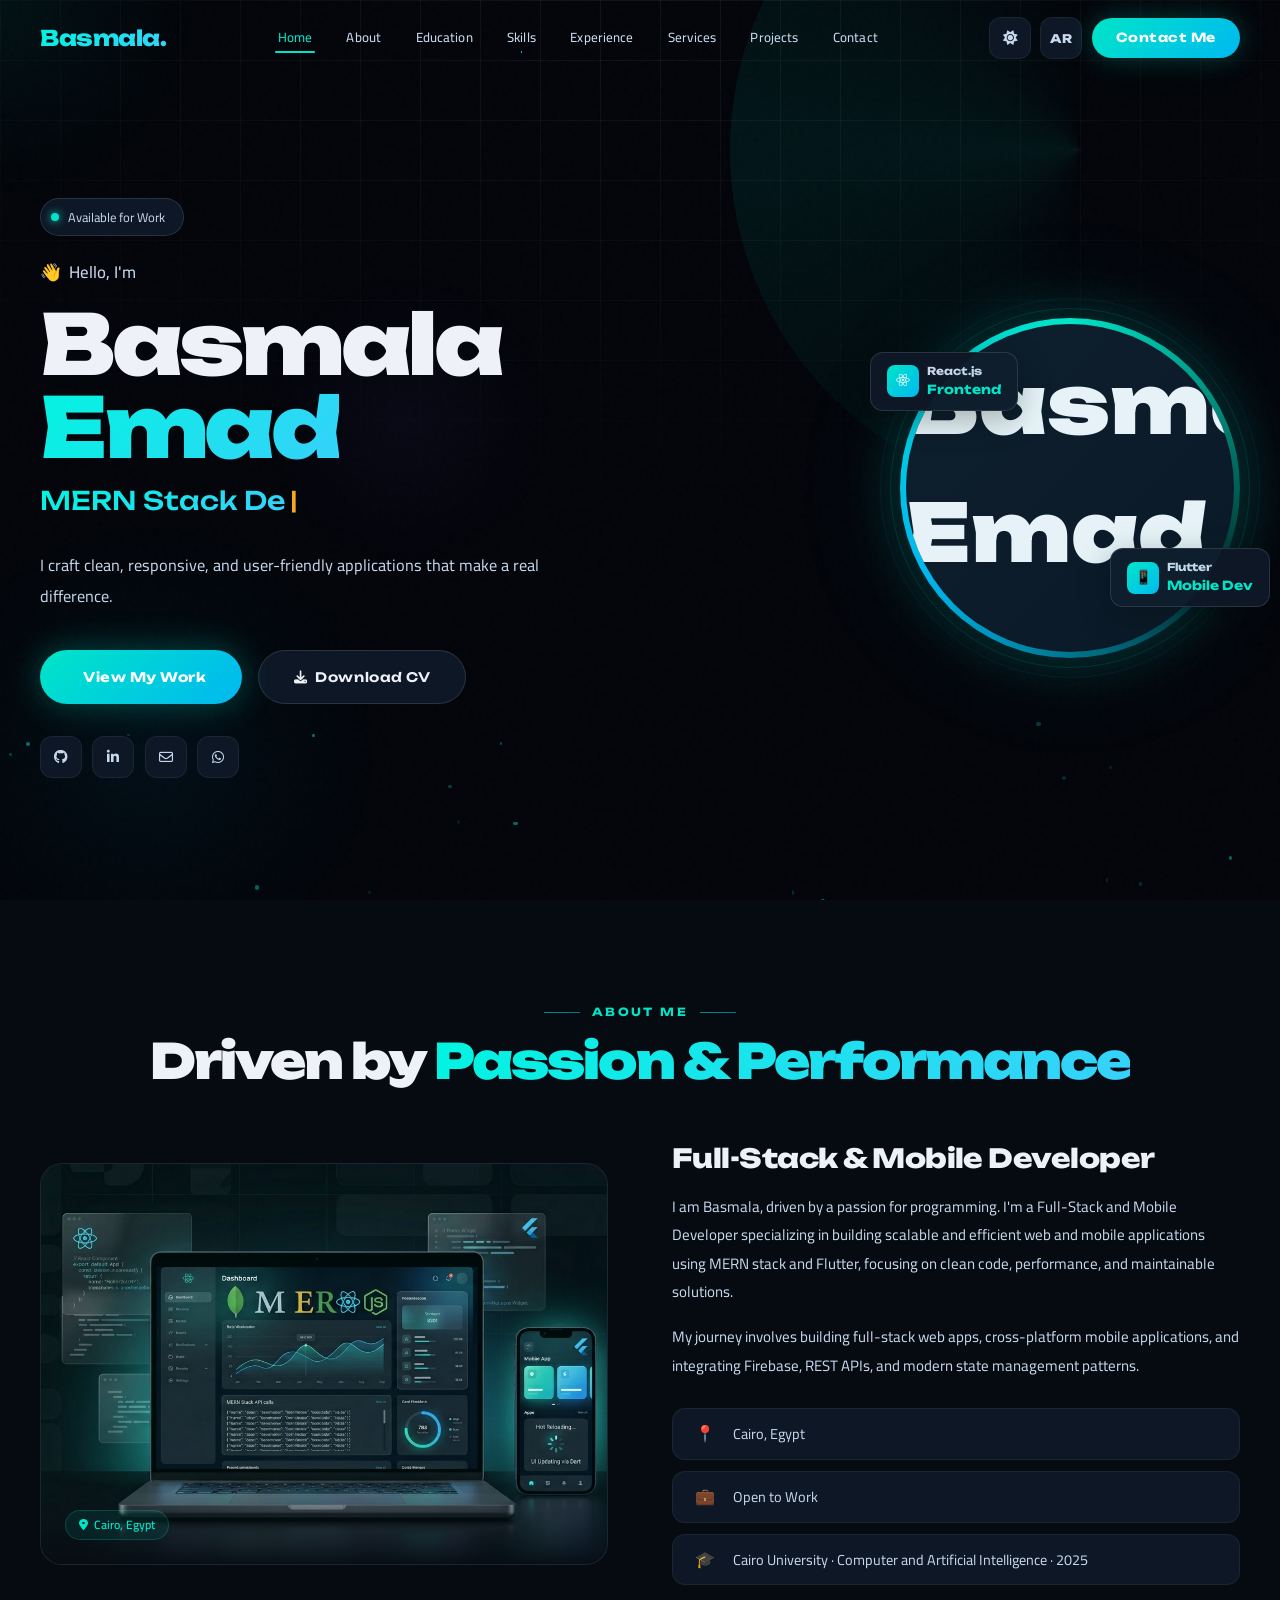
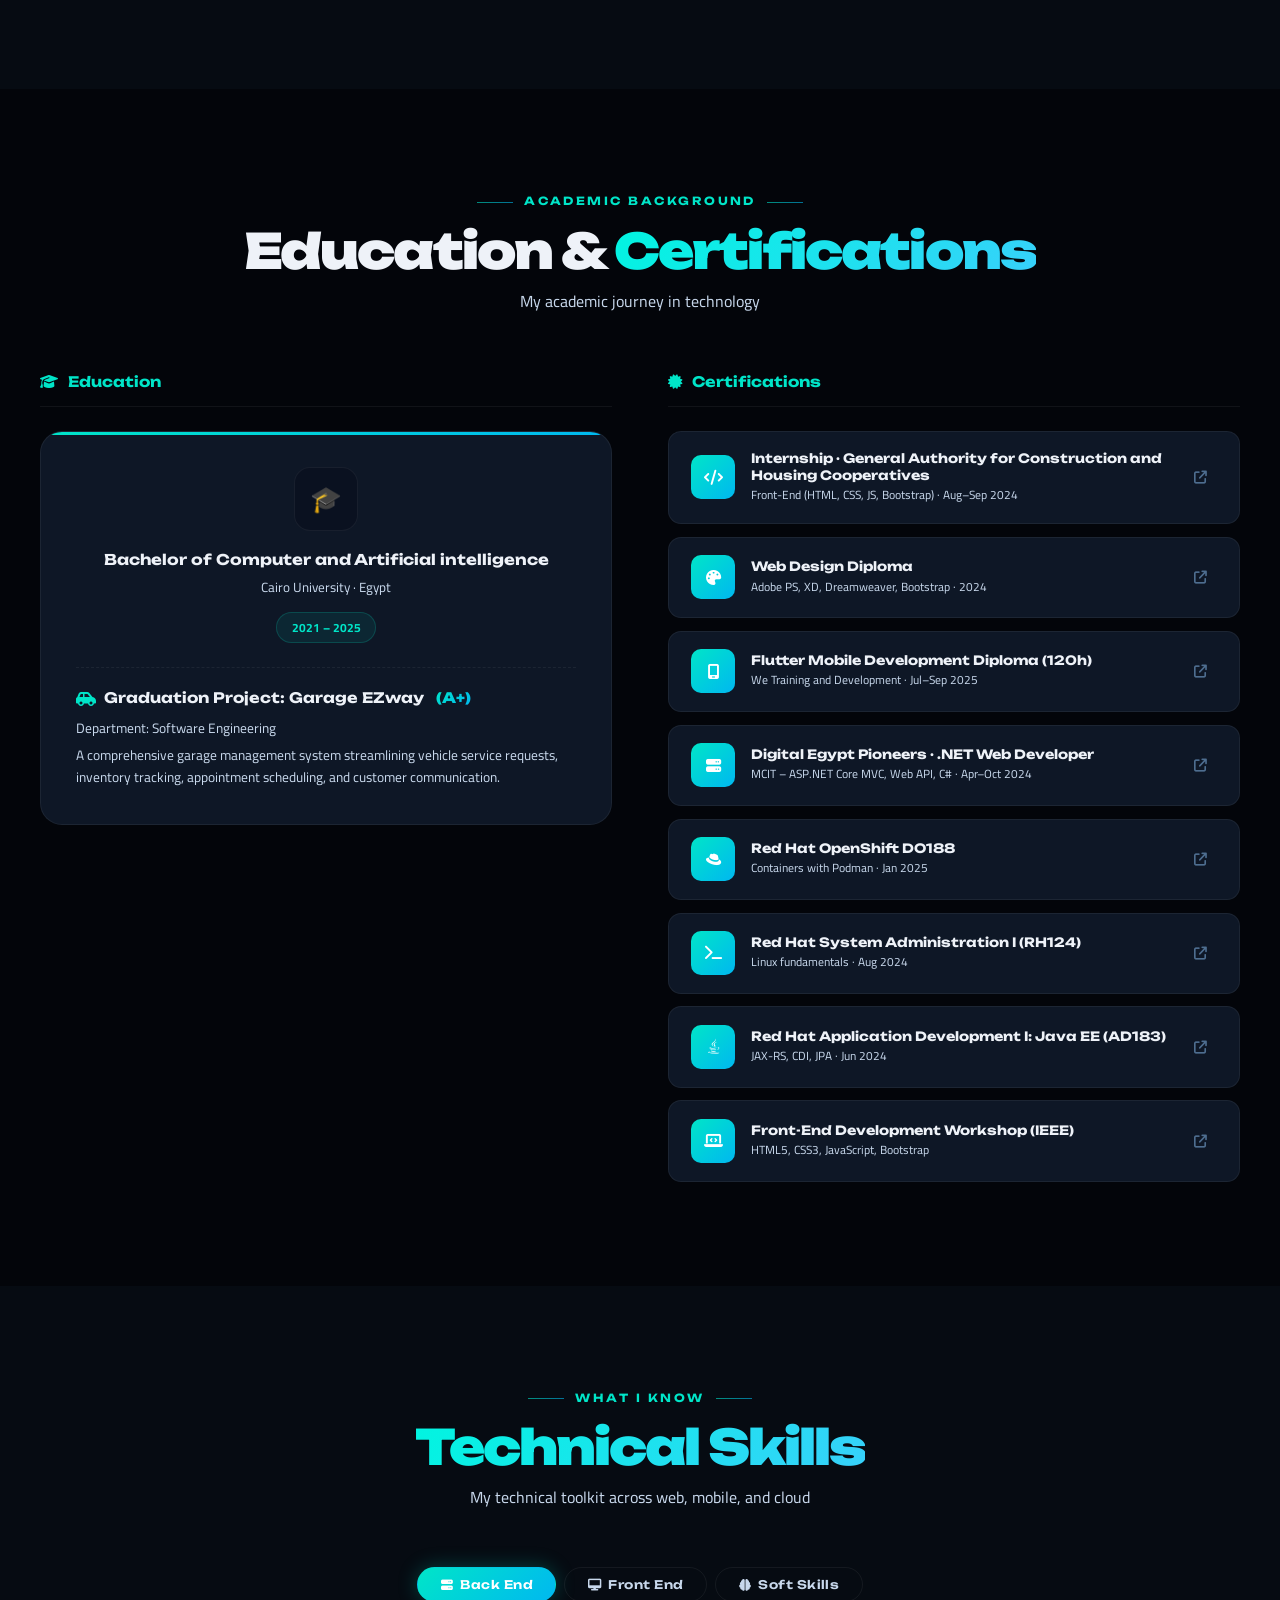
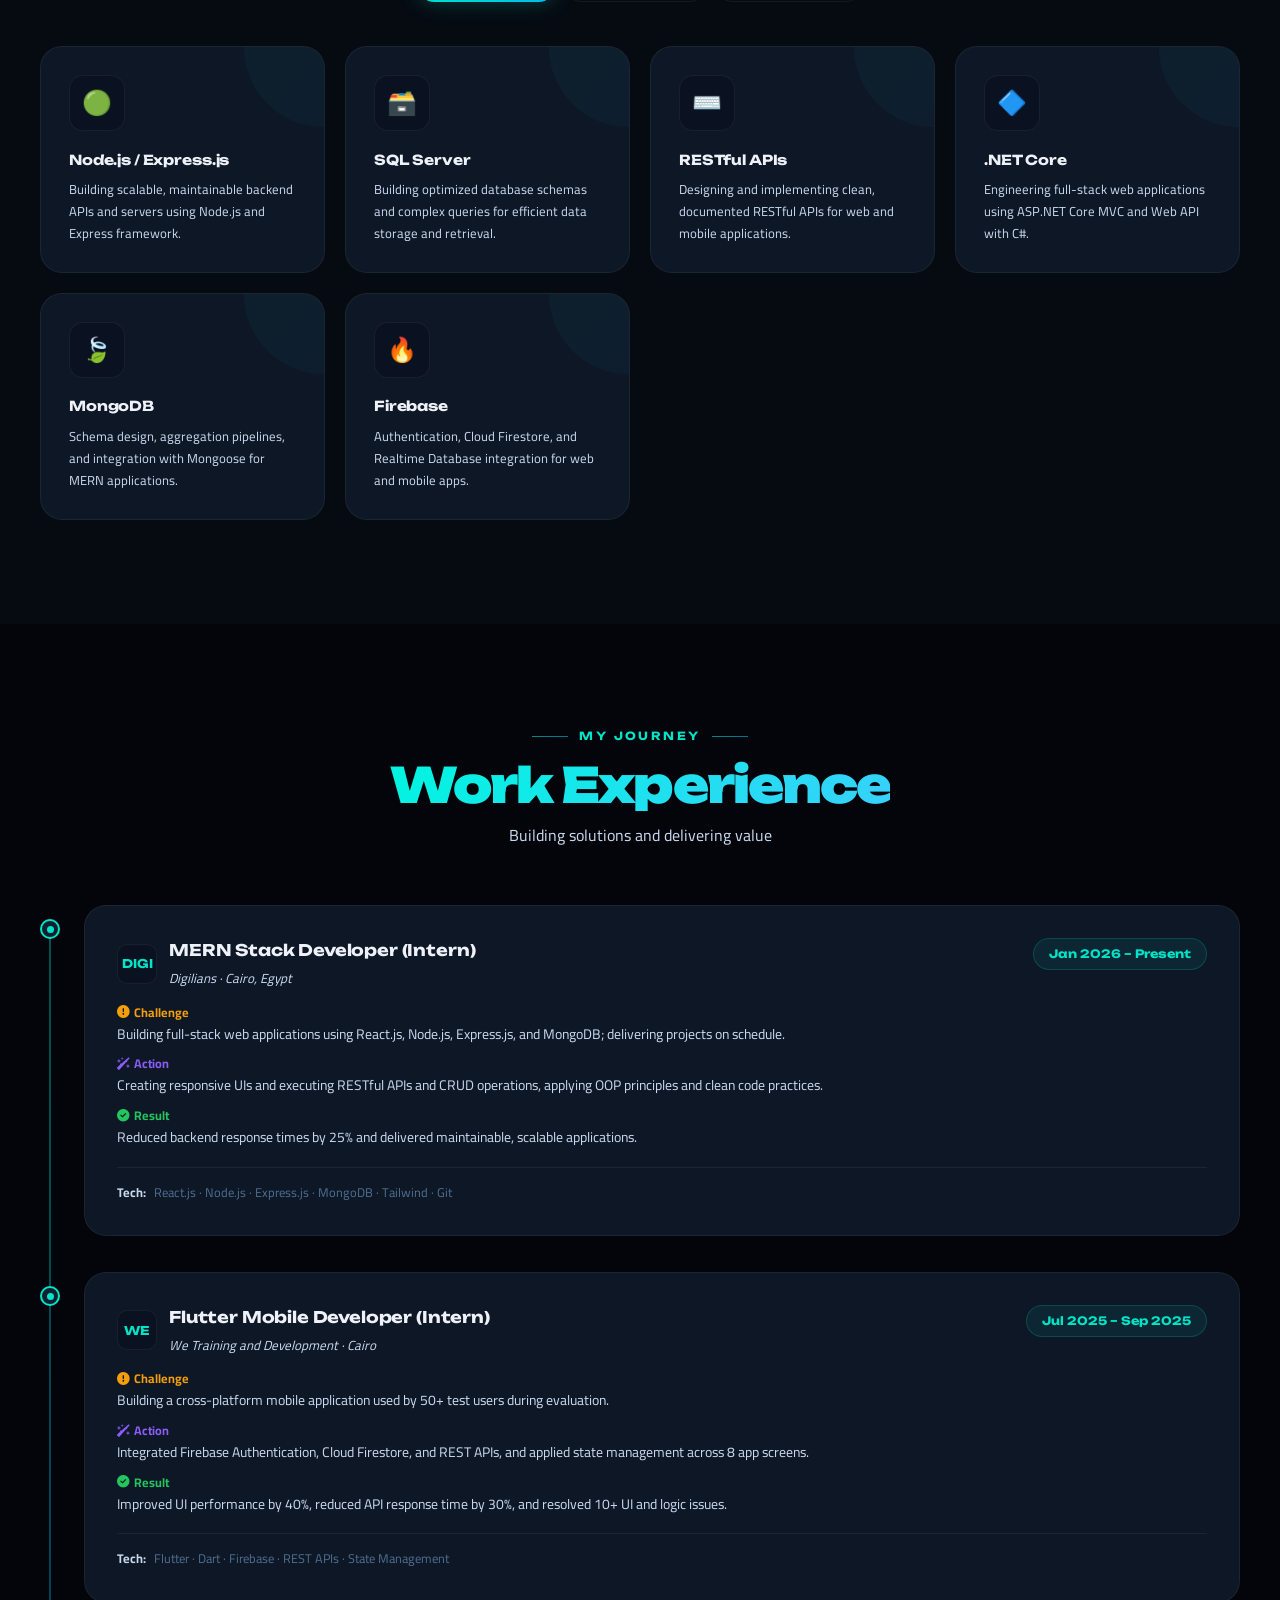
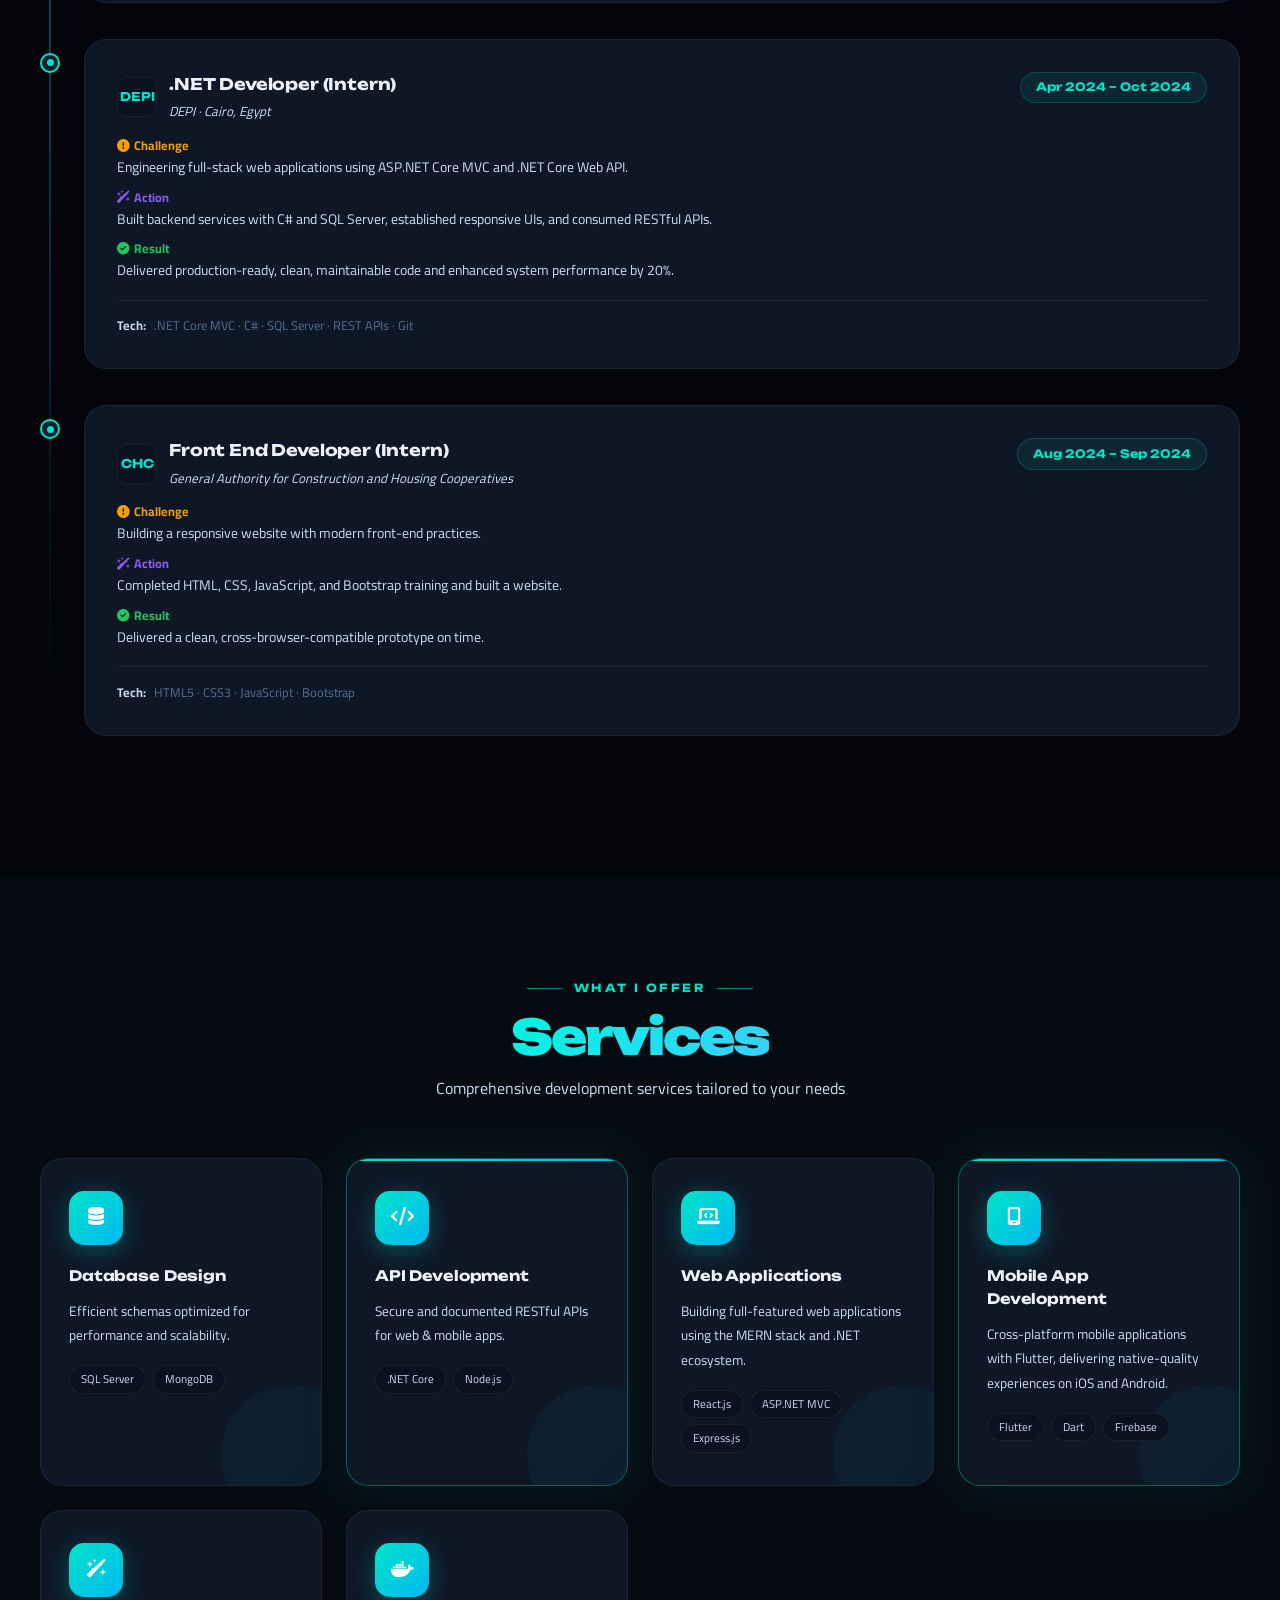
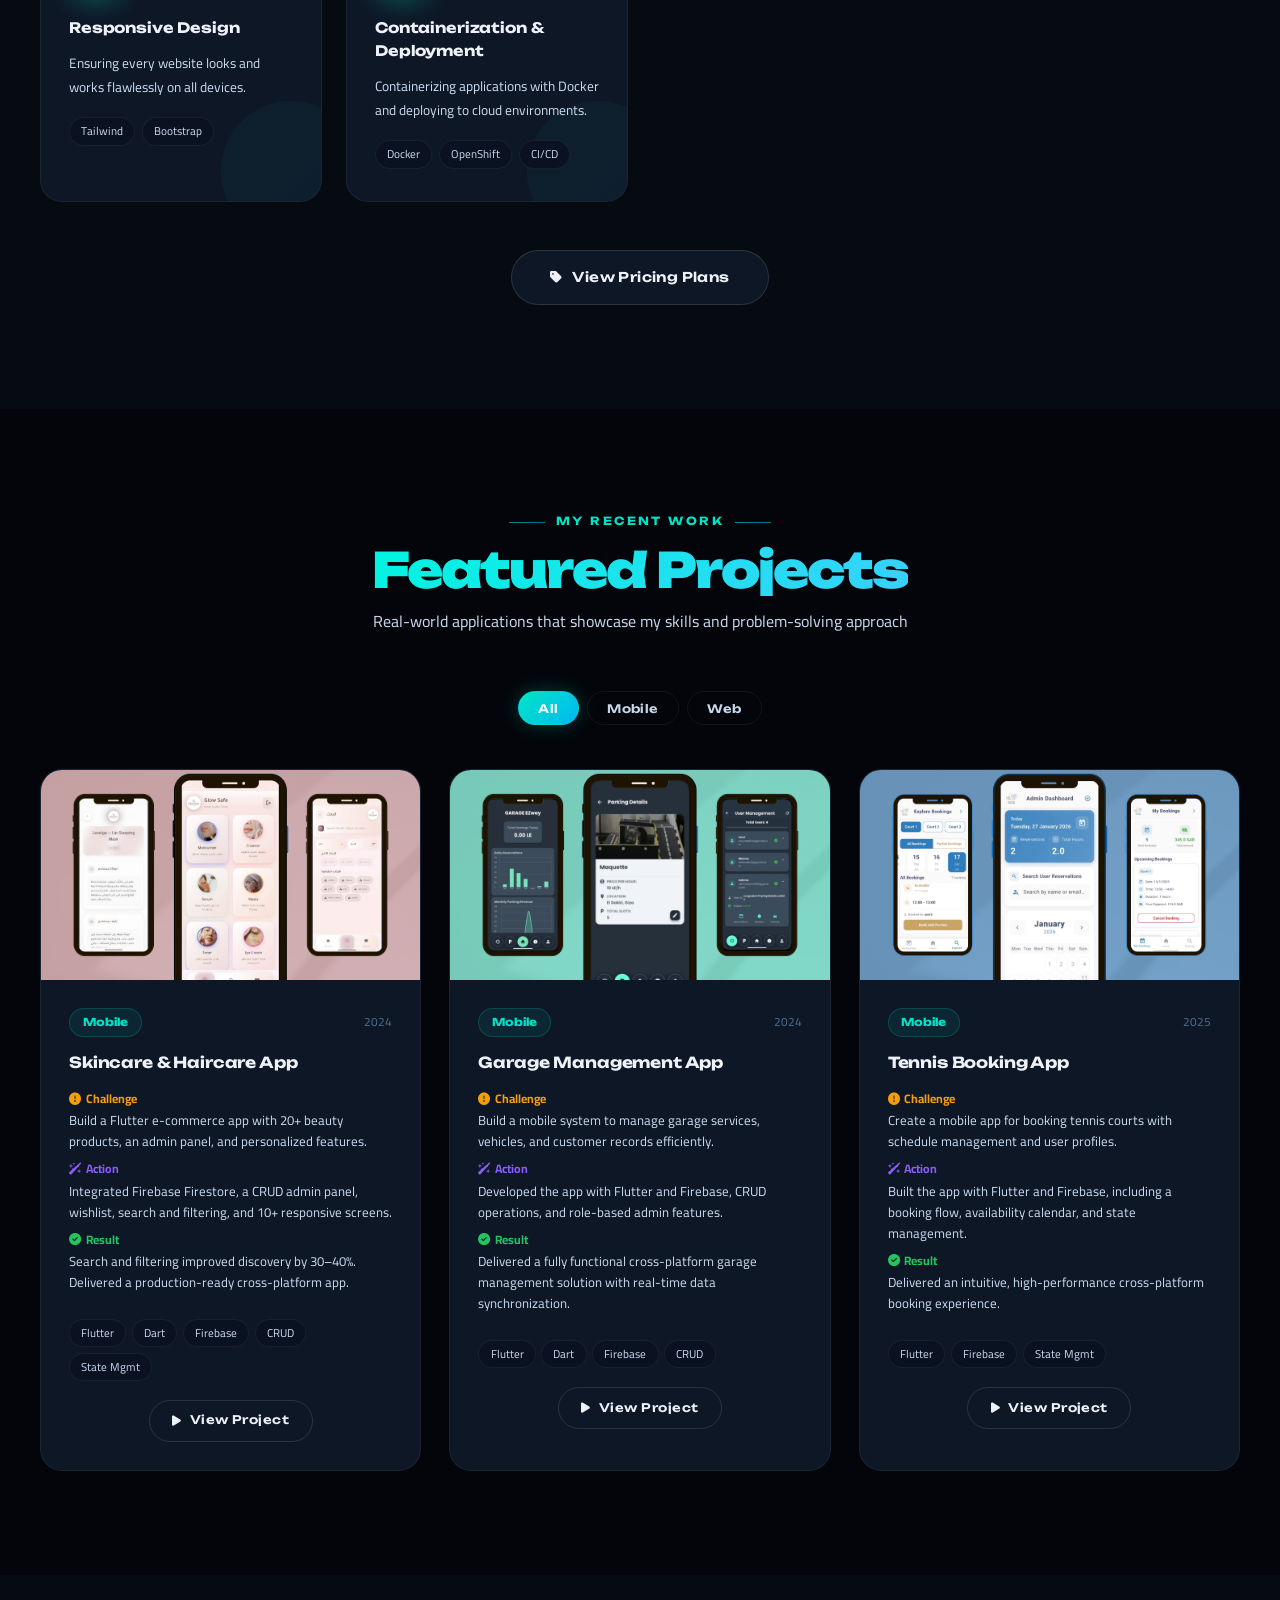
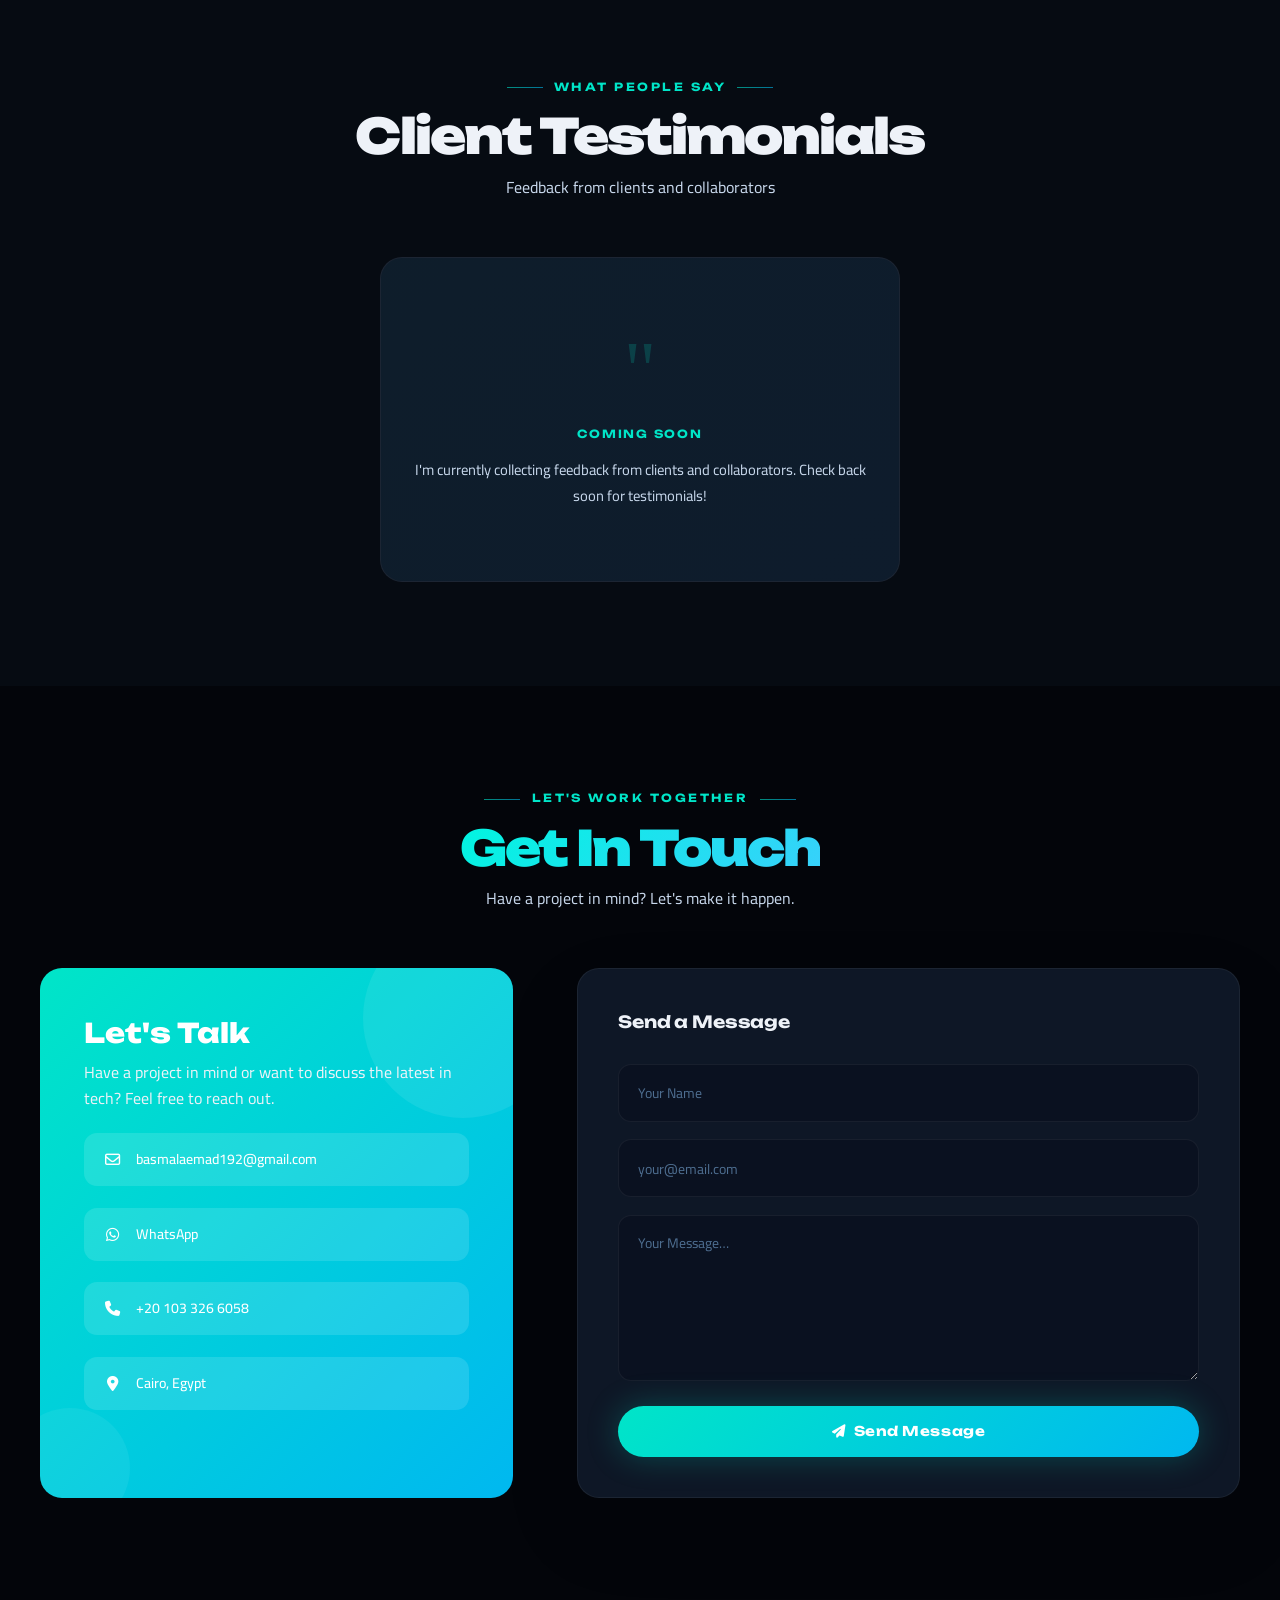
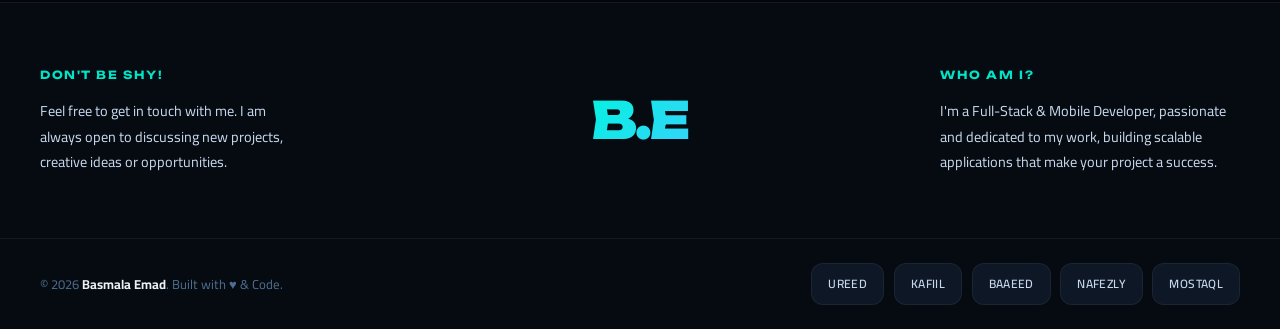
==== commit b5aa14eb: "Initial portfolio version" ====
--- a/home.html
+++ b/home.html
@@ -625,6 +625,12 @@
       gap: 0.6rem;
       flex-wrap: wrap;
     }
+    [dir="rtl"] body{line-height:1.75}
+    [dir="rtl"] .mobile-nav a:hover{padding-left:.5rem;padding-right:1rem}
+    [dir="rtl"] .cert-item::before{left:auto;right:0}
+    [dir="rtl"] .cert-link{margin-left:0;margin-right:auto}
+    [dir="rtl"] .contact-item-flat:hover{transform:translateX(-4px)}
+    [dir="rtl"] .who-am-i-text{margin-left:0!important;margin-right:auto;text-align:right}
 
     #btt{
       position:fixed;bottom:1.75rem;right:1.75rem;width:48px;height:48px;border-radius:50%;
@@ -685,12 +691,12 @@
       <a href="#contact"      data-i18n="nav.contact">Contact</a>
     </div>
     <div class="nav-actions">
-      <button class="icon-btn" id="themeToggle" title="Toggle theme">
+      <button class="icon-btn" id="themeToggle" title="Toggle theme" aria-label="Toggle theme" data-i18n-title="a11y.theme" data-i18n-aria-label="a11y.theme">
         <i class="fa-solid fa-sun" id="themeIcon"></i>
       </button>
-      <button class="icon-btn lang-btn" id="langToggle">AR</button>
+      <button class="icon-btn lang-btn" id="langToggle" aria-label="Switch to Arabic">AR</button>
       <a href="#contact" class="nav-cta" data-i18n="nav.hire">Contact Me</a>
-      <button class="ham-btn" id="hamburger"><i class="fa-solid fa-bars"></i></button>
+      <button class="ham-btn" id="hamburger" aria-label="Open navigation menu" data-i18n-aria-label="a11y.menu"><i class="fa-solid fa-bars"></i></button>
     </div>
   </div>
 </nav>
@@ -780,7 +786,7 @@
         <div class="about-meta">
           <div class="about-meta-item"><span class="meta-icon">📍</span> <span data-i18n="about.loc">Cairo, Egypt</span></div>
           <div class="about-meta-item"><span class="meta-icon">💼</span> <span data-i18n="about.avail">Open to Work</span></div>
-          <div class="about-meta-item"><span class="meta-icon">🎓</span> <span>Cairo University · Computer and Artificial intelligence · 2025</span></div>
+          <div class="about-meta-item"><span class="meta-icon">🎓</span> <span data-i18n="about.educationMeta">Cairo University · Computer and Artificial Intelligence · 2025</span></div>
         </div>
       </div>
     </div>
@@ -791,7 +797,7 @@
 <section id="education" class="section">
   <div class="container">
     <div class="sec-label reveal" data-i18n="edu.lbl">Academic Background</div>
-    <h2 class="sec-heading reveal d1" data-i18n="edu.h">Education &amp; <span class="gradient-text">Certifications</span></h2>
+    <h2 class="sec-heading reveal d1"><span data-i18n="edu.h">Education &amp;</span> <span class="gradient-text" data-i18n="edu.certs">Certifications</span></h2>
     <p class="sec-sub reveal d2" data-i18n="edu.sub">My academic journey in technology</p>
     <div class="edu-layout">
    <div class="reveal d1">
@@ -806,10 +812,10 @@
           <div style="margin-top: 1.5rem; padding-top: 1.2rem; border-top: 1px dashed var(--border); text-align: left;">
             <div style="display: flex; align-items: center; gap: 0.5rem; margin-bottom: 0.5rem;">
               <i class="fa-solid fa-car-side" style="color: var(--teal);"></i>
-              <h4 style="font-family: var(--fd); font-size: 0.9rem; font-weight: 700; margin: 0;">Graduation Project: Garage EZway <span style="background: var(--grad); -webkit-background-clip: text; -webkit-text-fill-color: transparent; font-weight: 800; margin-left: 0.5rem;">(A+)</span></h4>
+              <h4 style="font-family: var(--fd); font-size: 0.9rem; font-weight: 700; margin: 0;"><span data-i18n="edu.gradTitle">Graduation Project: Garage EZway</span> <span style="background: var(--grad); -webkit-background-clip: text; -webkit-text-fill-color: transparent; font-weight: 800; margin-left: 0.5rem;">(A+)</span></h4>
             </div>
-            <p style="color: var(--text2); font-size: 0.85rem; margin-bottom: 0.3rem;"><strong>Department:</strong> Software Engineering</p>
-            <p style="color: var(--text2); font-size: 0.85rem; line-height: 1.6;">A comprehensive garage management system streamlining vehicle service requests, inventory tracking, appointment scheduling, and customer communication.</p>
+            <p style="color: var(--text2); font-size: 0.85rem; margin-bottom: 0.3rem;" data-i18n="edu.gradDept">Department: Software Engineering</p>
+            <p style="color: var(--text2); font-size: 0.85rem; line-height: 1.6;" data-i18n="edu.gradDesc">A comprehensive garage management system streamlining vehicle service requests, inventory tracking, appointment scheduling, and customer communication.</p>
           </div>
         </div>
       </div>
@@ -817,14 +823,14 @@
         <div class="edu-section-title"><i class="fa-solid fa-certificate"></i> <span data-i18n="edu.certs">Certifications</span></div>
         <div class="cert-list">
           <!-- الشهادات كما هي -->
-          <div class="cert-item"><div class="cert-icon"><i class="fa-solid fa-code"></i></div><div class="cert-info"><h4>Internship · General Authority for Construction and Housing Cooperatives</h4><p>Front-End (HTML, CSS, JS, Bootstrap) · Aug–Sep 2024</p></div><a href="https://drive.google.com/file/d/1Za76VFxdEda6-oeMsD9gRZqHsO6k5oxS/view?usp=drive_link" class="cert-link" target="_blank"><i class="fa-solid fa-arrow-up-right-from-square"></i></a></div>
-          <div class="cert-item"><div class="cert-icon"><i class="fa-solid fa-palette"></i></div><div class="cert-info"><h4>Web Design Diploma</h4><p>Adobe PS, XD, Dreamweaver, Bootstrap · 2024</p></div><a href="https://drive.google.com/file/d/13PKKa_A3MOgALC_Fy2T1YN_D7VdMkebB/view?usp=drive_link" class="cert-link" target="_blank"><i class="fa-solid fa-arrow-up-right-from-square"></i></a></div>
-          <div class="cert-item"><div class="cert-icon"><i class="fa-solid fa-mobile-screen"></i></div><div class="cert-info"><h4>Flutter Mobile Development Diploma (120h)</h4><p>We Training and Development · Jul–Sep 2025</p></div><a href="https://drive.google.com/file/d/1cNVQondNxRkOTMf_AYfGM1sqPCaD2nzA/view?usp=drive_link" class="cert-link" target="_blank"><i class="fa-solid fa-arrow-up-right-from-square"></i></a></div>
-          <div class="cert-item"><div class="cert-icon"><i class="fa-solid fa-server"></i></div><div class="cert-info"><h4>Digital Egypt Pioneers · .NET Web Developer</h4><p>MCIT – ASP.NET Core MVC, Web API, C# · Apr–Oct 2024</p></div><a href="https://drive.google.com/file/d/1K2NjakddKLUXh_H5CfMVNzREYhGgNYFa/view?usp=sharing" class="cert-link" target="_blank"><i class="fa-solid fa-arrow-up-right-from-square"></i></a></div>
-          <div class="cert-item"><div class="cert-icon"><i class="fa-brands fa-redhat"></i></div><div class="cert-info"><h4>Red Hat OpenShift DO188</h4><p>Containers with Podman · Jan 2025</p></div><a href="https://drive.google.com/file/d/1DDMGv5au1w4OCwNftBrJXLNf2l9AzO_n/view?usp=drive_link" class="cert-link" target="_blank"><i class="fa-solid fa-arrow-up-right-from-square"></i></a></div>
-          <div class="cert-item"><div class="cert-icon"><i class="fa-solid fa-terminal"></i></div><div class="cert-info"><h4>Red Hat System Administration I (RH124)</h4><p>Linux fundamentals · Aug 2024</p></div><a href="https://drive.google.com/file/d/1mlypcxV-xB-P8oIDNcmdNE1d_y9AcBvr/view?usp=drive_link" class="cert-link" target="_blank"><i class="fa-solid fa-arrow-up-right-from-square"></i></a></div>
-          <div class="cert-item"><div class="cert-icon"><i class="fa-brands fa-java"></i></div><div class="cert-info"><h4>Red Hat Application Development I: Java EE (AD183)</h4><p>JAX-RS, CDI, JPA · Jun 2024</p></div><a href="https://drive.google.com/file/d/1aywtm5Tb9KKsRCPXEhzfMHVD7kpNlCo0/view?usp=drive_link" class="cert-link" target="_blank"><i class="fa-solid fa-arrow-up-right-from-square"></i></a></div>
-          <div class="cert-item"><div class="cert-icon"><i class="fa-solid fa-laptop-code"></i></div><div class="cert-info"><h4>Front‑End Development Workshop (IEEE)</h4><p>HTML5, CSS3, JavaScript, Bootstrap</p></div><a href="https://drive.google.com/file/d/1GoRqON-A9HXyF23oFSAJTrAVJgJSajrm/view?usp=drive_link" class="cert-link" target="_blank"><i class="fa-solid fa-arrow-up-right-from-square"></i></a></div>
+          <div class="cert-item"><div class="cert-icon"><i class="fa-solid fa-code"></i></div><div class="cert-info"><h4 data-i18n="edu.c1t">Internship · General Authority for Construction and Housing Cooperatives</h4><p data-i18n="edu.c1d">Front-End (HTML, CSS, JS, Bootstrap) · Aug–Sep 2024</p></div><a href="https://drive.google.com/file/d/1Za76VFxdEda6-oeMsD9gRZqHsO6k5oxS/view?usp=drive_link" class="cert-link" target="_blank"><i class="fa-solid fa-arrow-up-right-from-square"></i></a></div>
+          <div class="cert-item"><div class="cert-icon"><i class="fa-solid fa-palette"></i></div><div class="cert-info"><h4 data-i18n="edu.c2t">Web Design Diploma</h4><p data-i18n="edu.c2d">Adobe PS, XD, Dreamweaver, Bootstrap · 2024</p></div><a href="https://drive.google.com/file/d/13PKKa_A3MOgALC_Fy2T1YN_D7VdMkebB/view?usp=drive_link" class="cert-link" target="_blank"><i class="fa-solid fa-arrow-up-right-from-square"></i></a></div>
+          <div class="cert-item"><div class="cert-icon"><i class="fa-solid fa-mobile-screen"></i></div><div class="cert-info"><h4 data-i18n="edu.c3t">Flutter Mobile Development Diploma (120h)</h4><p data-i18n="edu.c3d">We Training and Development · Jul–Sep 2025</p></div><a href="https://drive.google.com/file/d/1cNVQondNxRkOTMf_AYfGM1sqPCaD2nzA/view?usp=drive_link" class="cert-link" target="_blank"><i class="fa-solid fa-arrow-up-right-from-square"></i></a></div>
+          <div class="cert-item"><div class="cert-icon"><i class="fa-solid fa-server"></i></div><div class="cert-info"><h4 data-i18n="edu.c4t">Digital Egypt Pioneers · .NET Web Developer</h4><p data-i18n="edu.c4d">MCIT – ASP.NET Core MVC, Web API, C# · Apr–Oct 2024</p></div><a href="https://drive.google.com/file/d/1K2NjakddKLUXh_H5CfMVNzREYhGgNYFa/view?usp=sharing" class="cert-link" target="_blank"><i class="fa-solid fa-arrow-up-right-from-square"></i></a></div>
+          <div class="cert-item"><div class="cert-icon"><i class="fa-brands fa-redhat"></i></div><div class="cert-info"><h4>Red Hat OpenShift DO188</h4><p data-i18n="edu.c5d">Containers with Podman · Jan 2025</p></div><a href="https://drive.google.com/file/d/1DDMGv5au1w4OCwNftBrJXLNf2l9AzO_n/view?usp=drive_link" class="cert-link" target="_blank"><i class="fa-solid fa-arrow-up-right-from-square"></i></a></div>
+          <div class="cert-item"><div class="cert-icon"><i class="fa-solid fa-terminal"></i></div><div class="cert-info"><h4>Red Hat System Administration I (RH124)</h4><p data-i18n="edu.c6d">Linux fundamentals · Aug 2024</p></div><a href="https://drive.google.com/file/d/1mlypcxV-xB-P8oIDNcmdNE1d_y9AcBvr/view?usp=drive_link" class="cert-link" target="_blank"><i class="fa-solid fa-arrow-up-right-from-square"></i></a></div>
+          <div class="cert-item"><div class="cert-icon"><i class="fa-brands fa-java"></i></div><div class="cert-info"><h4>Red Hat Application Development I: Java EE (AD183)</h4><p data-i18n="edu.c7d">JAX-RS, CDI, JPA · Jun 2024</p></div><a href="https://drive.google.com/file/d/1aywtm5Tb9KKsRCPXEhzfMHVD7kpNlCo0/view?usp=drive_link" class="cert-link" target="_blank"><i class="fa-solid fa-arrow-up-right-from-square"></i></a></div>
+          <div class="cert-item"><div class="cert-icon"><i class="fa-solid fa-laptop-code"></i></div><div class="cert-info"><h4 data-i18n="edu.c8t">Front-End Development Workshop (IEEE)</h4><p>HTML5, CSS3, JavaScript, Bootstrap</p></div><a href="https://drive.google.com/file/d/1GoRqON-A9HXyF23oFSAJTrAVJgJSajrm/view?usp=drive_link" class="cert-link" target="_blank"><i class="fa-solid fa-arrow-up-right-from-square"></i></a></div>
         </div>
       </div>
     </div>
@@ -844,26 +850,26 @@
       <button class="skill-tab" data-panel="soft"><i class="fa-solid fa-brain"></i> <span data-i18n="sk.soft">Soft Skills</span></button>
     </div>
     <div class="skills-panel active" id="panel-backend">
-      <div class="sk-card-lg reveal"><div class="sk-card-icon">🟢</div><h4>Node.js / Express.js</h4><p>Building scalable, maintainable backend APIs and servers using Node.js and Express framework.</p></div>
-      <div class="sk-card-lg reveal d1"><div class="sk-card-icon">🗃️</div><h4>SQL Server</h4><p>Building optimized database schemas and complex queries for efficient data storage and retrieval.</p></div>
-      <div class="sk-card-lg reveal d2"><div class="sk-card-icon">⌨️</div><h4>RESTful APIs</h4><p>Designing and implementing clean, documented RESTful APIs for web and mobile applications.</p></div>
-      <div class="sk-card-lg reveal d3"><div class="sk-card-icon">🔷</div><h4>.NET Core</h4><p>Engineering full-stack web applications using ASP.NET Core MVC and Web API with C#.</p></div>
-      <div class="sk-card-lg reveal"><div class="sk-card-icon">🍃</div><h4>MongoDB</h4><p>Schema design, aggregation pipelines, and integration with Mongoose for MERN applications.</p></div>
-      <div class="sk-card-lg reveal d1"><div class="sk-card-icon">🔥</div><h4>Firebase</h4><p>Authentication, Cloud Firestore, and Realtime Database integration for web and mobile apps.</p></div>
+      <div class="sk-card-lg reveal"><div class="sk-card-icon">🟢</div><h4>Node.js / Express.js</h4><p data-i18n="sk.nodeDesc">Building scalable, maintainable backend APIs and servers using Node.js and Express framework.</p></div>
+      <div class="sk-card-lg reveal d1"><div class="sk-card-icon">🗃️</div><h4>SQL Server</h4><p data-i18n="sk.sqlDesc">Building optimized database schemas and complex queries for efficient data storage and retrieval.</p></div>
+      <div class="sk-card-lg reveal d2"><div class="sk-card-icon">⌨️</div><h4>RESTful APIs</h4><p data-i18n="sk.apiDesc">Designing and implementing clean, documented RESTful APIs for web and mobile applications.</p></div>
+      <div class="sk-card-lg reveal d3"><div class="sk-card-icon">🔷</div><h4>.NET Core</h4><p data-i18n="sk.dotnetDesc">Engineering full-stack web applications using ASP.NET Core MVC and Web API with C#.</p></div>
+      <div class="sk-card-lg reveal"><div class="sk-card-icon">🍃</div><h4>MongoDB</h4><p data-i18n="sk.mongoDesc">Schema design, aggregation pipelines, and integration with Mongoose for MERN applications.</p></div>
+      <div class="sk-card-lg reveal d1"><div class="sk-card-icon">🔥</div><h4>Firebase</h4><p data-i18n="sk.firebaseDesc">Authentication, Cloud Firestore, and Realtime Database integration for web and mobile apps.</p></div>
     </div>
     <div class="skills-panel" id="panel-frontend">
-      <div class="sk-card-lg reveal"><div class="sk-card-icon">⚛️</div><h4>React.js</h4><p>Building dynamic, component-based UIs with hooks, context, and modern React patterns.</p></div>
-      <div class="sk-card-lg reveal d1"><div class="sk-card-icon">📱</div><h4>Flutter / Dart</h4><p>Cross-platform mobile applications with native-quality UIs for iOS and Android.</p></div>
-      <div class="sk-card-lg reveal d2"><div class="sk-card-icon">🌐</div><h4>HTML5 / CSS3</h4><p>Semantic HTML, advanced CSS animations, Flexbox, Grid, and responsive design.</p></div>
-      <div class="sk-card-lg reveal d3"><div class="sk-card-icon">📜</div><h4>JavaScript (ES6+)</h4><p>Modern JS features, async/await, DOM manipulation, and event-driven programming.</p></div>
-      <div class="sk-card-lg reveal"><div class="sk-card-icon">🎨</div><h4>Bootstrap / Tailwind</h4><p>Rapid, responsive UI development using utility-first and component-based CSS frameworks.</p></div>
-      <div class="sk-card-lg reveal d1"><div class="sk-card-icon">✨</div><h4>CSS Animations</h4><p>Engaging micro-interactions, transitions, and keyframe animations for polished UX.</p></div>
+      <div class="sk-card-lg reveal"><div class="sk-card-icon">⚛️</div><h4>React.js</h4><p data-i18n="sk.reactDesc">Building dynamic, component-based UIs with hooks, context, and modern React patterns.</p></div>
+      <div class="sk-card-lg reveal d1"><div class="sk-card-icon">📱</div><h4>Flutter / Dart</h4><p data-i18n="sk.flutterDesc">Cross-platform mobile applications with native-quality UIs for iOS and Android.</p></div>
+      <div class="sk-card-lg reveal d2"><div class="sk-card-icon">🌐</div><h4>HTML5 / CSS3</h4><p data-i18n="sk.htmlDesc">Semantic HTML, advanced CSS animations, Flexbox, Grid, and responsive design.</p></div>
+      <div class="sk-card-lg reveal d3"><div class="sk-card-icon">📜</div><h4>JavaScript (ES6+)</h4><p data-i18n="sk.jsDesc">Modern JavaScript features, async/await, DOM manipulation, and event-driven programming.</p></div>
+      <div class="sk-card-lg reveal"><div class="sk-card-icon">🎨</div><h4>Bootstrap / Tailwind</h4><p data-i18n="sk.cssFrameworkDesc">Rapid, responsive UI development using utility-first and component-based CSS frameworks.</p></div>
+      <div class="sk-card-lg reveal d1"><div class="sk-card-icon">✨</div><h4>CSS Animations</h4><p data-i18n="sk.animationDesc">Engaging micro-interactions, transitions, and keyframe animations for polished UX.</p></div>
     </div>
     <div class="skills-panel" id="panel-soft">
-      <div class="sk-card-lg reveal"><div class="sk-card-icon">🔍</div><h4 data-i18n="about.soft1">Problem Solving</h4><p>Analytical thinking to break down complex problems into clean, efficient solutions.</p></div>
-      <div class="sk-card-lg reveal d1"><div class="sk-card-icon">🤝</div><h4 data-i18n="about.soft2">Teamwork</h4><p>Collaborative approach to development with strong communication in team environments.</p></div>
-      <div class="sk-card-lg reveal d2"><div class="sk-card-icon">⏳</div><h4 data-i18n="about.soft3">Time Management</h4><p>Delivering projects on schedule with proper planning and prioritization techniques.</p></div>
-      <div class="sk-card-lg reveal d3"><div class="sk-card-icon">💬</div><h4 data-i18n="about.soft4">Communication</h4><p>Clear articulation of technical concepts to both technical and non-technical stakeholders.</p></div>
+      <div class="sk-card-lg reveal"><div class="sk-card-icon">🔍</div><h4 data-i18n="about.soft1">Problem Solving</h4><p data-i18n="sk.problemDesc">Analytical thinking to break down complex problems into clean, efficient solutions.</p></div>
+      <div class="sk-card-lg reveal d1"><div class="sk-card-icon">🤝</div><h4 data-i18n="about.soft2">Teamwork</h4><p data-i18n="sk.teamDesc">Collaborative approach to development with strong communication in team environments.</p></div>
+      <div class="sk-card-lg reveal d2"><div class="sk-card-icon">⏳</div><h4 data-i18n="about.soft3">Time Management</h4><p data-i18n="sk.timeDesc">Delivering projects on schedule with proper planning and prioritization techniques.</p></div>
+      <div class="sk-card-lg reveal d3"><div class="sk-card-icon">💬</div><h4 data-i18n="about.soft4">Communication</h4><p data-i18n="sk.communicationDesc">Clear articulation of technical concepts to both technical and non-technical stakeholders.</p></div>
     </div>
   </div>
 </section>
@@ -876,10 +882,10 @@
     <h2 class="sec-heading reveal d1"><span class="gradient-text" data-i18n="exp.h">Work Experience</span></h2>
     <p class="sec-sub reveal d2" data-i18n="exp.sub">Building solutions and delivering value</p>
     <div class="timeline reveal d1">
-      <div class="t-item"><div class="t-dot"></div><div class="t-card"><div class="t-header"><div class="t-title-wrap"><div class="t-company-logo">DIGI</div><div><div class="t-title">MERN Stack Developer (Intern)</div><div class="t-company">Digilians · Cairo, Egypt</div></div></div><span class="t-date">Jan 2026 – Present</span></div><div class="t-cac"><div class="t-cac-item"><div><div class="t-cac-label challenge"><i class="fa-solid fa-circle-exclamation"></i> Challenge</div><p class="t-cac-text">Building full‑stack web applications using React.js, Node.js, Express.js, and MongoDB; delivering projects on schedule.</p></div></div><div class="t-cac-item"><div><div class="t-cac-label action"><i class="fa-solid fa-wand-sparkles"></i> Action</div><p class="t-cac-text">Creating responsive UIs and executing RESTful APIs and CRUD operations, applying OOP principles and clean code practices.</p></div></div><div class="t-cac-item"><div><div class="t-cac-label result"><i class="fa-solid fa-circle-check"></i> Result</div><p class="t-cac-text">Reduced backend response times by 25% and delivered maintainable, scalable applications.</p></div></div></div><div class="t-tech"><strong>Tech:</strong> React.js · Node.js · Express.js · MongoDB · Tailwind · Git</div></div></div>
-      <div class="t-item"><div class="t-dot"></div><div class="t-card"><div class="t-header"><div class="t-title-wrap"><div class="t-company-logo">WE</div><div><div class="t-title">Flutter Mobile Developer (Intern)</div><div class="t-company">We Training and Development · Cairo</div></div></div><span class="t-date">Jul 2025 – Sep 2025</span></div><div class="t-cac"><div class="t-cac-item"><div><div class="t-cac-label challenge"><i class="fa-solid fa-circle-exclamation"></i> Challenge</div><p class="t-cac-text">Building a cross-platform mobile application used by 50+ test users during evaluation phase.</p></div></div><div class="t-cac-item"><div><div class="t-cac-label action"><i class="fa-solid fa-wand-sparkles"></i> Action</div><p class="t-cac-text">Integrated Firebase Authentication, Cloud Firestore, and REST APIs. Applied state management across 8 app screens.</p></div></div><div class="t-cac-item"><div><div class="t-cac-label result"><i class="fa-solid fa-circle-check"></i> Result</div><p class="t-cac-text">Improved UI performance by 40%, reduced API response time by 30%, resolved 10+ UI/logic issues.</p></div></div></div><div class="t-tech"><strong>Tech:</strong> Flutter · Dart · Firebase · REST APIs · State Management</div></div></div>
-      <div class="t-item"><div class="t-dot"></div><div class="t-card"><div class="t-header"><div class="t-title-wrap"><div class="t-company-logo">DEPI</div><div><div class="t-title">.NET Developer (Intern)</div><div class="t-company">DEPI · Cairo, Egypt</div></div></div><span class="t-date">Apr 2024 – Oct 2024</span></div><div class="t-cac"><div class="t-cac-item"><div><div class="t-cac-label challenge"><i class="fa-solid fa-circle-exclamation"></i> Challenge</div><p class="t-cac-text">Engineering full-stack web applications using ASP.NET Core MVC and .NET Core Web API.</p></div></div><div class="t-cac-item"><div><div class="t-cac-label action"><i class="fa-solid fa-wand-sparkles"></i> Action</div><p class="t-cac-text">Built backend services with C# and SQL Server, established responsive UI, and consumed RESTful APIs.</p></div></div><div class="t-cac-item"><div><div class="t-cac-label result"><i class="fa-solid fa-circle-check"></i> Result</div><p class="t-cac-text">Delivered production-ready, clean, maintainable code. Enhanced system performance by 20%.</p></div></div></div><div class="t-tech"><strong>Tech:</strong> .NET Core MVC · C# · SQL Server · REST APIs · Git</div></div></div>
-      <div class="t-item"><div class="t-dot"></div><div class="t-card"><div class="t-header"><div class="t-title-wrap"><div class="t-company-logo">CHC</div><div><div class="t-title">Front End Developer (Intern)</div><div class="t-company">General Authority for Construction and Housing Cooperatives</div></div></div><span class="t-date">Aug 2024 – Sep 2024</span></div><div class="t-cac"><div class="t-cac-item"><div><div class="t-cac-label challenge"><i class="fa-solid fa-circle-exclamation"></i> Challenge</div><p class="t-cac-text">Responsive website with modern frontend practices.</p></div></div><div class="t-cac-item"><div><div class="t-cac-label action"><i class="fa-solid fa-wand-sparkles"></i> Action</div><p class="t-cac-text">HTML, CSS, JavaScript, Bootstrap training & website build.</p></div></div><div class="t-cac-item"><div><div class="t-cac-label result"><i class="fa-solid fa-circle-check"></i> Result</div><p class="t-cac-text">Clean, cross‑browser compatible prototype delivered on time.</p></div></div></div><div class="t-tech"><strong>Tech:</strong> HTML5 · CSS3 · JavaScript · Bootstrap</div></div></div>
+      <div class="t-item"><div class="t-dot"></div><div class="t-card"><div class="t-header"><div class="t-title-wrap"><div class="t-company-logo">DIGI</div><div><div class="t-title" data-i18n="exp.digiTitle">MERN Stack Developer (Intern)</div><div class="t-company" data-i18n="exp.digiCompany">Digilians · Cairo, Egypt</div></div></div><span class="t-date" data-i18n="exp.digiDate">Jan 2026 – Present</span></div><div class="t-cac"><div class="t-cac-item"><div><div class="t-cac-label challenge"><i class="fa-solid fa-circle-exclamation"></i> <span data-i18n="proj.challenge">Challenge</span></div><p class="t-cac-text" data-i18n="exp.digiChallenge">Building full-stack web applications using React.js, Node.js, Express.js, and MongoDB; delivering projects on schedule.</p></div></div><div class="t-cac-item"><div><div class="t-cac-label action"><i class="fa-solid fa-wand-sparkles"></i> <span data-i18n="proj.action">Action</span></div><p class="t-cac-text" data-i18n="exp.digiAction">Creating responsive UIs and executing RESTful APIs and CRUD operations, applying OOP principles and clean code practices.</p></div></div><div class="t-cac-item"><div><div class="t-cac-label result"><i class="fa-solid fa-circle-check"></i> <span data-i18n="proj.result">Result</span></div><p class="t-cac-text" data-i18n="exp.digiResult">Reduced backend response times by 25% and delivered maintainable, scalable applications.</p></div></div></div><div class="t-tech"><strong data-i18n="exp.tech">Tech:</strong> React.js · Node.js · Express.js · MongoDB · Tailwind · Git</div></div></div>
+      <div class="t-item"><div class="t-dot"></div><div class="t-card"><div class="t-header"><div class="t-title-wrap"><div class="t-company-logo">WE</div><div><div class="t-title" data-i18n="exp.weTitle">Flutter Mobile Developer (Intern)</div><div class="t-company" data-i18n="exp.weCompany">We Training and Development · Cairo</div></div></div><span class="t-date" data-i18n="exp.weDate">Jul 2025 – Sep 2025</span></div><div class="t-cac"><div class="t-cac-item"><div><div class="t-cac-label challenge"><i class="fa-solid fa-circle-exclamation"></i> <span data-i18n="proj.challenge">Challenge</span></div><p class="t-cac-text" data-i18n="exp.weChallenge">Building a cross-platform mobile application used by 50+ test users during evaluation.</p></div></div><div class="t-cac-item"><div><div class="t-cac-label action"><i class="fa-solid fa-wand-sparkles"></i> <span data-i18n="proj.action">Action</span></div><p class="t-cac-text" data-i18n="exp.weAction">Integrated Firebase Authentication, Cloud Firestore, and REST APIs, and applied state management across 8 app screens.</p></div></div><div class="t-cac-item"><div><div class="t-cac-label result"><i class="fa-solid fa-circle-check"></i> <span data-i18n="proj.result">Result</span></div><p class="t-cac-text" data-i18n="exp.weResult">Improved UI performance by 40%, reduced API response time by 30%, and resolved 10+ UI and logic issues.</p></div></div></div><div class="t-tech"><strong data-i18n="exp.tech">Tech:</strong> Flutter · Dart · Firebase · REST APIs · State Management</div></div></div>
+      <div class="t-item"><div class="t-dot"></div><div class="t-card"><div class="t-header"><div class="t-title-wrap"><div class="t-company-logo">DEPI</div><div><div class="t-title" data-i18n="exp.depiTitle">.NET Developer (Intern)</div><div class="t-company" data-i18n="exp.depiCompany">DEPI · Cairo, Egypt</div></div></div><span class="t-date" data-i18n="exp.depiDate">Apr 2024 – Oct 2024</span></div><div class="t-cac"><div class="t-cac-item"><div><div class="t-cac-label challenge"><i class="fa-solid fa-circle-exclamation"></i> <span data-i18n="proj.challenge">Challenge</span></div><p class="t-cac-text" data-i18n="exp.depiChallenge">Engineering full-stack web applications using ASP.NET Core MVC and .NET Core Web API.</p></div></div><div class="t-cac-item"><div><div class="t-cac-label action"><i class="fa-solid fa-wand-sparkles"></i> <span data-i18n="proj.action">Action</span></div><p class="t-cac-text" data-i18n="exp.depiAction">Built backend services with C# and SQL Server, established responsive UIs, and consumed RESTful APIs.</p></div></div><div class="t-cac-item"><div><div class="t-cac-label result"><i class="fa-solid fa-circle-check"></i> <span data-i18n="proj.result">Result</span></div><p class="t-cac-text" data-i18n="exp.depiResult">Delivered production-ready, clean, maintainable code and enhanced system performance by 20%.</p></div></div></div><div class="t-tech"><strong data-i18n="exp.tech">Tech:</strong> .NET Core MVC · C# · SQL Server · REST APIs · Git</div></div></div>
+      <div class="t-item"><div class="t-dot"></div><div class="t-card"><div class="t-header"><div class="t-title-wrap"><div class="t-company-logo">CHC</div><div><div class="t-title" data-i18n="exp.chcTitle">Front End Developer (Intern)</div><div class="t-company" data-i18n="exp.chcCompany">General Authority for Construction and Housing Cooperatives</div></div></div><span class="t-date" data-i18n="exp.chcDate">Aug 2024 – Sep 2024</span></div><div class="t-cac"><div class="t-cac-item"><div><div class="t-cac-label challenge"><i class="fa-solid fa-circle-exclamation"></i> <span data-i18n="proj.challenge">Challenge</span></div><p class="t-cac-text" data-i18n="exp.chcChallenge">Building a responsive website with modern front-end practices.</p></div></div><div class="t-cac-item"><div><div class="t-cac-label action"><i class="fa-solid fa-wand-sparkles"></i> <span data-i18n="proj.action">Action</span></div><p class="t-cac-text" data-i18n="exp.chcAction">Completed HTML, CSS, JavaScript, and Bootstrap training and built a website.</p></div></div><div class="t-cac-item"><div><div class="t-cac-label result"><i class="fa-solid fa-circle-check"></i> <span data-i18n="proj.result">Result</span></div><p class="t-cac-text" data-i18n="exp.chcResult">Delivered a clean, cross-browser-compatible prototype on time.</p></div></div></div><div class="t-tech"><strong data-i18n="exp.tech">Tech:</strong> HTML5 · CSS3 · JavaScript · Bootstrap</div></div></div>
     </div>
   </div>
 </section>
@@ -922,15 +928,15 @@
       <div class="proj-card reveal" data-cat="mobile">
         <div class="proj-visual" style="background:linear-gradient(135deg,rgba(0,229,200,.18),rgba(0,184,240,.12))">
           <div class="proj-visual-overlay"></div>
-           <img src="Beige New Product Mockup Now Available Facebook Post (2).png">
+           <img src="Beige New Product Mockup Now Available Facebook Post (2).png" alt="Skincare and haircare app preview" data-i18n-alt="proj.p1alt">
         </div>
         <div class="proj-body">
           <div class="proj-meta"><span class="proj-type" data-i18n="proj.mob">Mobile</span><span class="proj-year">2024</span></div>
           <h3><span data-i18n="proj.p1t">Skincare &amp; Haircare App</span></h3>
           <div class="proj-cac">
-            <div class="proj-cac-item"><div class="proj-cac-label challenge"><i class="fa-solid fa-circle-exclamation"></i> Challenge</div><p>Build a Flutter e-commerce app with 20+ beauty products, admin panel, and personalized features.</p></div>
-            <div class="proj-cac-item"><div class="proj-cac-label action"><i class="fa-solid fa-wand-sparkles"></i> Action</div><p>Integrated Firebase Firestore, CRUD admin panel, wishlist, search/filter, and 10+ responsive screens.</p></div>
-            <div class="proj-cac-item"><div class="proj-cac-label result"><i class="fa-solid fa-circle-check"></i> Result</div><p>Search/filter improves discovery by 30–40%. Production-ready cross-platform app delivered.</p></div>
+            <div class="proj-cac-item"><div class="proj-cac-label challenge"><i class="fa-solid fa-circle-exclamation"></i> <span data-i18n="proj.challenge">Challenge</span></div><p data-i18n="proj.p1challenge">Build a Flutter e-commerce app with 20+ beauty products, admin panel, and personalized features.</p></div>
+            <div class="proj-cac-item"><div class="proj-cac-label action"><i class="fa-solid fa-wand-sparkles"></i> <span data-i18n="proj.action">Action</span></div><p data-i18n="proj.p1action">Integrated Firebase Firestore, CRUD admin panel, wishlist, search/filter, and 10+ responsive screens.</p></div>
+            <div class="proj-cac-item"><div class="proj-cac-label result"><i class="fa-solid fa-circle-check"></i> <span data-i18n="proj.result">Result</span></div><p data-i18n="proj.p1result">Search/filter improves discovery by 30–40%. Production-ready cross-platform app delivered.</p></div>
           </div>
           <div style="display:flex;flex-wrap:wrap;gap:.35rem;margin-top:.75rem"><span class="svc-chip">Flutter</span><span class="svc-chip">Dart</span><span class="svc-chip">Firebase</span><span class="svc-chip">CRUD</span><span class="svc-chip">State Mgmt</span></div>
           <a href="https://drive.google.com/file/d/1_Tp50l9YZscXHHvo3_2jnKhIBEmZzdmI/view?usp=drive_link" target="_blank" class="proj-view-btn"><i class="fa-solid fa-play"></i> <span data-i18n="proj.viewBtn">View Project</span></a>
@@ -938,15 +944,15 @@
       </div>
       <div class="proj-card reveal d1" data-cat="mobile">
         <div class="proj-visual" style="background:linear-gradient(135deg,rgba(90,80,200,.18),rgba(0,184,240,.12))">
-          <img src="Beige New Product Mockup Now Available Facebook Post (1).png" alt="Garage App Mockup">
+          <img src="Beige New Product Mockup Now Available Facebook Post (1).png" alt="Garage management app preview" data-i18n-alt="proj.p2alt">
         </div>
         <div class="proj-body">
           <div class="proj-meta"><span class="proj-type" data-i18n="proj.mob">Mobile</span><span class="proj-year">2024</span></div>
           <h3><span data-i18n="proj.p2t">Garage Management App</span></h3>
           <div class="proj-cac">
-            <div class="proj-cac-item"><div class="proj-cac-label challenge"><i class="fa-solid fa-circle-exclamation"></i> Challenge</div><p>Build a mobile system to manage garage services, vehicles, and customer records efficiently.</p></div>
-            <div class="proj-cac-item"><div class="proj-cac-label action"><i class="fa-solid fa-wand-sparkles"></i> Action</div><p>Developed with Flutter and Firebase, CRUD operations, and role-based admin features.</p></div>
-            <div class="proj-cac-item"><div class="proj-cac-label result"><i class="fa-solid fa-circle-check"></i> Result</div><p>Fully functional cross-platform garage management solution with real-time data sync.</p></div>
+            <div class="proj-cac-item"><div class="proj-cac-label challenge"><i class="fa-solid fa-circle-exclamation"></i> <span data-i18n="proj.challenge">Challenge</span></div><p data-i18n="proj.p2challenge">Build a mobile system to manage garage services, vehicles, and customer records efficiently.</p></div>
+            <div class="proj-cac-item"><div class="proj-cac-label action"><i class="fa-solid fa-wand-sparkles"></i> <span data-i18n="proj.action">Action</span></div><p data-i18n="proj.p2action">Developed with Flutter and Firebase, CRUD operations, and role-based admin features.</p></div>
+            <div class="proj-cac-item"><div class="proj-cac-label result"><i class="fa-solid fa-circle-check"></i> <span data-i18n="proj.result">Result</span></div><p data-i18n="proj.p2result">Fully functional cross-platform garage management solution with real-time data sync.</p></div>
           </div>
           <div style="display:flex;flex-wrap:wrap;gap:.35rem;margin-top:.75rem"><span class="svc-chip">Flutter</span><span class="svc-chip">Dart</span><span class="svc-chip">Firebase</span><span class="svc-chip">CRUD</span></div>
           <a href="https://drive.google.com/file/d/1SU2orCe8kCyapw0MGotLMQ6oRRYoasAt/view?usp=drive_link" target="_blank" class="proj-view-btn"><i class="fa-solid fa-play"></i> <span data-i18n="proj.viewBtn">View Project</span></a>
@@ -954,15 +960,15 @@
       </div>
       <div class="proj-card reveal d2" data-cat="mobile">
         <div class="proj-visual" style="background:linear-gradient(135deg,rgba(245,166,35,.15),rgba(0,229,200,.12))">
-                <img src="Beige New Product Mockup Now Available Facebook Post.png" alt="Tennis App Mockup">
+                <img src="Beige New Product Mockup Now Available Facebook Post.png" alt="Tennis booking app preview" data-i18n-alt="proj.p3alt">
         </div>
         <div class="proj-body">
           <div class="proj-meta"><span class="proj-type" data-i18n="proj.mob">Mobile</span><span class="proj-year">2025</span></div>
           <h3><span data-i18n="proj.p3t">Tennis Booking App</span></h3>
           <div class="proj-cac">
-            <div class="proj-cac-item"><div class="proj-cac-label challenge"><i class="fa-solid fa-circle-exclamation"></i> Challenge</div><p>Create a mobile app for booking tennis courts with schedule management and user profiles.</p></div>
-            <div class="proj-cac-item"><div class="proj-cac-label action"><i class="fa-solid fa-wand-sparkles"></i> Action</div><p>Built with Flutter and Firebase, featuring booking flow, availability calendar, and state management.</p></div>
-            <div class="proj-cac-item"><div class="proj-cac-label result"><i class="fa-solid fa-circle-check"></i> Result</div><p>Delivered an intuitive, high-performance cross-platform booking experience.</p></div>
+            <div class="proj-cac-item"><div class="proj-cac-label challenge"><i class="fa-solid fa-circle-exclamation"></i> <span data-i18n="proj.challenge">Challenge</span></div><p data-i18n="proj.p3challenge">Create a mobile app for booking tennis courts with schedule management and user profiles.</p></div>
+            <div class="proj-cac-item"><div class="proj-cac-label action"><i class="fa-solid fa-wand-sparkles"></i> <span data-i18n="proj.action">Action</span></div><p data-i18n="proj.p3action">Built with Flutter and Firebase, featuring booking flow, availability calendar, and state management.</p></div>
+            <div class="proj-cac-item"><div class="proj-cac-label result"><i class="fa-solid fa-circle-check"></i> <span data-i18n="proj.result">Result</span></div><p data-i18n="proj.p3result">Delivered an intuitive, high-performance cross-platform booking experience.</p></div>
           </div>
           <div style="display:flex;flex-wrap:wrap;gap:.35rem;margin-top:.75rem"><span class="svc-chip">Flutter</span><span class="svc-chip">Firebase</span><span class="svc-chip">State Mgmt</span></div>
           <a href="https://drive.google.com/file/d/1x8xpi2lEKITCi177j_6bjqtx2sdI2dFe/view?usp=drive_link" target="_blank" class="proj-view-btn"><i class="fa-solid fa-play"></i> <span data-i18n="proj.viewBtn">View Project</span></a>
@@ -1004,7 +1010,7 @@
         <a href="https://wa.me/201033266058" target="_blank" class="contact-item-flat whatsapp"><i class="fa-brands fa-whatsapp"></i><span>WhatsApp</span></a>
         <!-- رقم الهاتف كرابط اتصال -->
         <a href="tel:+201033266058" class="contact-item-flat"><i class="fa-solid fa-phone"></i><span>+20 103 326 6058</span></a>
-        <div class="contact-item-flat"><i class="fa-solid fa-location-dot"></i><span>Cairo, Egypt</span></div>
+        <div class="contact-item-flat"><i class="fa-solid fa-location-dot"></i><span data-i18n="about.loc">Cairo, Egypt</span></div>
       </div>
       <div class="form-card reveal-right d2">
         <h3 data-i18n="con.formTitle">Send a Message</h3>
@@ -1047,7 +1053,7 @@
   </div>
 </footer>
 
-<button id="btt"><i class="fa-solid fa-arrow-up"></i></button>
+<button id="btt" aria-label="Back to top" data-i18n-aria-label="a11y.backToTop"><i class="fa-solid fa-arrow-up"></i></button>
 
 <script>
 document.getElementById('year2').textContent = new Date().getFullYear();
@@ -1071,6 +1077,7 @@
 /* ── TRANSLATIONS ── */
 const T = {
   en: {
+    "page.title":"Basmala Emad | MERN Stack & Flutter Developer","a11y.theme":"Toggle theme","a11y.langToArabic":"Switch to Arabic","a11y.langToEnglish":"Switch to English","a11y.menu":"Open navigation menu","a11y.backToTop":"Back to top",
     "nav.home":"Home","nav.about":"About","nav.edu":"Education","nav.skills":"Skills",
     "nav.exp":"Experience","nav.svc":"Services","nav.proj":"Projects","nav.contact":"Contact","nav.hire":"Contact Me",
     "hero.badge":"Available for Work","hero.greet":"Hello, I'm",
@@ -1081,14 +1088,22 @@
     "about.driven":"Full-Stack & Mobile Developer",
     "about.p1":"I am Basmala, driven by a passion for programming. I'm a Full-Stack and Mobile Developer specializing in building scalable and efficient web and mobile applications using MERN stack and Flutter, focusing on clean code, performance, and maintainable solutions.",
     "about.p2":"My journey involves building full-stack web apps, cross-platform mobile applications, and integrating Firebase, REST APIs, and modern state management patterns.",
-    "about.loc":"Cairo, Egypt","about.avail":"Open to Work",
-    "edu.lbl":"Academic Background","edu.h":"Education & Certifications","edu.sub":"My academic journey in technology",
+    "about.loc":"Cairo, Egypt","about.avail":"Open to Work","about.educationMeta":"Cairo University · Computer and Artificial Intelligence · 2025",
+    "edu.lbl":"Academic Background","edu.h":"Education &","edu.sub":"My academic journey in technology",
     "edu.title":"Education","edu.certs":"Certifications",
     "edu.d1t":"Bachelor of Computer and Artificial intelligence","edu.d1i":"Cairo University · Egypt","edu.d1p":"2021 – 2025",
+    "edu.gradTitle":"Graduation Project: Garage EZway","edu.gradDept":"Department: Software Engineering","edu.gradDesc":"A comprehensive garage management system streamlining vehicle service requests, inventory tracking, appointment scheduling, and customer communication.",
+    "edu.c1t":"Internship · General Authority for Construction and Housing Cooperatives","edu.c1d":"Front-End (HTML, CSS, JS, Bootstrap) · Aug–Sep 2024","edu.c2t":"Web Design Diploma","edu.c2d":"Adobe PS, XD, Dreamweaver, Bootstrap · 2024","edu.c3t":"Flutter Mobile Development Diploma (120h)","edu.c3d":"We Training and Development · Jul–Sep 2025","edu.c4t":"Digital Egypt Pioneers · .NET Web Developer","edu.c4d":"MCIT – ASP.NET Core MVC, Web API, C# · Apr–Oct 2024",
+    "edu.c5d":"Containers with Podman · Jan 2025","edu.c6d":"Linux fundamentals · Aug 2024","edu.c7d":"JAX-RS, CDI, JPA · Jun 2024","edu.c8t":"Front-End Development Workshop (IEEE)",
     "sk.lbl":"What I Know","sk.h":"Technical Skills","sk.sub":"My technical toolkit across web, mobile, and cloud",
     "sk.be":"Back End","sk.fe":"Front End","sk.soft":"Soft Skills",
+    "sk.nodeDesc":"Building scalable, maintainable backend APIs and servers using Node.js and Express framework.","sk.sqlDesc":"Building optimized database schemas and complex queries for efficient data storage and retrieval.","sk.apiDesc":"Designing and implementing clean, documented RESTful APIs for web and mobile applications.","sk.dotnetDesc":"Engineering full-stack web applications using ASP.NET Core MVC and Web API with C#.","sk.mongoDesc":"Schema design, aggregation pipelines, and integration with Mongoose for MERN applications.","sk.firebaseDesc":"Authentication, Cloud Firestore, and Realtime Database integration for web and mobile apps.","sk.reactDesc":"Building dynamic, component-based UIs with hooks, context, and modern React patterns.","sk.flutterDesc":"Cross-platform mobile applications with native-quality UIs for iOS and Android.","sk.htmlDesc":"Semantic HTML, advanced CSS animations, Flexbox, Grid, and responsive design.","sk.jsDesc":"Modern JavaScript features, async/await, DOM manipulation, and event-driven programming.","sk.cssFrameworkDesc":"Rapid, responsive UI development using utility-first and component-based CSS frameworks.","sk.animationDesc":"Engaging micro-interactions, transitions, and keyframe animations for polished UX.","sk.problemDesc":"Analytical thinking to break down complex problems into clean, efficient solutions.","sk.teamDesc":"Collaborative approach to development with strong communication in team environments.","sk.timeDesc":"Delivering projects on schedule with proper planning and prioritization techniques.","sk.communicationDesc":"Clear articulation of technical concepts to both technical and non-technical stakeholders.",
     "about.soft1":"Problem Solving","about.soft2":"Teamwork","about.soft3":"Time Management","about.soft4":"Communication",
     "exp.lbl":"My Journey","exp.h":"Work Experience","exp.sub":"Building solutions and delivering value",
+    "exp.tech":"Tech:","exp.digiTitle":"MERN Stack Developer (Intern)","exp.digiCompany":"Digilians · Cairo, Egypt","exp.digiDate":"Jan 2026 – Present","exp.digiChallenge":"Building full-stack web applications using React.js, Node.js, Express.js, and MongoDB; delivering projects on schedule.","exp.digiAction":"Creating responsive UIs and executing RESTful APIs and CRUD operations, applying OOP principles and clean code practices.","exp.digiResult":"Reduced backend response times by 25% and delivered maintainable, scalable applications.",
+    "exp.weTitle":"Flutter Mobile Developer (Intern)","exp.weCompany":"We Training and Development · Cairo","exp.weDate":"Jul 2025 – Sep 2025","exp.weChallenge":"Building a cross-platform mobile application used by 50+ test users during evaluation.","exp.weAction":"Integrated Firebase Authentication, Cloud Firestore, and REST APIs, and applied state management across 8 app screens.","exp.weResult":"Improved UI performance by 40%, reduced API response time by 30%, and resolved 10+ UI and logic issues.",
+    "exp.depiTitle":".NET Developer (Intern)","exp.depiCompany":"DEPI · Cairo, Egypt","exp.depiDate":"Apr 2024 – Oct 2024","exp.depiChallenge":"Engineering full-stack web applications using ASP.NET Core MVC and .NET Core Web API.","exp.depiAction":"Built backend services with C# and SQL Server, established responsive UIs, and consumed RESTful APIs.","exp.depiResult":"Delivered production-ready, clean, maintainable code and enhanced system performance by 20%.",
+    "exp.chcTitle":"Front End Developer (Intern)","exp.chcCompany":"General Authority for Construction and Housing Cooperatives","exp.chcDate":"Aug 2024 – Sep 2024","exp.chcChallenge":"Building a responsive website with modern front-end practices.","exp.chcAction":"Completed HTML, CSS, JavaScript, and Bootstrap training and built a website.","exp.chcResult":"Delivered a clean, cross-browser-compatible prototype on time.",
     "svc.lbl":"What I Offer","svc.h":"Services","svc.sub":"Comprehensive development services tailored to your needs",
     "svc.s1t":"Database Design","svc.s1p":"Efficient schemas optimized for performance and scalability.",
     "svc.s2t":"API Development","svc.s2p":"Secure and documented RESTful APIs for web & mobile apps.",
@@ -1101,6 +1116,11 @@
     "proj.sub":"Real-world applications that showcase my skills and problem-solving approach",
     "proj.all":"All","proj.mob":"Mobile","proj.web":"Web",
     "proj.p1t":"Skincare & Haircare App","proj.p2t":"Garage Management App","proj.p3t":"Tennis Booking App",
+    "proj.challenge":"Challenge","proj.action":"Action","proj.result":"Result",
+    "proj.p1challenge":"Build a Flutter e-commerce app with 20+ beauty products, an admin panel, and personalized features.","proj.p1action":"Integrated Firebase Firestore, a CRUD admin panel, wishlist, search and filtering, and 10+ responsive screens.","proj.p1result":"Search and filtering improved discovery by 30–40%. Delivered a production-ready cross-platform app.",
+    "proj.p2challenge":"Build a mobile system to manage garage services, vehicles, and customer records efficiently.","proj.p2action":"Developed the app with Flutter and Firebase, CRUD operations, and role-based admin features.","proj.p2result":"Delivered a fully functional cross-platform garage management solution with real-time data synchronization.",
+    "proj.p3challenge":"Create a mobile app for booking tennis courts with schedule management and user profiles.","proj.p3action":"Built the app with Flutter and Firebase, including a booking flow, availability calendar, and state management.","proj.p3result":"Delivered an intuitive, high-performance cross-platform booking experience.",
+    "proj.p1alt":"Skincare and haircare app preview","proj.p2alt":"Garage management app preview","proj.p3alt":"Tennis booking app preview",
     "proj.viewBtn":"View Project",
     "test.lbl":"What People Say","test.h":"Client Testimonials",
     "test.sub":"Feedback from clients and collaborators","test.soon":"Coming Soon",
@@ -1117,6 +1137,7 @@
     "footer.whop":"I'm a Full-Stack & Mobile Developer, passionate and dedicated to my work, building scalable applications that make your project a success.",
   },
   ar: {
+    "page.title":"بسملة عماد | مطورة MERN Stack وFlutter","a11y.theme":"تبديل المظهر","a11y.langToArabic":"التبديل إلى العربية","a11y.langToEnglish":"التبديل إلى الإنجليزية","a11y.menu":"فتح قائمة التنقل","a11y.backToTop":"العودة إلى أعلى الصفحة",
     "nav.home":"الرئيسية","nav.about":"عنّي","nav.edu":"التعليم","nav.skills":"المهارات",
     "nav.exp":"الخبرات","nav.svc":"الخدمات","nav.proj":"المشاريع","nav.contact":"تواصل","nav.hire":"تواصلي معي",
     "hero.badge":"متاحة للعمل","hero.greet":"مرحباً، أنا",
@@ -1127,14 +1148,22 @@
     "about.driven":"مطوّرة Full-Stack وMobile",
     "about.p1":"أنا بسملة، مدفوعة بشغف البرمجة. مطوّرة Full-Stack وMobile متخصصة في بناء تطبيقات ويب وجوال قابلة للتطوير باستخدام MERN stack وFlutter.",
     "about.p2":"مسيرتي تشمل بناء تطبيقات ويب شاملة وتطبيقات جوال متعددة المنصات ودمج Firebase وREST APIs.",
-    "about.loc":"القاهرة، مصر","about.avail":"مفتوحة للعمل",
+    "about.loc":"القاهرة، مصر","about.avail":"مفتوحة للعمل","about.educationMeta":"جامعة القاهرة · الحاسبات والذكاء الاصطناعي · 2025",
     "edu.lbl":"الخلفية الأكاديمية","edu.h":"التعليم و","edu.sub":"رحلتي الأكاديمية في مجال التكنولوجيا",
     "edu.title":"التعليم","edu.certs":"الشهادات",
     "edu.d1t":"بكالوريوس علوم الحاسب والذكاء الاصطناعي","edu.d1i":"جامعة القاهرة · مصر","edu.d1p":"٢٠٢١ – ٢٠٢٥",
+    "edu.gradTitle":"مشروع التخرج: Garage EZway","edu.gradDept":"القسم: هندسة البرمجيات","edu.gradDesc":"نظام شامل لإدارة مراكز صيانة السيارات يسهّل طلبات الخدمة وتتبع المخزون وجدولة المواعيد والتواصل مع العملاء.",
+    "edu.c1t":"تدريب · الهيئة العامة لتعاونيات البناء والإسكان","edu.c1d":"واجهات أمامية (HTML وCSS وJavaScript وBootstrap) · أغسطس–سبتمبر 2024","edu.c2t":"دبلومة تصميم الويب","edu.c2d":"Adobe PS وXD وDreamweaver وBootstrap · 2024","edu.c3t":"دبلومة تطوير تطبيقات الجوال باستخدام Flutter (120 ساعة)","edu.c3d":"We للتدريب والتطوير · يوليو–سبتمبر 2025","edu.c4t":"رواد مصر الرقمية · مطورة ويب .NET","edu.c4d":"MCIT – ASP.NET Core MVC وWeb API وC# · أبريل–أكتوبر 2024",
+    "edu.c5d":"الحاويات باستخدام Podman · يناير 2025","edu.c6d":"أساسيات Linux · أغسطس 2024","edu.c7d":"JAX-RS وCDI وJPA · يونيو 2024","edu.c8t":"ورشة تطوير الواجهات الأمامية (IEEE)",
     "sk.lbl":"ما أعرفه","sk.h":"المهارات التقنية","sk.sub":"مجموعة أدواتي التقنية في الويب والجوال والسحابة",
     "sk.be":"الخلفية","sk.fe":"الواجهة الأمامية","sk.soft":"المهارات الناعمة",
+    "sk.nodeDesc":"بناء خوادم وواجهات API خلفية قابلة للتوسع وسهلة الصيانة باستخدام Node.js وExpress.js.","sk.sqlDesc":"بناء مخططات قواعد بيانات محسّنة واستعلامات معقدة لتخزين البيانات واسترجاعها بكفاءة.","sk.apiDesc":"تصميم وتنفيذ واجهات RESTful API نظيفة وموثقة لتطبيقات الويب والجوال.","sk.dotnetDesc":"تطوير تطبيقات ويب متكاملة باستخدام ASP.NET Core MVC وWeb API ولغة C#.","sk.mongoDesc":"تصميم المخططات ومسارات التجميع والتكامل مع Mongoose في تطبيقات MERN.","sk.firebaseDesc":"دمج المصادقة وCloud Firestore وRealtime Database في تطبيقات الويب والجوال.","sk.reactDesc":"بناء واجهات ديناميكية قائمة على المكونات باستخدام Hooks وContext وأنماط React الحديثة.","sk.flutterDesc":"بناء تطبيقات جوال متعددة المنصات بواجهات عالية الجودة لنظامي iOS وAndroid.","sk.htmlDesc":"استخدام HTML الدلالي وحركات CSS المتقدمة وFlexbox وGrid والتصميم المتجاوب.","sk.jsDesc":"استخدام ميزات JavaScript الحديثة وasync/await ومعالجة DOM والبرمجة المعتمدة على الأحداث.","sk.cssFrameworkDesc":"تطوير واجهات متجاوبة بسرعة باستخدام أطر CSS المعتمدة على الأدوات والمكونات.","sk.animationDesc":"إنشاء تفاعلات دقيقة وانتقالات وحركات keyframe لتجربة مستخدم مصقولة.","sk.problemDesc":"تفكير تحليلي لتقسيم المشكلات المعقدة إلى حلول نظيفة وفعالة.","sk.teamDesc":"نهج تعاوني في التطوير مع تواصل قوي داخل بيئات العمل الجماعي.","sk.timeDesc":"تسليم المشاريع في موعدها من خلال التخطيط السليم وتحديد الأولويات.","sk.communicationDesc":"شرح المفاهيم التقنية بوضوح للجمهور التقني وغير التقني.",
     "about.soft1":"حل المشكلات","about.soft2":"العمل الجماعي","about.soft3":"إدارة الوقت","about.soft4":"التواصل الفعّال",
     "exp.lbl":"مسيرتي","exp.h":"الخبرة المهنية","exp.sub":"بناء الحلول وتقديم القيمة",
+    "exp.tech":"التقنيات:","exp.digiTitle":"متدربة تطوير MERN Stack","exp.digiCompany":"Digilians · القاهرة، مصر","exp.digiDate":"يناير 2026 – حتى الآن","exp.digiChallenge":"بناء تطبيقات ويب متكاملة باستخدام React.js وNode.js وExpress.js وMongoDB مع الالتزام بمواعيد التسليم.","exp.digiAction":"إنشاء واجهات متجاوبة وتنفيذ RESTful APIs وعمليات CRUD مع تطبيق مبادئ OOP وممارسات الكود النظيف.","exp.digiResult":"تقليل زمن استجابة الواجهة الخلفية بنسبة 25% وتقديم تطبيقات قابلة للتوسع وسهلة الصيانة.",
+    "exp.weTitle":"متدربة تطوير تطبيقات جوال باستخدام Flutter","exp.weCompany":"We للتدريب والتطوير · القاهرة","exp.weDate":"يوليو 2025 – سبتمبر 2025","exp.weChallenge":"بناء تطبيق جوال متعدد المنصات استخدمه أكثر من 50 مستخدماً تجريبياً خلال مرحلة التقييم.","exp.weAction":"دمجت Firebase Authentication وCloud Firestore وREST APIs وطبقت إدارة الحالة عبر 8 شاشات.","exp.weResult":"حسّنت أداء الواجهة بنسبة 40% وقللت زمن استجابة API بنسبة 30% وعالجت أكثر من 10 مشكلات في الواجهة والمنطق.",
+    "exp.depiTitle":"متدربة تطوير .NET","exp.depiCompany":"DEPI · القاهرة، مصر","exp.depiDate":"أبريل 2024 – أكتوبر 2024","exp.depiChallenge":"تطوير تطبيقات ويب متكاملة باستخدام ASP.NET Core MVC و.NET Core Web API.","exp.depiAction":"بنيت خدمات خلفية باستخدام C# وSQL Server وأنشأت واجهات متجاوبة واستهلكت RESTful APIs.","exp.depiResult":"قدمت كوداً نظيفاً وسهل الصيانة وجاهزاً للإنتاج، وحسّنت أداء النظام بنسبة 20%.",
+    "exp.chcTitle":"متدربة تطوير واجهات أمامية","exp.chcCompany":"الهيئة العامة لتعاونيات البناء والإسكان","exp.chcDate":"أغسطس 2024 – سبتمبر 2024","exp.chcChallenge":"بناء موقع متجاوب وفق ممارسات الواجهات الأمامية الحديثة.","exp.chcAction":"أكملت تدريب HTML وCSS وJavaScript وBootstrap وبنيت موقعاً عملياً.","exp.chcResult":"سلّمت نموذجاً أولياً نظيفاً ومتوافقاً مع المتصفحات في الموعد المحدد.",
     "svc.lbl":"ما أُقدّمه","svc.h":"الخدمات","svc.sub":"خدمات تطوير شاملة مصمّمة حسب احتياجاتك",
     "svc.s1t":"تصميم قواعد البيانات","svc.s1p":"مخططات فعّالة محسّنة للأداء وقابلية التوسع.",
     "svc.s2t":"تطوير واجهات API","svc.s2p":"واجهات RESTful آمنة وموثّقة لتطبيقات الويب والجوال.",
@@ -1146,6 +1175,11 @@
     "proj.lbl":"أعمالي الأخيرة","proj.h":"مشاريع مميزة","proj.sub":"تطبيقات حقيقية تُبرز مهاراتي",
     "proj.all":"الكل","proj.mob":"جوال","proj.web":"ويب",
     "proj.p1t":"تطبيق العناية بالبشرة والشعر","proj.p2t":"تطبيق إدارة الجراج","proj.p3t":"تطبيق حجز التنس",
+    "proj.challenge":"التحدي","proj.action":"الإجراء","proj.result":"النتيجة",
+    "proj.p1challenge":"بناء تطبيق تجارة إلكترونية باستخدام Flutter يضم أكثر من 20 منتجاً للعناية والجمال ولوحة إدارة وميزات مخصصة.","proj.p1action":"دمجت Firebase Firestore ولوحة إدارة CRUD وقائمة مفضلة والبحث والتصفية وأكثر من 10 شاشات متجاوبة.","proj.p1result":"حسّن البحث والتصفية اكتشاف المنتجات بنسبة 30–40%، وتم تسليم تطبيق متعدد المنصات جاهز للإنتاج.",
+    "proj.p2challenge":"بناء نظام جوال يدير خدمات الجراج والمركبات وسجلات العملاء بكفاءة.","proj.p2action":"طوّرت التطبيق باستخدام Flutter وFirebase وعمليات CRUD وميزات إدارة تعتمد على الأدوار.","proj.p2result":"قدمت حلاً متكاملاً متعدد المنصات لإدارة الجراج مع مزامنة البيانات في الوقت الفعلي.",
+    "proj.p3challenge":"إنشاء تطبيق جوال لحجز ملاعب التنس مع إدارة الجداول والملفات الشخصية للمستخدمين.","proj.p3action":"بنيت التطبيق باستخدام Flutter وFirebase مع مسار للحجز وتقويم للتوافر وإدارة للحالة.","proj.p3result":"قدمت تجربة حجز متعددة المنصات سهلة الاستخدام وعالية الأداء.",
+    "proj.p1alt":"معاينة تطبيق العناية بالبشرة والشعر","proj.p2alt":"معاينة تطبيق إدارة الجراج","proj.p3alt":"معاينة تطبيق حجز التنس",
     "proj.viewBtn":"عرض المشروع",
     "test.lbl":"ماذا يقولون","test.h":"آراء العملاء",
     "test.sub":"تغذية راجعة من العملاء والمتعاونين","test.soon":"قريباً",
@@ -1181,8 +1215,10 @@
   const ar = l === 'ar';
   document.documentElement.lang = l;
   document.documentElement.dir = ar ? 'rtl' : 'ltr';
+  document.title = T[l]["page.title"];
   const lt = document.getElementById('langToggle');
   if(lt) lt.textContent = ar ? 'EN' : 'AR';
+  if(lt) lt.setAttribute('aria-label', T[l][ar ? "a11y.langToEnglish" : "a11y.langToArabic"]);
   document.querySelectorAll('[data-i18n]').forEach(el => {
     const key = el.getAttribute('data-i18n');
     if(T[l] && T[l][key] !== undefined) el.textContent = T[l][key];
@@ -1190,6 +1226,18 @@
   document.querySelectorAll('[data-i18n-placeholder]').forEach(el => {
     const key = el.getAttribute('data-i18n-placeholder');
     if(T[l] && T[l][key] !== undefined) el.placeholder = T[l][key];
+  });
+  document.querySelectorAll('[data-i18n-alt]').forEach(el => {
+    const key = el.getAttribute('data-i18n-alt');
+    if(T[l] && T[l][key] !== undefined) el.alt = T[l][key];
+  });
+  document.querySelectorAll('[data-i18n-title]').forEach(el => {
+    const key = el.getAttribute('data-i18n-title');
+    if(T[l] && T[l][key] !== undefined) el.title = T[l][key];
+  });
+  document.querySelectorAll('[data-i18n-aria-label]').forEach(el => {
+    const key = el.getAttribute('data-i18n-aria-label');
+    if(T[l] && T[l][key] !== undefined) el.setAttribute('aria-label', T[l][key]);
   });
   twWords[0] = ar ? 'مطوّرة MERN Stack' : 'MERN Stack Developer';
   twWords[1] = ar ? 'مطوّرة Flutter' : 'Flutter Developer';
@@ -1301,4 +1349,4 @@
 }
 </script>
 </body>
-</html>+</html>
